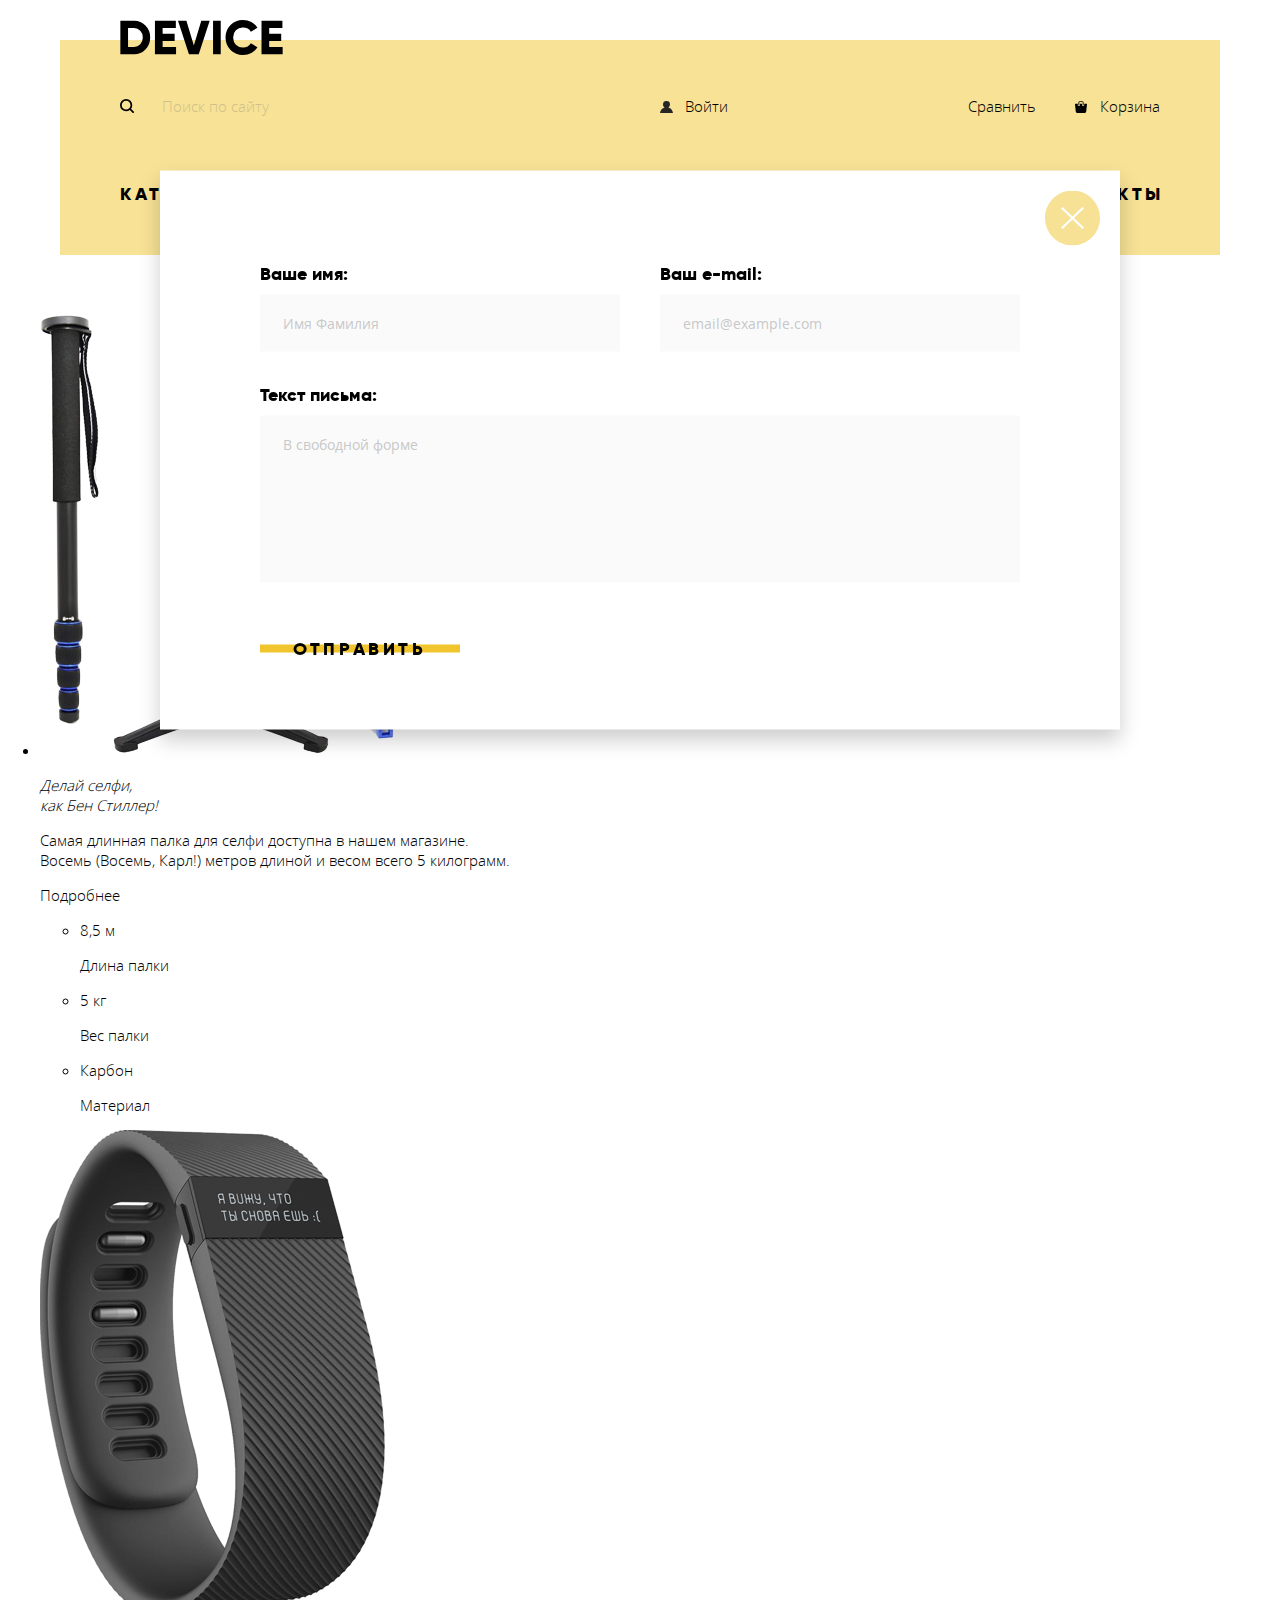
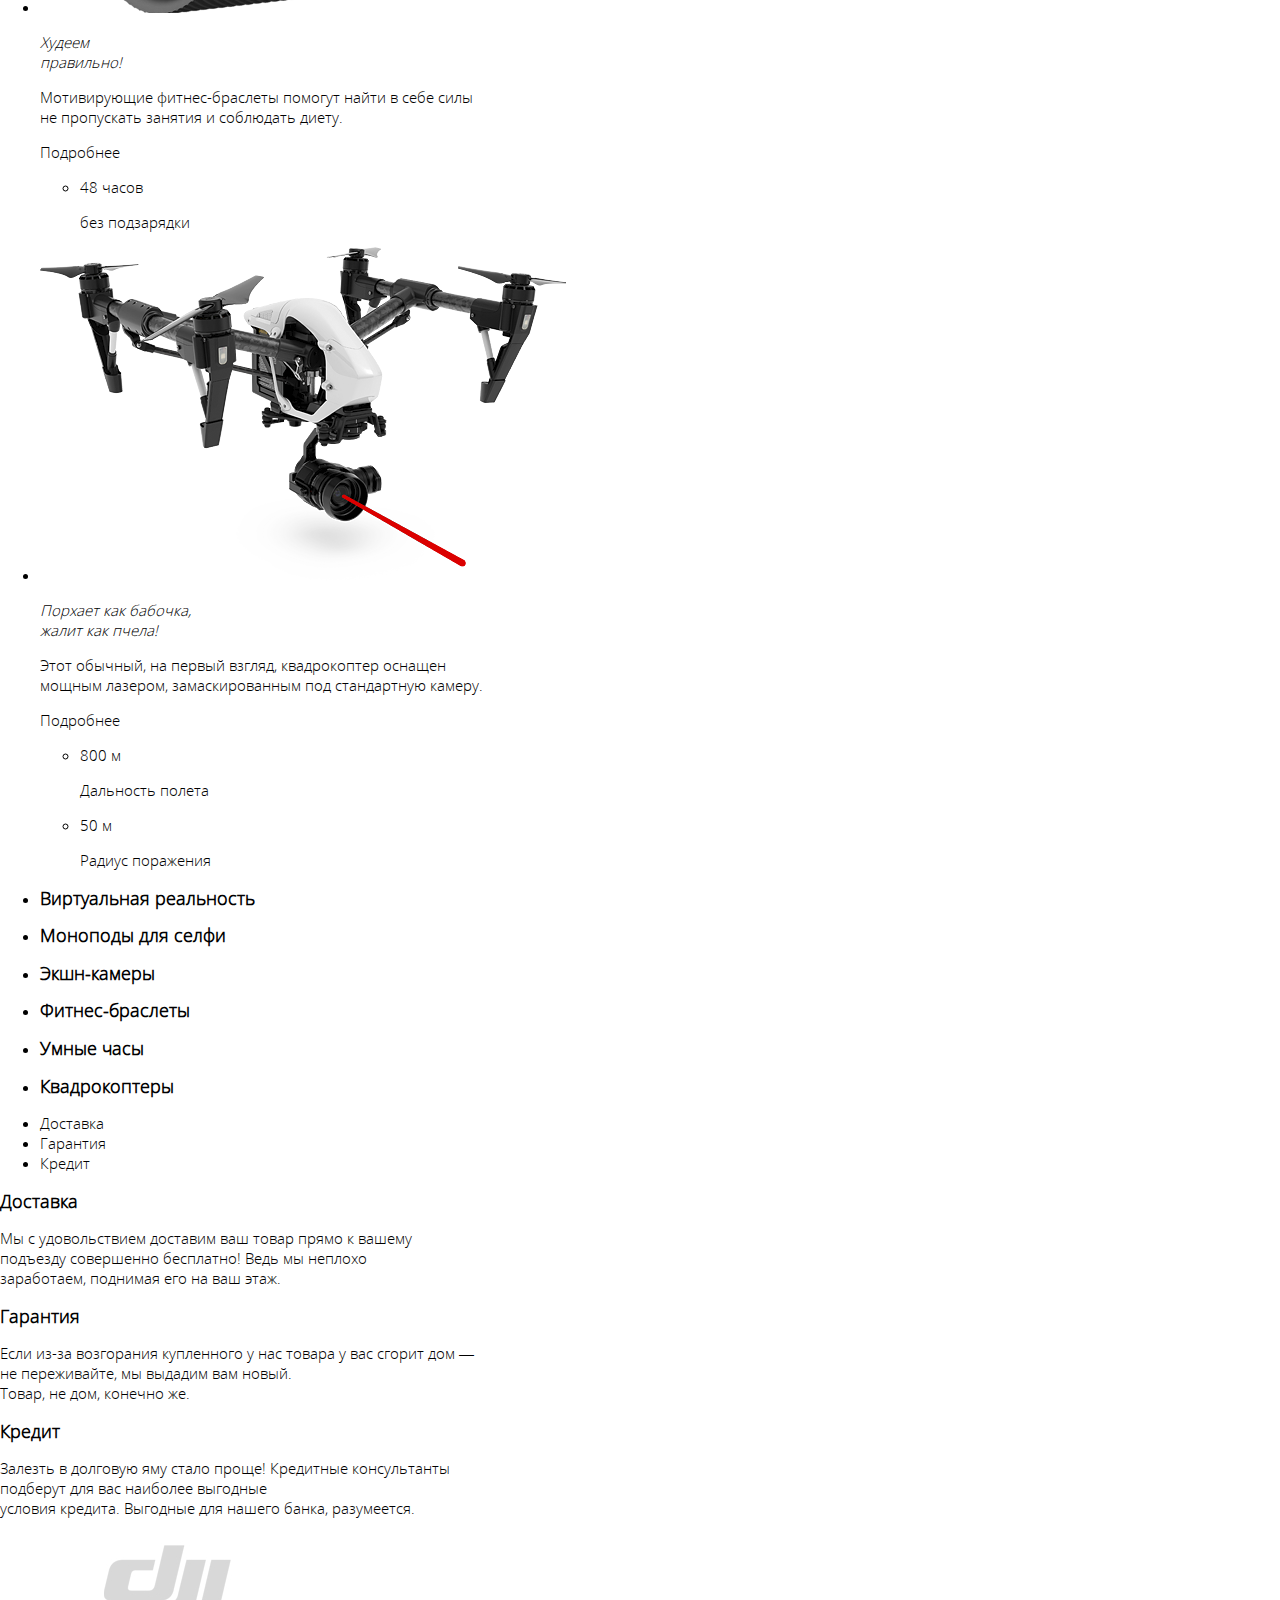
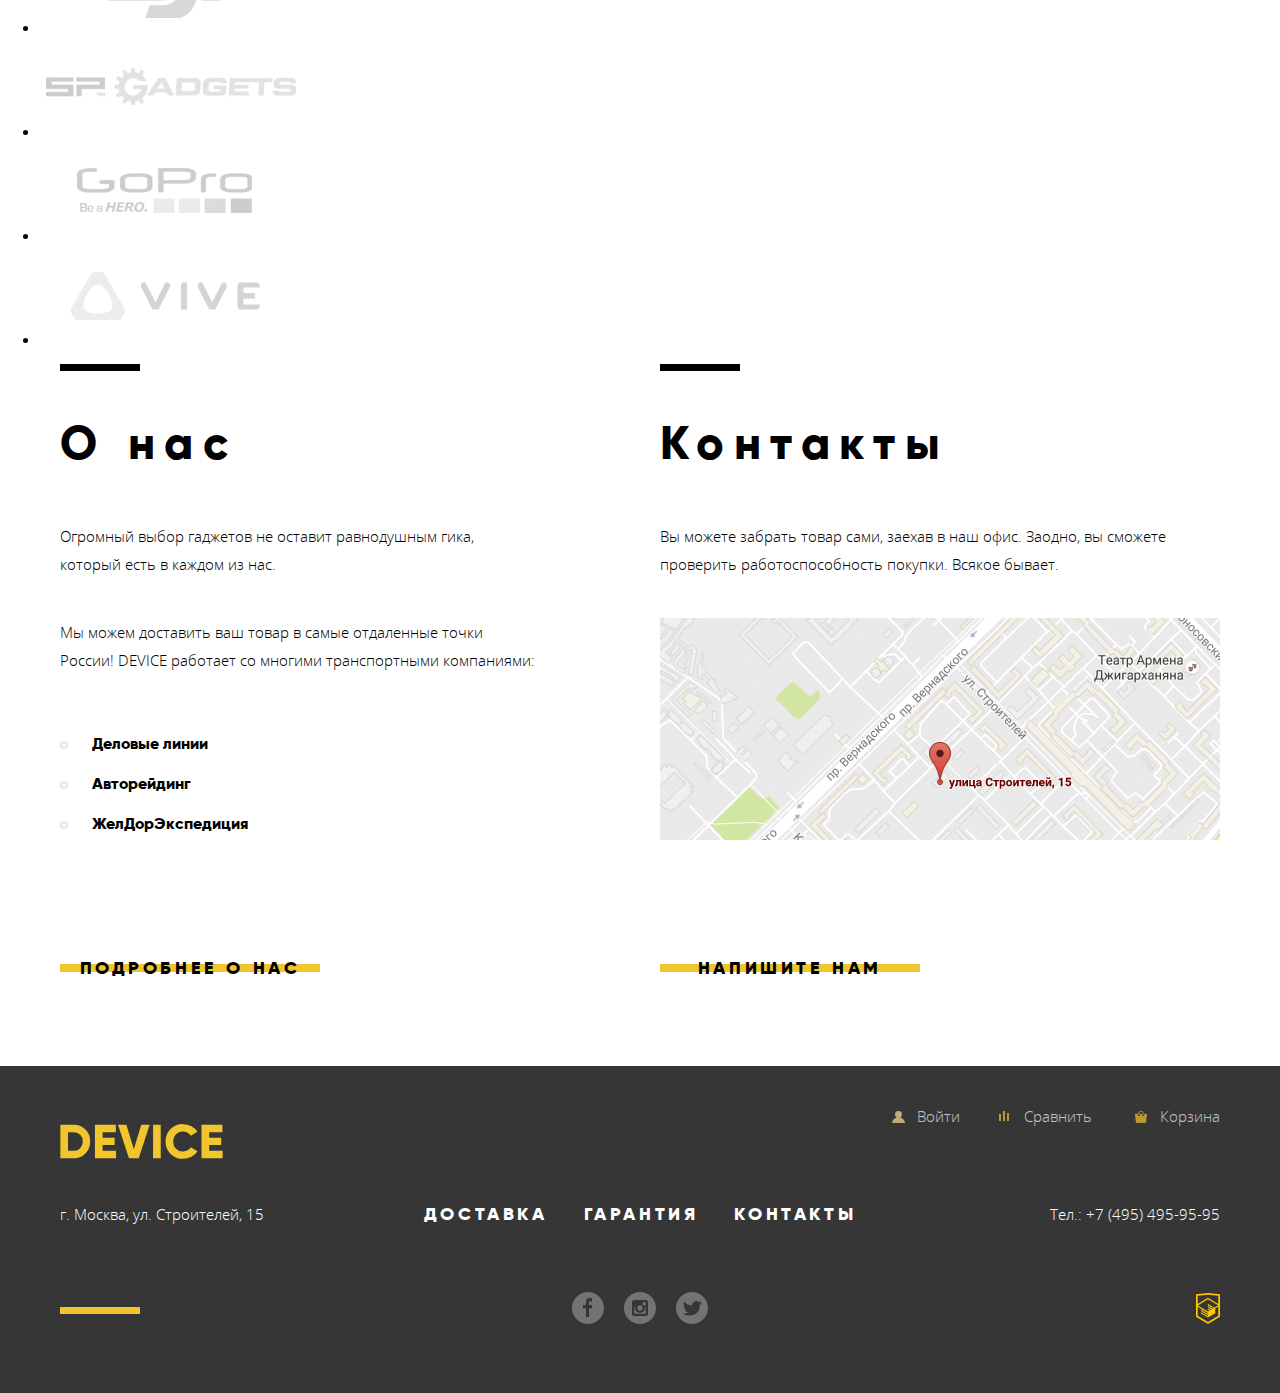
==== index.html @ c9d3e4cb "Fix contact form" ====
<!DOCTYPE html>
<html class="page" lang="ru">
  <head>
    <meta charset="utf-8">
    <title>Девайс</title>
    <link rel="stylesheet" href="css/normalize.css">
    <link rel="stylesheet" href="css/styles.css">
  </head>
  <body class="page-body">
    <header class="main-header container">
      <a class="logo header__logo">
        <img class="logo__img" src="img/logo-device.svg"
             width="163"
             height="35"
             alt="Логотип Девайс">
      </a>
      <div class="header-links-wrapper">
        <form class="search-form" action="https://echo.htmlacademy.ru"
              method="post" aria-label="Поиск по сайту" autocomplete="off">
          <input class="input-search" type="search" name="query"
                 id="search" placeholder="Поиск по сайту">
          <button class="button-search" type="submit"> Найти </button>
        </form>
        <div class="user-menu header__user-menu">
          <a class="user-menu__link user-menu__link_login login_header user-menu__link_header" href="blank.html">Войти</a>
        </div>
        <div class="product-actions header__product-actions">
          <a class="product-actions__link product-actions__link_compare compare_header " href="blank.html">Cравнить</a>
          <a class="product-actions__link product-actions__link_cart cart_header" href="blank.html">Корзина</a>
        </div>
      </div>
      <nav class="navigation">
        <ul class="site-menu header__site-menu">
          <li class="site-menu__item header__catalog-item">
            <a class="site-menu__link site-menu__item_submenu" href="catalog.html">Каталог товаров</a>
            <ul class="submenu">
              <li class="submenu__item">
                <a class="submenu__link" href="catalog.html">Виртуальная реальность</a>
                <a class="submenu__link" href="catalog.html">Моноподы для селфи</a>
                <a class="submenu__link" href="catalog.html">Экшн-камеры</a>
              </li>
              <li class="submenu__item">
                <a class="submenu__link" href="catalog.html">Фитнес-браслеты</a>
                <a class="submenu__link" href="catalog.html">Умные часы</a>
              </li>
              <li class="submenu__item">
                <a class="submenu__link" href="catalog.html">Квадрокоптеры</a>
              </li>
            </ul>
          </li>
          <li class="site-menu__item">
            <a class="site-menu__link header__delivery-link" href="blank.html">Доставка</a>
          </li>
          <li class="site-menu__item">
            <a class="site-menu__link header__warranty-link" href="blank.html">Гарантия</a>
          </li>
          <li class="site-menu__item header__contacts-link">
            <a class="site-menu__link" href="blank.html">Контакты</a>
          </li>
        </ul>
      </nav>
    </header>
    <main>
      <h1 class="visually-hidden">
        Главная страница интернет-магазина техники Device
      </h1>
      <section>
        <h2 class="visually-hidden">Промо-товары</h2>
        <ul>
          <li>
            <h3 class="visually-hidden">Селфи палка</h3>
            <img src="img/slider-1.png"
                       width="384"
                       height="486"
                       alt="Cелфи палка со штативом и без него">
            <p>
              <em>Делай селфи,<br>
                  как Бен Стиллер!
              </em>
            </p>
            <p>
              Самая длинная палка для селфи доступна в нашем магазине.<br>
              Восемь (Восемь, Карл!) метров длиной и весом всего 5 килограмм.
            </p>
            <a href="blank.html">Подробнее</a>
            <ul>
              <li>
                <p>8,5 м</p>
                <p>Длина палки</p>
              </li>
              <li>
                <p>5 кг</p>
                <p>Вес палки</p>
              </li>
              <li>
                <p>Карбон</p>
                <p>Материал</p>
              </li>
            </ul>
          </li>
          <li>
            <h3 class="visually-hidden">Фитнес-браслет</h3>
            <img src="img/slider-2.png"
                       width="345"
                       height="485"
                       alt="Браслет с надписью я вижу, что ты снова ешь">
            <p>
              <em>
                Худеем<br>
                правильно!
              </em>
            </p>
            <p>
              Мотивирующие фитнес-браслеты помогут найти в себе силы<br>
              не пропускать занятия и соблюдать диету.
            </p>
            <a href="blank.html">Подробнее</a>
            <ul>
              <li>
                <p>48 часов</p>
                <p>без подзарядки</p>
              </li>
            </ul>
          </li>
          <li>
            <h3 class="visually-hidden">Квадрокоптер</h3>
            <img src="img/slider-3.png"
                       width="526"
                       height="334"
                       alt="Квадрокоптер с лазером из объектива">
            <p>
              <em>
                Порхает как бабочка,<br>
                жалит как пчела!
              </em>
            </p>
            <p>
              Этот обычный, на первый взгляд, квадрокоптер оснащен<br>
              мощным лазером, замаскированным под стандартную камеру.
            </p>
            <a href="blank.html">Подробнее</a>
            <ul>
              <li>
                <p>800 м</p>
                <p>Дальность полета</p>
              </li>
              <li>
                <p>50 м</p>
                <p>Радиус поражения</p>
              </li>
            </ul>
          </li>
        </ul>
      </section>
      <section>
        <h2 class="visually-hidden">Популярные-категории</h2>
        <ul>
          <li>
            <a href="catalog.html">
              <h3>Виртуальная реальность</h3>
            </a>
          </li>
          <li>
            <a href="catalog.html">
              <h3>Моноподы для селфи</h3>
            </a>
          </li>
          <li>
            <a href="catalog.html">
              <h3>Экшн-камеры</h3>
            </a>
          </li>
          <li>
            <a href="catalog.html">
              <h3>Фитнес-браслеты</h3>
            </a>
          </li>
          <li>
            <a href="catalog.html">
              <h3>Умные часы</h3>
            </a>
          </li>
          <li>
            <a href="catalog.html">
              <h3>Квадрокоптеры</h3>
            </a>
          </li>
        </ul>
      </section>
      <section>
        <h2 class="visually-hidden">Сервисы</h2>
        <ul>
          <li><a href="#delivery">Доставка</a></li>
          <li><a href="#warranty">Гарантия</a></li>
          <li><a href="#credit">Кредит</a></li>
        </ul>
        <section id="delivery">
          <h3>Доставка</h3>
          <p>
            Мы с удовольствием доставим ваш товар прямо к вашему<br>
            подъезду совершенно бесплатно! Ведь мы неплохо<br>
            заработаем, поднимая его на ваш этаж.
          </p>
        </section>
        <section id="warranty">
          <h3>Гарантия</h3>
          <p>
            Если из-за возгорания купленного у нас товара у вас сгорит дом —<br>
            не переживайте, мы выдадим вам новый.<br>
            Товар, не дом, конечно же.
          </p>
        </section>
        <section id="credit">
          <h3>Кредит</h3>
          <p>
            Залезть в долговую яму стало проще! Кредитные консультанты<br>
            подберут для вас наиболее выгодные<br>
            условия кредита. Выгодные для нашего банка, разумеется.
          </p>
        </section>
      </section>
      <section>
        <h2 class="visually-hidden">Бренды</h2>
        <ul>
          <li>
            <img src="img/dji.jpg"
                   width="260"
                   height="100"
                   alt="DJI">
          </li>
          <li>
            <img src="img/sp-gadgets.jpg"
                   width="260"
                   height="100"
                   alt="SP Gadgets">
          </li>
          <li>
            <img src="img/gopro.jpg"
                   width="260"
                   height="100"
                   alt="GoPro">
          </li>
          <li>
            <img src="img/vive.jpg"
                   width="260"
                   height="100"
                   alt="Vive">
          </li>
        </ul>
      </section>
      <div class="info-wrapper container flexbox">
        <section class="about-us">
        <h2 class="info-header">О нас</h2>
        <ul class="advantages">
          <li class="advantages__item">
            <p>
              Огромный выбор гаджетов не оставит равнодушным гика,<br>
              который есть в каждом из нас.
            </p>
          </li>
          <li class="advantages__item">
            <p>
              Мы можем доставить ваш товар в самые отдаленные точки<br>
              России! DEVICE работает со многими транспортными компаниями:
            </p>
          </li>
        </ul>
        <ul class="company-list">
          <li class="company-list__item"><b>Деловые линии</b></li>
          <li class="company-list__item"><b>Авторейдинг</b></li>
          <li class="company-list__item"><b>ЖелДорЭкспедиция</b></li>
        </ul>
        <button class="button-common about-us__button" type="button"><span>подробнее о нас</span></button>
      </section>
        <section class="contacts">
        <h2 class="info-header">Контакты</h2>
        <p class="advantages__item">
          Вы можете забрать товар сами, заехав в наш офис.
          Заодно, вы сможете<br>
          проверить работоспособность покупки. Всякое бывает.
        </p>
        <a href="#" aria-label="Перейти на yandex карты">
          <img src="img/map.png"
               width="560"
               height="222"
               alt="Карта с маркером Москва улица Строителй 15">
        </a>
        <button class="button-common about-us__button" type="button"><span>напишите нам</span></button>
      </section>
      </div>
    </main>
    <footer class="main-footer">
      <div class="container">
        <div class="footer-wrapper-top flexbox">
          <a class="logo footer__logo">
            <span class="visually-hidden">Логотип Девайс</span>
            <svg  width="163" height="35" xmlns="http://www.w3.org/2000/svg" viewBox="0 0 164 35">
              <path d="m0.35 0.7v33.6h13.532a15.723 15.723 0 0 0 11.72-4.824 16.464 16.464 0 0 0 4.712-11.976 16.465 16.465 0 0 0-4.712-11.976 15.723 15.723 0 0 0-11.72-4.824zm7.733 26.208v-18.819h5.8a8.648 8.648 0 0 1 6.5 2.568 9.412 9.412 0 0 1 2.489 6.84 9.41 9.41 0 0 1-2.489 6.84 8.646 8.646 0 0 1-6.5 2.568h-5.8zm34.8-5.952h12.082v-7.3h-12.086v-5.567h13.291v-7.389h-21.024v33.6h21.265v-7.392h-13.532v-5.952zm36.343 13.344 11.019-33.6h-8.458l-7.491 24.72-7.491-24.72h-8.457l11.019 33.6zm14.4 0h7.733v-33.6h-7.733zm38.615-1.416a15.514 15.514 0 0 0 6.041-5.688l-6.67-3.84a7.488 7.488 0 0 1-3.165 3.024 9.874 9.874 0 0 1-4.664 1.1 9.594 9.594 0 0 1-7.177-2.736 9.907 9.907 0 0 1-2.682-7.248 9.908 9.908 0 0 1 2.682-7.248 9.594 9.594 0 0 1 7.177-2.736 9.914 9.914 0 0 1 4.64 1.08 7.6 7.6 0 0 1 3.189 3.048l6.67-3.84a15.881 15.881 0 0 0-6.09-5.688 17.419 17.419 0 0 0-8.409-2.088 17.12 17.12 0 0 0-17.592 17.472 17.12 17.12 0 0 0 17.589 17.476 17.519 17.519 0 0 0 8.458-2.088zm17.881-11.928h12.082v-7.3h-12.085v-5.567h13.29v-7.389h-21.022v33.6h21.264v-7.392h-13.532v-5.952z" fill="#F0C52E"/>
            </svg>
          </a>
          <div class="footer-links-wrapper flexbox">
            <div class="user-menu">
              <a class="user-menu__link user-menu__link_login login_footer user-menu__link_footer"
                 href="blank.html">Войти</a>
            </div>
            <div class="product-actions">
              <a class="product-actions__link product-actions__link_compare compare_footer product-actions__link_footer"
                 href="blank.html">Cравнить</a>
              <a class="product-actions__link product-actions__link_cart cart_footer product-actions__link_footer"
                 href="blank.html">Корзина</a>
            </div>
          </div>
        </div>
        <div class="footer-wrapper-middle flexbox">
          <address class="address">
            г. Москва, ул. Строителей, 15
          </address>
          <nav class="navigation">
            <ul class="site-menu footer__site-menu">
              <li class="site-menu__item site-menu__item_footer">
                <a class="site-menu__link " href="blank.html">Доставка</a>
              </li>
              <li class="site-menu__item site-menu__item_footer">
                <a class="site-menu__link" href="blank.html">Гарантия</a>
              </li>
              <li class="site-menu__item site-menu__item_footer">
                <a class="site-menu__link" href="blank.html">Контакты</a>
              </li>
            </ul>
          </nav>
          <a class="phone" href="tel:+74954959595">
            Тел.: +7 (495) 495-95-95
          </a>
        </div>
        <div class="footer-wrapper-bottom flexbox">
          <div class="footer-wrapper__decoration"></div>
          <section class="social">
            <h2 class="visually-hidden">Социальные сети</h2>
            <ul class="social-list flexbox">
              <li class="social__item social__item_interactive">
                <a href="#">
                  <img src="img/fb.svg"
                       width="32"
                       height="32"
                       alt="Фейсбук">
                </a>
              </li>
              <li class="social__item social__item_interactive">
                <a href="#">
                  <img src="img/instagram.svg"
                       width="32"
                       height="32"
                       alt="Инстаграм">
                </a>
              </li>
              <li class="social__item social__item_interactive">
                <a href="#">
                  <img src="img/twitter.svg"
                       width="32"
                       height="32"
                       alt="Твиттер">
                </a>
              </li>
          </ul>
          </section>
          <a class="html-academy" href="https://htmlacademy.ru/intensive/htmlcss">
            <img src="img/logo-html.svg"
               width="24"
               height="34"
               alt="HTML Academy">
          </a>
        </div>
      </div>
    </footer>
    <section class="modal-contact">
      <h2 class="visually-hidden">Форма обратной связи</h2>
      <form class="contact-form" action="https://echo.htmlacademy.ru" method="post">
        <p class="contact-form__name">
          <label class="modal-contact__label" for="contact-name">Ваше имя:</label>
          <input class="name" type="text" name="name"
                 id="contact-name" placeholder="Имя Фамилия">
        </p>
        <p class="contact-form__email">
          <label class="modal-contact__label" for="contact-email">Ваш e-mail:</label>
          <input class="email" type="email" name="email"
                 id="contact-email"
                 placeholder="email@example.com">
        </p>
        <p class="contact-form__message">
          <label  class="modal-contact__label" for="contact-message">Текст письма:</label>
          <textarea class="message" name="message" rows="9"
                    id="contact-message" placeholder="В свободной форме"></textarea>
        </p>
        <button class="button-common modal-contact__submit" type="submit">Отправить</button>
      </form>
      <button aria-label="Закрыть форму обратной связи"
              class="modal-contact__close" type="button">
        <img src="img/modal-close.svg" width="55" height="55"
             alt="">
      </button>
    </section>
    <section class="modal-map">
      <h2 class="visually-hidden">Как до нас добраться</h2>
      <figure class="map">
        <img src="img/map-big.png"
         width="960"
         height="560"
         alt="Карта с маркером Москва улица Строителй 15">
      </figure>
      <button aria-label="Закрыть форму обратной связи"
              class="modal-contact__close" type="button">
        <img src="img/modal-close.svg" width="55" height="55"
             alt="">
      </button>
    </section>
  </body>
</html>
---- css/styles.css ----
:root {
  --basic-black: #000000;
  --basic-dark: #363636;
  --basic-white: #ffffff;
  --basic-grey: #464646;
  --basic-half-grey: #7E7E7E;
  --basic-grey-light: #E5E5E5;
  --basic-grey-light-rgb: 229, 229, 229;

  --special-yellow: #F7E296;
  --special-green: #91C92F;
  --special-yellow-dark: #F0C52E;
  --spacial-grey: #A6A6A6;
  --spacial-grey-middle: #DCDCDC ;
  --special-grey-f2: #F2F2F2;
  --special-grey-ae: #EAEAEA;
  --special-red: #F6DADA;
  --cpecial-shadow-rgb: 4, 6, 6;

  --base-f: "OpenSans", Arial, sans-serif;
  --base-light-f: "OpenSans Light", Arial, sans-serif;
  --secondary-light-f: "Gilroy Light", Arial, sans-serif;
  --secondary-extra-bold-f: "Gilroy Extra Bold", Arial, sans-serif;
}
/* --- Fonts --- */

@font-face {
  font-family: "OpenSans Light";
  src: url("../fonts/opensanslight.woff2") format("woff2"),
  url("../fonts/opensanslight.woff") format("woff");
  font-weight: 300;
  font-style: normal;
}

@font-face {
  font-family: "OpenSans";
  src: url("../fonts/opensans.woff2") format("woff2"),
  url("../fonts/opensans.woff") format("woff");
  font-weight: normal;
  font-style: normal;
}

@font-face {
  font-family: "Gilroy Light";
  src: url("../fonts/gilroylight.woff2") format("woff2"),
  url("../fonts/gilroylight.woff") format("woff");
  font-weight: 300;
  font-style: normal;
}

@font-face {
  font-family: "Gilroy Extra Bold";
  src: url("../fonts/gilroyextrabold.woff2") format("woff2"),
  url("../fonts/gilroyextrabold.woff") format("woff");
  font-weight: 800;
  font-style: normal;
}

/* --- Common --- */

*,
:before,
:after {
  box-sizing: border-box;
}

body {
  min-width: 1180px;
  font-family: var(--base-light-f);
  font-size: 15px;
  line-height: 20px;
  color: var(--basic-black);
  background-color: var(--basic-white);
}

a {
  text-decoration: none;
  color: inherit;
}

img {
  max-width: 100%;
  height: auto;
}

.page {
  height: 100%;
}

.page-body {
  min-height: 100%;
  display: grid;
  grid-template-rows: min-content 1fr min-content;
  align-content: start;
}

.visually-hidden {
  position: absolute;
  width: 1px;
  height: 1px;
  margin: -1px;
  border: 0;
  padding: 0;
  white-space: nowrap;
  clip-path: inset(100%);
  clip: rect(0 0 0 0);
  overflow: hidden;
}

.button-common {
  font-family: var(--secondary-extra-bold-f);
  font-size: 18px;
  line-height: 22px;
  letter-spacing: 0.2em;
  text-transform: uppercase;
  border: none;
  background-color: transparent;
  position: relative;

  z-index: 1;
}

.button-common::before {
  content: "";
  position: absolute;
  top: 8px;
  left: 0;
  width: 100%;
  height: 8px;
  background-color: var(--special-yellow-dark);
  z-index: -1;
  transition: all .3s linear;
}

.button-common:active {
  color: rgba(0, 0, 0, 0.3);
}

.button-common:focus::before,
.button-common:hover::before {
   top: -8px;
   height: 40px;
   z-index: -1;
}
/* --- Header --- */

.container {
  width: 1160px;
  margin: 0 auto;
}

.main-header {
  min-height: 186px;
  position: relative;
  background-color: var(--special-yellow);
  padding: 0 60px;
  margin-top: 40px;
}

.header__logo {
   position: relative;
   top: -20px;
}

.header-links-wrapper {
  display: flex;
  flex-wrap: wrap;
  align-items: center;
}

/* Search*/

.search-form {
  display: flex;
  position: relative;
  width: 440px;
  margin-right: 100px;
}

.search-form::before {
  content: "";
  position: absolute;
  top: 20px;
  width: 14px;
  height: 14px;
  background: url("../img/search.svg") no-repeat;
}

.input-search {
  flex-grow: 1;
  font-size: 15px;
  line-height: 20px;
  background-color: transparent;
  border: 2px solid transparent;
  border-right: none;
  opacity: 0.3;
  padding-left: 40px;
  padding-right: 0;
  margin-right: 0;
}

.input-search:hover {
  opacity: 0.6;
}

.input-search:focus {
  border-bottom-color: var(--basic-black);
}

.button-search {
  padding: 15px 17px;
  font-family: inherit;
  line-height: 20px;
  text-transform: uppercase;
  background-color: var(--special-yellow);
  opacity: 0;
}

.input-search:focus+.button-search {
  opacity: 1;
  pointer-events: auto;
}

.button-search:hover {
  background-color: var(--basic-black);
  color: var(--basic-white);
  opacity: 1;

}

.button-search:active {
  background-color: var(--basic-black);
  color: var(--basic-white);
  opacity: 1;

}

.button-search:active {
  color: rgba(255, 255, 255, 0.3);
}

.user-menu__link_header {
  margin-right: 20px;
}

.user-menu__link_login::before {
  content: "";
  display: inline-block;
  width: 14px;
  height: 14px;
  vertical-align: middle;
  margin-right: 11px;
}

.login_header::before {
  background: url("../img/user.svg") no-repeat;
}

.logout-header {
  opacity: 0.3;
}

.logout-header:hover {
  opacity: 0.7;
}
.header__product-actions {
  display: flex;
  flex-wrap: wrap;
  margin-left: auto;
}

.product-actions__link {
  margin-left: 39px;
}

.product-actions__link_compare::before {
  content: "";
  display: inline-block;
  width: 14px;
  height: 14px;
  vertical-align: middle;
  margin-right: 11px;
}

.compare_header::before {
  background: url("../img/compare.svg") no-repeat;
}

.product-actions__link_cart::before {
  content: "";
  display: inline-block;
  width: 14px;
  height: 14px;
  vertical-align: middle;
  margin-right: 11px;
}

.cart_header::before {
  background: url("../img/cart.svg") no-repeat;
}

/*Navigation */

.site-menu {
  list-style: none;
  padding: 0;
  margin: 0;
}

.header__site-menu {
  display: flex;
  flex-wrap: wrap;
  justify-content: space-between;
  margin-top: 50px;
  margin-bottom: 50px;
}

.header__catalog-item {
  width: 540px;
}

.header__delivery-link {
  margin-right: 38px;

}
.header__warranty-link {
  margin-right: 100px;
}

.site-menu__button {
  background-color: inherit;
  border: none;
  opacity: 0.3;
}

.site-menu__item {
  font-family: var(--secondary-extra-bold-f);
  font-size: 18px;
  line-height: 22px;
  text-transform: uppercase;
  letter-spacing: 0.2em;
  margin-right: -4px;
}


.submenu {
  display: none;
  padding: 30px 60px 26px;
  list-style: none;
}

.submenu__item {
  display: flex;
  flex-wrap: wrap;
  flex-direction: column;
  margin-right: 61px;
}

.submenu__item {
  font-family: var(--base-light-f);
  font-size: 15px;
  line-height: 20px;
  letter-spacing: 0;
  text-transform: lowercase;
}

.submenu__link::first-letter {
  text-transform: capitalize;
}

.submenu__link {
  margin-bottom: 20px;
}

.site-menu__item_submenu::after {
  content: "";
  display: inline-block;
  width: 20px;
  height: 20px;
  padding: 4px;
  vertical-align: middle;
  margin-left: 11px;
  opacity: 0.3;
  background: url("../img/plus.svg") no-repeat;
}

.header__catalog-item:hover .submenu {
  position: absolute;
  left: 0;
  width: 100%;
  z-index: 10;
  display: flex;
  flex-wrap: wrap;
  justify-content: start;
  background-color: var(--special-yellow);
}

.logo_interactive:hover,
.site-menu__link:hover,
.submenu__link:hover,
.user-menu__link_header:hover,
.product-actions__link:hover{
  opacity: 0.6;
}

.logo_interactive:active,
.site-menu__link:active,
.submenu__link:active,
.user-menu__link_header:active,
.product-actions__link:active{
  opacity: 0.3;
}

/* --- Main index--- */

.info-wrapper {
  margin-bottom: 86px;
}
.about-us {
  width: 500px;
  position: relative;
  padding-bottom: 130px;
}

.info-header {
  font-family: var(--secondary-extra-bold-f);
  font-size: 47px;
  line-height: 58px;
  letter-spacing: 0.2em;
  margin: 50px 0;
}

.about-us::before,
.contacts::before {
  content: "";
  position: absolute;
  display: inline-block;
  top: 0;
  left: 0;
  background-color: var(--basic-black);
  width: 80px;
  height: 7px;
}

.advantages {
  padding: 0;
  list-style: none;
}

.advantages__item {
  font-size: inherit;
  line-height: 28px;
  margin-bottom: 40px;
}

.company-list {
  font-family: var(--secondary-extra-bold-f);
  font-size: 16px;
  font-weight: 800;
  list-style: none;
  padding: 0;
  margin-top: 60px;
}

.company-list__item:not(:last-child) {
  margin-bottom: 20px;
}

.company-list__item::before {
  content: "";
  top: 17px;
  left: -32px;
  display: inline-block;
  width: 8px;
  height: 8px;
  border-radius: 50%;
  border: 2px solid var(--basic-grey-light);
  margin-right: 24px;
}

.about-us__button {
  position: absolute;
  margin-top: 85px;
  left: 0;
  bottom: 0;
  width: 260px;
}

.contacts {
  position: relative;
  width: 560px;
  font-size: inherit;
  line-height: 28px;
  padding-bottom: 60px;
}

/* --- Main catalog --- */

.page-title {
  font-family: var(--secondary-extra-bold-f);
  font-size: 47px;
  line-height: 58px;
  padding-left: 60px;
}


.breadcrumbs {
  display: flex;
  flex-wrap: wrap;
  justify-content: flex-start;
  list-style: none;
  padding-left: 60px;
  margin-bottom: 50px;
}

.breadcrumbs__item {
  font-size: 14px;
  line-height: 19px;
  margin-right: 40px;
  position: relative;
}

.breadcrumbs__item:not(:last-child)::after {
  content: "";
  position: absolute;
  display: inline-block;
  margin-left: 17px;
  top: 7px;
  width: 10px;
  height: 10px;
  background: url("../img/nav-arrow.svg") no-repeat;
}

.breadcrumbs__link {
  opacity: 0.3;
}

.breadcrumbs__link:hover {
  opacity: 0.6;
}

.breadcrumbs__link:active {
  opacity: 0.1;
}

/*Filter*/

.filters {
  width: 328px;
  background-color: var(--basic-grey-light);
  position: relative;
}

.filters::before {
    content: "";
    position: absolute;
    width: 100vw;
    height: 100%;
    background-color: var(--basic-grey-light);
    right: 0;
    z-index: -1;
}

.filter {
  position: relative;
  padding-left: 60px;
  margin-top: 70px;
}

.filter-title__wrapper {
  background-color: var(--spacial-grey-middle);
  padding-left: 60px;
  position: relative;
}

.filter-title__wrapper::before {
  content: "";
  position: absolute;
  height: 100%;
  width: 100vw;
  background-color: var(--spacial-grey-middle);
  right: 0;
  z-index: -1;
}

.filter-title {
  font-family: var(--secondary-extra-bold-f);
  font-size: 16px;
  line-height: 20px;
  letter-spacing: 0.1em;
  text-transform: uppercase;
  padding-top: 25px;
  padding-bottom: 25px;
  margin: 0;
}

.filter__fieldset {
  border: none;
  padding: 0 0 37px 0;
}

.filter__legend {
  font-family: var(--secondary-extra-bold-f);
  font-size: 14px;
  line-height: 17px;
  letter-spacing: 0.1em;
  position: relative;
  padding-top: 16px;
}

.filter__legend::before {
  content: "";
  position: absolute;
  top: 0;
  left: 0;
  display: block;
  width: 201px;
  height: 2px;
  background-color: #000;
}

.filter__option-list {
  list-style: none;

  margin: 30px 0 0 0;
  padding: 0;

  font-size: 14px;
  line-height: 19px;
}

.filter__item {
  margin-bottom: 15px;
}

.filter__label {
  position: relative;
}

.filter__label::before {
  content: "";
  display: inline-block;

  height: 25px;
  width: 26px;

  margin-right: 18px;
  vertical-align: middle;

}

.filter__checkbox:not(:active):not(checked) + .filter__label::before {
  background: url("../img/checkbox-off.svg") no-repeat;
}

.filter__checkbox:not(:active):checked + .filter__label::before {
  background: url("../img/checkbox-on.svg") no-repeat;
}

.filter__checkbox:active:not(:checked) + .filter__label::before {
  background: url("../img/checkbox-on.svg") no-repeat;
  opacity: 1;
}

.filter__checkbox:active:checked + .filter__label::before {
  background: url("../img/checkbox-off.svg") no-repeat;
  opacity: 1;
}

.filter__checkbox + .filter__label:hover::before,
.filter__checkbox:focus + .filter__label::before,
.filter__radio + .filter__label:hover::before,
.filter__radio:focus + .filter__label::before {
  opacity: 0.6;
}

.filter__checkbox:disabled + .filter__label::before,
.filter__checkbox:disabled:active + .filter__label::before,
.filter__radio:disabled + .filter__label::before,
.filter__radio:disabled:active + .filter__label::before{
    opacity: 0.25;
}

.filter__checkbox:disabled+.filter__label,
.filter__radio:disabled+.filter__label {
  color: var(--spacial-grey);
}

.filter__checkbox:disabled:checked+.filter__label::before {
   background: url("../img/checkbox-on.svg") no-repeat;
}

.filter__checkbox:disabled:not(:checked)+.filter__label::before {
   background: url("../img/checkbox-off.svg") no-repeat;
}

.filter__radio:not(:active):not(checked) + .filter__label::before {
  background: url("../img/radio-off.svg") no-repeat;
}

.filter__radio:not(:active):checked + .filter__label::before {
  background: url("../img/radio-on.svg") no-repeat;
}

.filter__radio:active:not(:checked) + .filter__label::before {
  background: url("../img/radio-on.svg") no-repeat;
  opacity: 1;
}

.filter__radio:active:checked + .filter__label::before {
  background: url("../img/radio-off.svg") no-repeat;
  opacity: 1;
}

.filter__radio:disabled:checked+.filter__label::before {
   background: url("../img/radio-on.svg") no-repeat;
}

.filter__radio:disabled:not(:checked)+.filter__label::before {
   background: url("../img/radio-off.svg") no-repeat;
}

.button-show {
  width: 200px;
}

/*Catalog*/
.catalog-wrapper {
  display: flex;
}

.sort {
  background-color: var(--basic-grey-light);
  position: relative;
}

.sort::after {
  content: "";
  position: absolute;
  width: 100vw;
  min-height: 70px;
  background-color: var(--basic-grey-light);
  z-index: -1;
}

.filter-title_sort {
  margin-left: 72px;
}

.sort-options {
  list-style: none;
  padding: 0;
}

.sort-direction {
  list-style: none;
}
.product-list {
  display: flex;
  flex-wrap: wrap;
  justify-content: space-between;
  width: 760px;
  padding: 0;
  margin: 70px 0 0 72px;
  list-style: none;
}

.product-list .product__item:nth-child(2n) {
  margin-right: 0;
}

.product-list .product__item:nth-last-child(1),
.product-list .product__item:nth-last-child(2) {
  margin-bottom: 0;
}


.product__item {
  width: 360px;
  margin-bottom: 48px;
  position: relative;
}

.product__item:hover .product__actions {
  display: flex;
  flex-direction: column;
  justify-content: center;
  align-items: center;
}

.product__item.product__item_new::before {
   content: "";
   position: absolute;
   top: 24px;
   right: 24px;
   width: 61px;
   height: 61px;
   border: 2px solid rgba(0, 0, 0, 0.1);
   border-radius: 50%;
}

.product__item.product__item_new::after {
   content: "New";
   position: absolute;
   top: 47px;
   right: 40px;
   font-family: var(--secondary-extra-bold-f);
   font-size: 12px;
   line-height: 15px;
   letter-spacing: 0.05em;
   text-transform: uppercase;
   color: rgba(0, 0, 0, 0.2);
}

.product__button_cart {
  width: 200px;
  margin-top: 30px;
  margin-bottom: 15px;
}

.product__header {
  font-family: var(--secondary-extra-bold-f);
  font-size: 18px;
  line-height: 22px;
  letter-spacing: 0.05em;
  margin: 0 5px 0 0;
  flex-grow: 0;
}

.product__header::first-letter {
  text-transform: capitalize;
}

.product__actions {
  display: none;
  position: absolute;
  width: 100%;
  height: 380px;
  z-index: 1;
  background-color: rgba(var(--basic-grey-light-rgb), 0.7);
}

.product__description {
  display: flex;
  align-items: baseline;
  justify-content: space-between;
  margin-top: 30px;
}

.product__price {
  font-family: var(--secondary-light-f);
  font-size: 16px;
  line-height: 18px;
  letter-spacing: 0.05em;
  flex-shrink: 0;
  min-width: 80px;
}

.product__button_compare {
  font-family: var(--base-light-f);
  font-size: 13px;
  line-height: 18px;
  letter-spacing: 0.1em;
  background-color: transparent;
  opacity: 0.5;
  border: none;
}

.product__button_compare:hover {
  opacity: 1;
}

.product__button_compare:active {
  opacity: 0.2;
}


/* --- Footer --- */

.flexbox {
  display: flex;
  flex-wrap: wrap;
  justify-content: space-between;
}

.footer-wrapper-top {
  margin-top: 40px;
}

.footer__logo {
  margin-top: 18px;
  align-self: flex-end;
}

.login_footer::before {
  background:  url("../img/user-footer.svg") no-repeat;
}


.compare_footer:before {
  background:  url("../img/compare-footer.svg") no-repeat;
}

.cart_footer:before {
  background:  url("../img/cart -footer.svg") no-repeat;
}

.user-menu__link_logout {
  margin-left: 24px;
}

/*.footer-links-wrapper {*/
  /*outline: 5px solid rgba(255, 255, 0, 0.3);*/
  /*outline-offset: -5px;*/
/*}*/

.footer-wrapper-middle {
  align-items: baseline;
  margin-top: 40px;

  position: relative;
}

.address {
  width: 300px;
  font-style: inherit;
}

.footer__site-menu {
  display: flex;
  flex-wrap: wrap;
  justify-content: center;
}

.site-menu__item_footer {
  margin: 0 18px;
}

.phone {
  width: 300px;
  text-align: right;
}

.footer-wrapper-bottom {
  align-items: center;
  margin-top: 67px;
  margin-bottom: 65px;

  position: relative;
}

.footer-wrapper__decoration {
  background-color: var(--special-yellow-dark);
  width: 80px;
  height: 7px;
  vertical-align: middle;
  margin-right: 220px;
}

.html-academy {
  width: 300px;
  text-align: right;
}
.main-footer {
  background-color: var(--basic-dark);
  color: var(--basic-white);
}


.social__item_interactive:hover,
.html-academy:hover {
  opacity: 0.6;
}

.social__item_interactive:active {
  opacity: 0.1;
}

.user-menu__link_footer,
.product-actions__link_footer {
  opacity: 0.7;
}

.product-actions__link_footer:hover,
.user-menu__link_footer:hover {
  opacity: 1;
}

.social__item_interactive,
.html-academy_interactive:active,
.product-actions__link_footer:active,
.user-menu__link_footer:active {
  opacity: 0.3;
}

.social-list {
  list-style: none;
  margin: 0;
  padding: 0;
}

.social__item {
  margin: 0 10px;
}

 /*Modal contact*/

.modal-contact,
.modal-map {
  width: 960px;

  position: fixed;
  left: 50%;
  top: 50%;
  transform: translate(-50%, -50%);

  background-color: var(--basic-white);
  z-index: 9999;

  box-shadow: 0px 10px 20px 0 rgba(var(--cpecial-shadow-rgb), 0.2);
}

.modal-contact {
  /*display: none;*/
}


.contact-form {
  /*display: none;*/
  width: 760px;
  display: grid;
  grid-template-columns: auto auto;
  grid-template-rows: auto;
  margin: 92px auto 69px;
  gap: 32px 40px;
}

.contact-form__name,
.contact-form__email,
.contact-form__message {
  display: flex;
  flex-direction: column;
  padding: 0;
  margin: 0;
}

.name,
.email,
.message {
  font-family: var(--base-f);
  font-size: 14px;
  line-height: 19px;
  opacity: 0.4;
  padding: 16px  20px;
  background-color: var(--special-grey-f2);
  border: 3px solid transparent;
}
.message {
  height: 167px;
  resize: none;
}

.name:hover,
.email:hover,
.message:hover {
  background-color: var(--special-grey-ae);

}

.name:focus,
.email:focus,
.message:focus {
  border: 3px solid var(--special-yellow);
  background-color: transparent;
  outline: none;
  opacity: 1;
}

.name:invalid,
.email:invalid {
  background-color: var(--special-red);
  border: 3px solid transparent;
}

.contact-form__name {
  grid-column: 1 / 2;
}

.contact-form__email {
 grid-column: 2 / -1;
}

.contact-form__message {
  grid-column: 1 / -1;
}

.modal-contact__close {
  position: absolute;
  background-color: transparent;
  border: none;
  margin: 0;
  padding: 0;

  top: 20px;
  right: 20px;

  opacity: 0.5;
}

.modal-contact__close:hover,
.modal-contact__close:focus {
  opacity: 1;
}

.modal-contact__close:active {
  opacity: 0.3;
}

.modal-contact__label {
  font-family: var(--secondary-extra-bold-f);
  font-style: normal;
  font-weight: 800;
  font-size: 18px;
  line-height: 22px;
  margin-bottom: 10px;
}

.modal-contact__submit {
  width: 200px;
  margin-top: 22px;
}

 /*Modal map*/

 /*TODO make map alive*/
.modal-map {
  display: none;
}
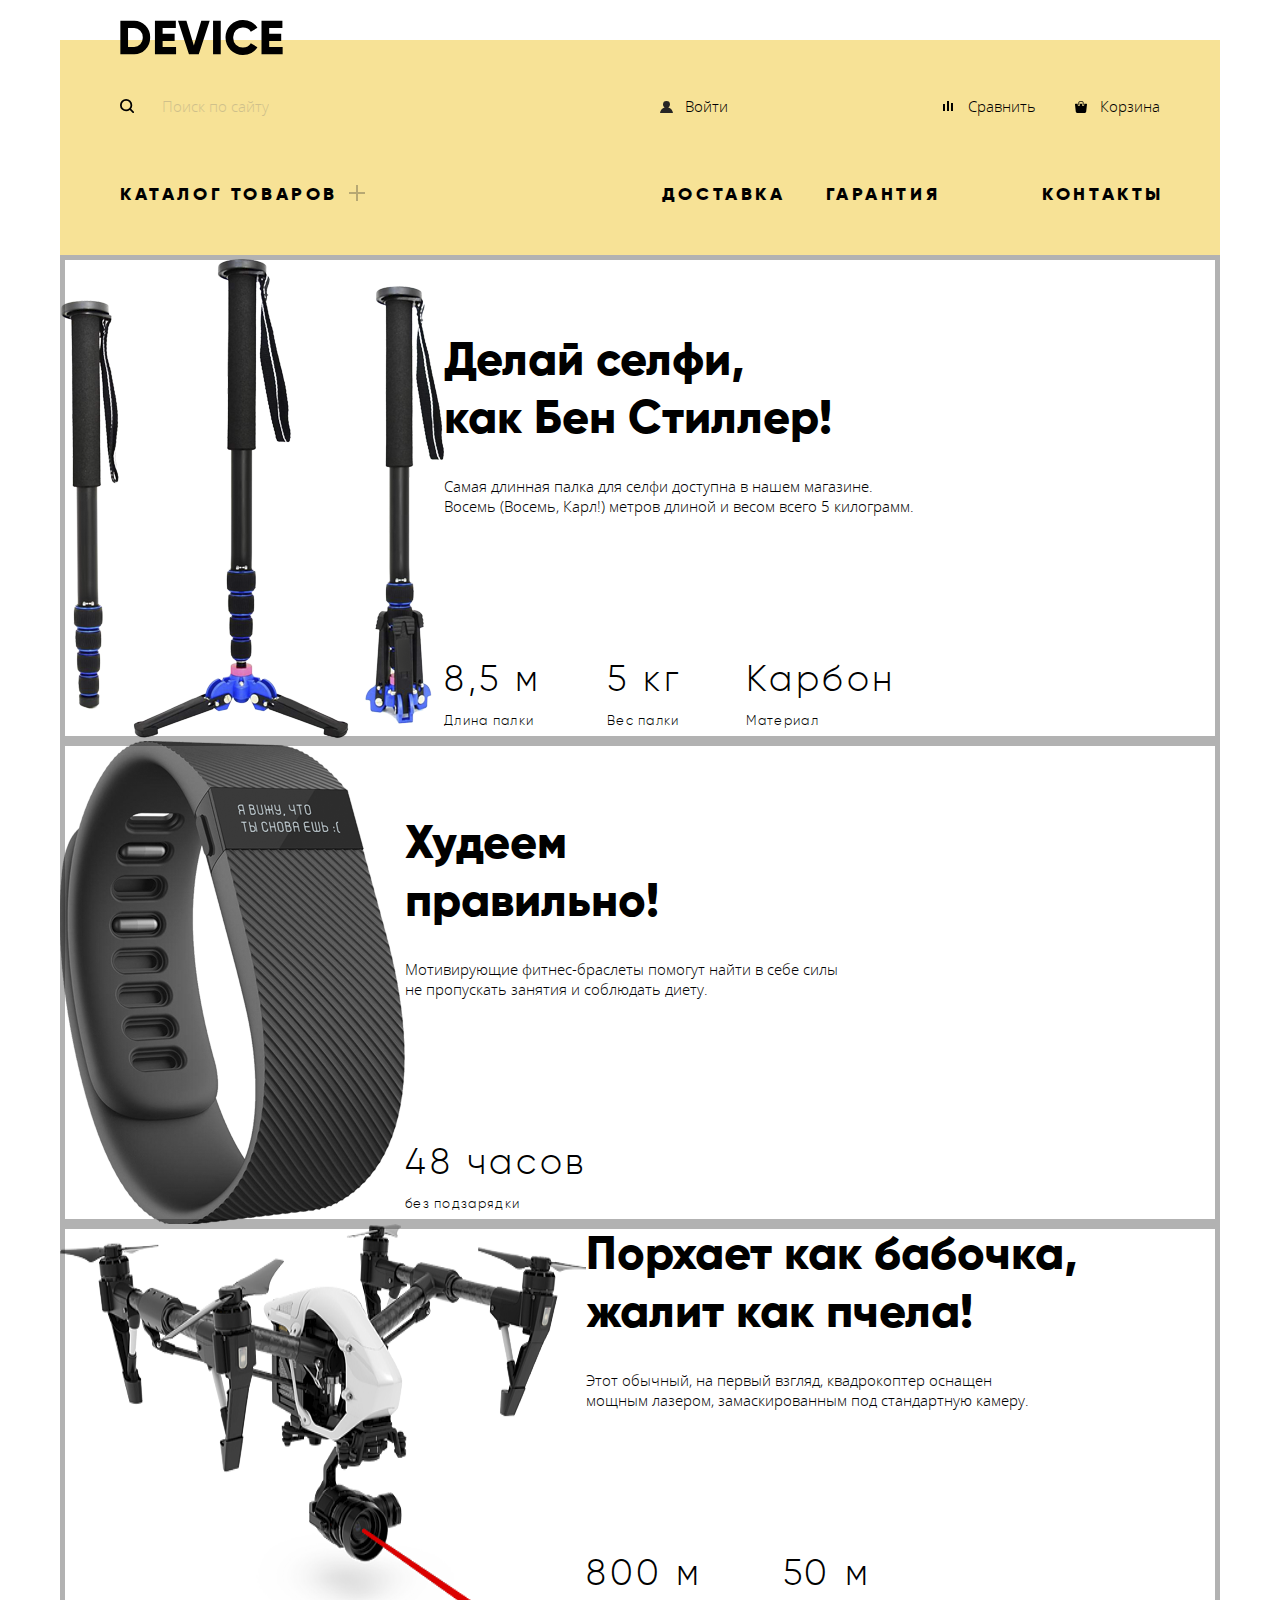
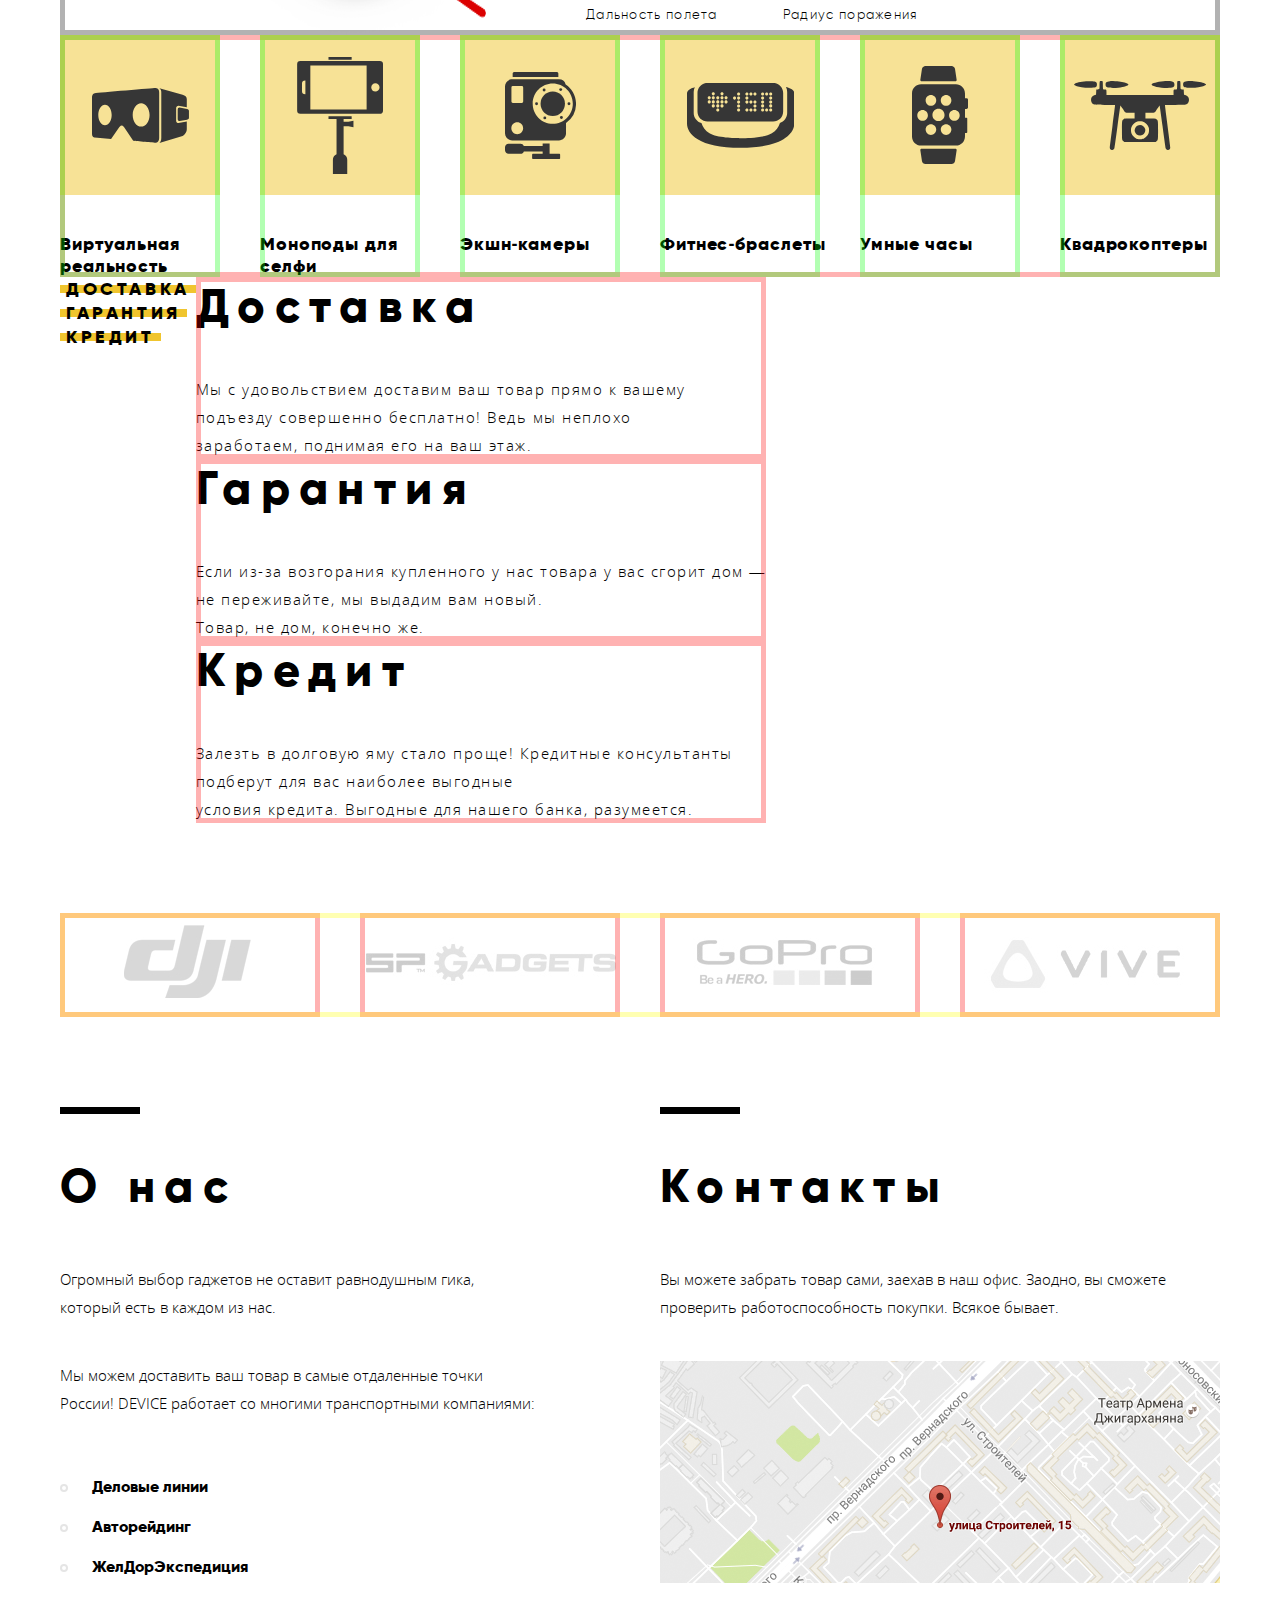
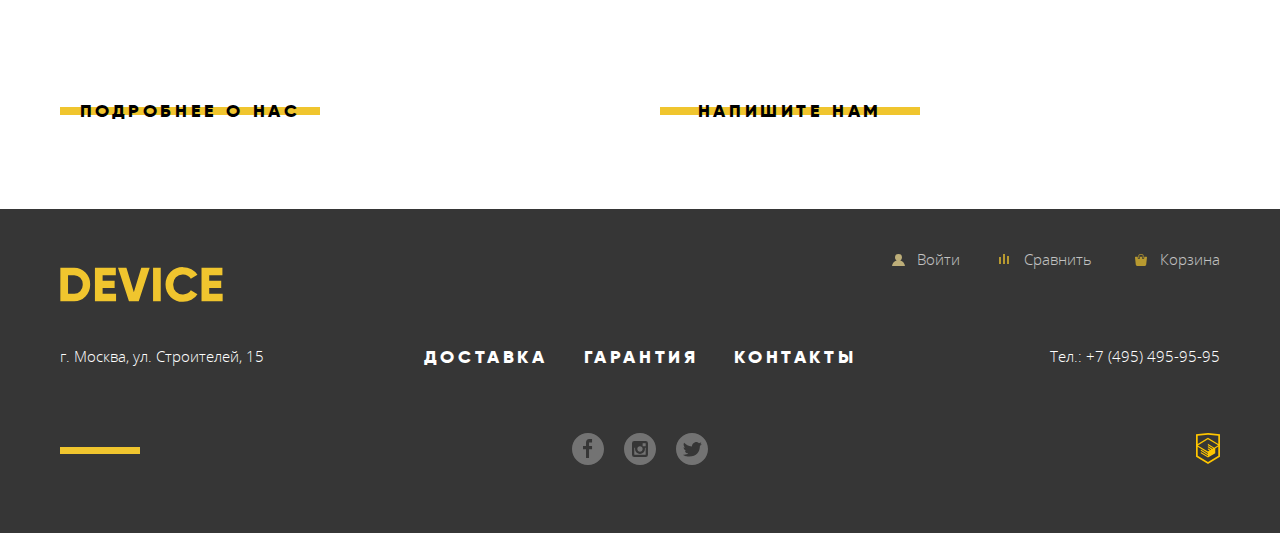
==== commit ee1a8122: "Finish base style" ====
--- a/index.html
+++ b/index.html
@@ -64,183 +64,194 @@
       <h1 class="visually-hidden">
         Главная страница интернет-магазина техники Device
       </h1>
-      <section>
+      <section class="container">
         <h2 class="visually-hidden">Промо-товары</h2>
-        <ul>
-          <li>
+        <ul class="promo-slider">
+          <li class="promo-slider__item">
             <h3 class="visually-hidden">Селфи палка</h3>
-            <img src="img/slider-1.png"
+            <img class="promo-slider__img" src="img/slider-1.png"
                        width="384"
                        height="486"
                        alt="Cелфи палка со штативом и без него">
-            <p>
-              <em>Делай селфи,<br>
-                  как Бен Стиллер!
-              </em>
-            </p>
-            <p>
-              Самая длинная палка для селфи доступна в нашем магазине.<br>
-              Восемь (Восемь, Карл!) метров длиной и весом всего 5 килограмм.
-            </p>
-            <a href="blank.html">Подробнее</a>
-            <ul>
-              <li>
-                <p>8,5 м</p>
-                <p>Длина палки</p>
-              </li>
-              <li>
-                <p>5 кг</p>
-                <p>Вес палки</p>
-              </li>
-              <li>
-                <p>Карбон</p>
-                <p>Материал</p>
-              </li>
-            </ul>
-          </li>
-          <li>
+            <div class="promo-slider__description">
+              <p class="slogan">
+                <em>Делай селфи,<br>
+                    как Бен Стиллер!
+                </em>
+              </p>
+              <p class="promo-slider__text">
+                Самая длинная палка для селфи доступна в нашем магазине.<br>
+                Восемь (Восемь, Карл!) метров длиной и весом всего 5 килограмм.
+              </p>
+              <ul class="profile">
+                <li class="profile__item">
+                  <p class="profile__value">8,5 м</p>
+                  <p class="profile__header">Длина палки</p>
+                </li>
+                <li class="profile__item">
+                  <p class="profile__value">5 кг</p>
+                  <p class="profile__header">Вес палки</p>
+                </li>
+                <li class="profile__item">
+                  <p class="profile__value">Карбон</p>
+                  <p class="profile__header">Материал</p>
+                </li>
+              </ul>
+            </div>
+          </li>
+          <li class="promo-slider__item">
             <h3 class="visually-hidden">Фитнес-браслет</h3>
-            <img src="img/slider-2.png"
+            <img class="promo-slider__img" src="img/slider-2.png"
                        width="345"
                        height="485"
                        alt="Браслет с надписью я вижу, что ты снова ешь">
-            <p>
-              <em>
-                Худеем<br>
-                правильно!
-              </em>
-            </p>
-            <p>
-              Мотивирующие фитнес-браслеты помогут найти в себе силы<br>
-              не пропускать занятия и соблюдать диету.
-            </p>
-            <a href="blank.html">Подробнее</a>
-            <ul>
-              <li>
-                <p>48 часов</p>
-                <p>без подзарядки</p>
-              </li>
-            </ul>
-          </li>
-          <li>
+            <div class="promo-slider__description">
+              <p class="slogan">
+                <em>
+                  Худеем<br>
+                  правильно!
+                </em>
+              </p>
+              <p class="promo-slider__text">
+                Мотивирующие фитнес-браслеты помогут найти в себе силы<br>
+                не пропускать занятия и соблюдать диету.
+              </p>
+              <ul class="profile">
+                <li class="profile__item">
+                  <p class="profile__value">48 часов</p>
+                  <p class="profile__header">без подзарядки</p>
+                </li>
+              </ul>
+            </div>
+          </li>
+          <li class="promo-slider__item">
             <h3 class="visually-hidden">Квадрокоптер</h3>
-            <img src="img/slider-3.png"
+            <img class="promo-slider__img" src="img/slider-3.png"
                        width="526"
                        height="334"
                        alt="Квадрокоптер с лазером из объектива">
-            <p>
-              <em>
-                Порхает как бабочка,<br>
-                жалит как пчела!
-              </em>
+            <div class="promo-slider__description">
+              <p class="slogan">
+                <em>
+                  Порхает как бабочка,<br>
+                  жалит как пчела!
+                </em>
+              </p>
+              <p class="promo-slider__text">
+                Этот обычный, на первый взгляд, квадрокоптер оснащен<br>
+                мощным лазером, замаскированным под стандартную камеру.
+              </p>
+              <ul class="profile">
+                <li class="profile__item">
+                  <p class="profile__value">800 м</p>
+                  <p class="profile__header">Дальность полета</p>
+                </li>
+                <li class="profile__item">
+                  <p class="profile__value">50 м</p>
+                  <p class="profile__header">Радиус поражения</p>
+                </li>
+              </ul>
+            </div>
+          </li>
+        </ul>
+      </section>
+      <section class="container">
+        <h2 class="visually-hidden">Популярные-категории</h2>
+        <ul class="popular">
+          <li class="popular__item popular__item_1">
+            <a class="popular__link" href="catalog.html">
+              <h3 class="popular__header">Виртуальная реальность</h3>
+            </a>
+          </li>
+          <li class="popular__item popular__item_2">
+            <a class="popular__link" href="catalog.html">
+              <h3 class="popular__header">Моноподы для селфи</h3>
+            </a>
+          </li>
+          <li class="popular__item popular__item_3">
+            <a class="popular__link" href="catalog.html">
+              <h3 class="popular__header">Экшн&#8209;камеры</h3>
+            </a>
+          </li>
+          <li class="popular__item popular__item_4">
+            <a class="popular__link" href="catalog.html">
+              <h3 class="popular__header">Фитнес&#8209;браслеты</h3>
+            </a>
+          </li>
+          <li class="popular__item popular__item_5">
+            <a class="popular__link" href="catalog.html">
+              <h3 class="popular__header">Умные часы</h3>
+            </a>
+          </li>
+          <li class="popular__item popular__item_6">
+            <a class="popular__link" href="catalog.html">
+              <h3 class="popular__header">Квадрокоптеры</h3>
+            </a>
+          </li>
+        </ul>
+      </section>
+      <section class="services container">
+        <h2 class="visually-hidden">Сервисы</h2>
+        <ul class="service_triggers">
+          <li class="services__item">
+            <button class="services__link button-common" href="#delivery">Доставка</button>
+          </li>
+          <li class="services__item">
+            <button class="services__link button-common" href="#warranty">Гарантия</button>
+          </li>
+          <li class="services__item">
+            <button class="services__link button-common" href="#credit">Кредит</button>
+          </li>
+        </ul>
+        <ul class="services__tabs">
+          <li id="delivery" class="tab__item tab__item_delivery">
+            <h3 class="tab__header">Доставка</h3>
+            <p class="tab__text">
+              Мы с удовольствием доставим ваш товар прямо к вашему<br>
+              подъезду совершенно бесплатно! Ведь мы неплохо<br>
+              заработаем, поднимая его на ваш этаж.
             </p>
-            <p>
-              Этот обычный, на первый взгляд, квадрокоптер оснащен<br>
-              мощным лазером, замаскированным под стандартную камеру.
+          </li>
+          <li id="warranty" class="tab__item tab__item_warranty">
+            <h3 class="tab__header">Гарантия</h3>
+            <p class="tab__text">
+              Если из-за возгорания купленного у нас товара у вас сгорит дом —<br>
+              не переживайте, мы выдадим вам новый.<br>
+              Товар, не дом, конечно же.
             </p>
-            <a href="blank.html">Подробнее</a>
-            <ul>
-              <li>
-                <p>800 м</p>
-                <p>Дальность полета</p>
-              </li>
-              <li>
-                <p>50 м</p>
-                <p>Радиус поражения</p>
-              </li>
-            </ul>
-          </li>
-        </ul>
-      </section>
-      <section>
-        <h2 class="visually-hidden">Популярные-категории</h2>
-        <ul>
-          <li>
-            <a href="catalog.html">
-              <h3>Виртуальная реальность</h3>
-            </a>
-          </li>
-          <li>
-            <a href="catalog.html">
-              <h3>Моноподы для селфи</h3>
-            </a>
-          </li>
-          <li>
-            <a href="catalog.html">
-              <h3>Экшн-камеры</h3>
-            </a>
-          </li>
-          <li>
-            <a href="catalog.html">
-              <h3>Фитнес-браслеты</h3>
-            </a>
-          </li>
-          <li>
-            <a href="catalog.html">
-              <h3>Умные часы</h3>
-            </a>
-          </li>
-          <li>
-            <a href="catalog.html">
-              <h3>Квадрокоптеры</h3>
-            </a>
-          </li>
-        </ul>
-      </section>
-      <section>
-        <h2 class="visually-hidden">Сервисы</h2>
-        <ul>
-          <li><a href="#delivery">Доставка</a></li>
-          <li><a href="#warranty">Гарантия</a></li>
-          <li><a href="#credit">Кредит</a></li>
-        </ul>
-        <section id="delivery">
-          <h3>Доставка</h3>
-          <p>
-            Мы с удовольствием доставим ваш товар прямо к вашему<br>
-            подъезду совершенно бесплатно! Ведь мы неплохо<br>
-            заработаем, поднимая его на ваш этаж.
-          </p>
-        </section>
-        <section id="warranty">
-          <h3>Гарантия</h3>
-          <p>
-            Если из-за возгорания купленного у нас товара у вас сгорит дом —<br>
-            не переживайте, мы выдадим вам новый.<br>
-            Товар, не дом, конечно же.
-          </p>
-        </section>
-        <section id="credit">
-          <h3>Кредит</h3>
-          <p>
+          </li>
+          <li id="credit" class="tab__item tab__item_credit">
+          <h3 class="tab__header">Кредит</h3>
+          <p class="tab__text">
             Залезть в долговую яму стало проще! Кредитные консультанты<br>
             подберут для вас наиболее выгодные<br>
             условия кредита. Выгодные для нашего банка, разумеется.
           </p>
-        </section>
-      </section>
-      <section>
+        </li>
+        </ul>
+      </section>
+      <section class="container">
         <h2 class="visually-hidden">Бренды</h2>
-        <ul>
-          <li>
+        <ul class="brands flexbox">
+          <li class="brands__item">
             <img src="img/dji.jpg"
                    width="260"
                    height="100"
                    alt="DJI">
           </li>
-          <li>
+          <li class="brands__item">
             <img src="img/sp-gadgets.jpg"
                    width="260"
                    height="100"
                    alt="SP Gadgets">
           </li>
-          <li>
+          <li class="brands__item">
             <img src="img/gopro.jpg"
                    width="260"
                    height="100"
                    alt="GoPro">
           </li>
-          <li>
+          <li class="brands__item">
             <img src="img/vive.jpg"
                    width="260"
                    height="100"
@@ -328,7 +339,7 @@
               </li>
             </ul>
           </nav>
-          <a class="phone" href="tel:+74954959595">
+          <a href="tel:+74954959595">
             Тел.: +7 (495) 495-95-95
           </a>
         </div>
@@ -377,7 +388,7 @@
       <form class="contact-form" action="https://echo.htmlacademy.ru" method="post">
         <p class="contact-form__name">
           <label class="modal-contact__label" for="contact-name">Ваше имя:</label>
-          <input class="name" type="text" name="name"
+          <input class="name"type="text" name="name"
                  id="contact-name" placeholder="Имя Фамилия">
         </p>
         <p class="contact-form__email">
--- a/css/styles.css
+++ b/css/styles.css
@@ -14,6 +14,7 @@
   --spacial-grey-middle: #DCDCDC ;
   --special-grey-f2: #F2F2F2;
   --special-grey-ae: #EAEAEA;
+  --special-grey-eb: #EBEBEB;
   --special-red: #F6DADA;
   --cpecial-shadow-rgb: 4, 6, 6;
 
@@ -65,7 +66,7 @@
 }
 
 body {
-  min-width: 1180px;
+  min-width: 1200px;
   font-family: var(--base-light-f);
   font-size: 15px;
   line-height: 20px;
@@ -413,6 +414,248 @@
 
 /* --- Main index--- */
 
+/*Promo*/
+
+.promo-slider {
+  list-style: none;
+  margin: 0;
+  padding: 0;
+}
+
+.promo-slider__item {
+  display: flex;
+
+  outline: 5px solid rgba(0, 0, 0, 0.3);
+  outline-offset: -5px;
+}
+
+.promo-slider__description {
+  margin-top: auto;
+  margin-bottom: 0px;
+}
+
+.slogan {
+  margin: 0 0 30px 0;
+  padding: 0;
+}
+.slogan em {
+  font-family: var(--secondary-extra-bold-f);
+  font-size: 47px;
+  line-height: 58px;
+  font-style: inherit;
+}
+
+.promo-slider__text  {
+  font-size: 15px;
+  line-height: 20px;
+
+  margin: 0 0 142px 0;
+  padding: 0;
+}
+.profile {
+  list-style: none;
+  margin: 0;
+  padding: 0;
+
+  display: flex;
+  flex-wrap: wrap;
+}
+
+.profile__item {
+  margin-right: 65px;
+}
+
+.profile__header {
+  font-family: var(--secondary-light-f);
+  font-size: 13px;
+  line-height: 15px;
+  letter-spacing: 0.1em;
+}
+
+.profile__value {
+  font-family: var(--secondary-light-f);
+  font-size: 36px;
+  line-height: 42px;
+  letter-spacing: 0.1em;
+  margin: 0;
+  padding: 0;
+}
+
+/*Popular*/
+
+.popular {
+  list-style: none;
+  margin: 0;
+  padding: 0;
+  display: flex;
+  flex-wrap: wrap;
+  justify-content: flex-start;
+
+  outline: 5px solid rgba(255, 0, 0, 0.3);
+  outline-offset: -5px;
+}
+
+.popular__item {
+  width: 160px;
+  position: relative;
+  margin-right: 40px;
+  outline: 5px solid rgba(0, 255, 0, 0.3);
+  outline-offset: -5px;
+}
+
+.popular__item:nth-child(6n) {
+  margin-right: 0;
+}
+
+.popular__link::before {
+  content: "";
+  display: block;
+  width: 160px;
+  height: 160px;
+  margin-bottom: 38px;
+  background-color: rgba(240,197,46,.5);
+
+}
+
+.popular__link::after {
+  content: "";
+  display: block;
+  width: 160px;
+  height: 160px;
+  position: absolute;
+  left: 0;
+  top: 0;
+}
+
+.popular__item .popular__link:hover::before,
+.popular__item .popular__link:focus::before {
+   background-color: rgba(240, 197, 46, 1);
+}
+
+.popular__item .popular__link:active::before {
+   background-color: rgba(240, 197, 46, 1);
+}
+
+.popular__item .popular__link:active {
+   opacity: 0.3;
+}
+
+.popular__item .popular__link:active::after {
+   opacity: 0.3;
+}
+
+.popular__item_1 .popular__link::after {
+  background: url("../img/popular-1.svg") no-repeat;
+  background-position: 50% 50%;
+}
+
+.popular__item_2 .popular__link::after {
+  background: url("../img/popular-2.svg") no-repeat;
+  background-position: 50% 50%;
+
+}
+
+.popular__item_3 .popular__link::after {
+  background: url("../img/popular-3.svg") no-repeat;
+  background-position: 50% 50%;
+
+}
+
+.popular__item_4 .popular__link::after {
+  background: url("../img/popular-4.svg") no-repeat;
+  background-position: 50% 50%;
+
+}
+
+.popular__item_5 .popular__link::after {
+  background: url("../img/popular-5.svg") no-repeat;
+  background-position: 50% 50%;
+
+}
+
+.popular__item_6 .popular__link::after {
+  background: url("../img/popular-6.svg") no-repeat;
+  background-position: 50% 50%;
+
+}
+
+.popular__header {
+  font-family: var(--secondary-extra-bold-f);
+  font-size: 18px;
+  line-height: 22px;
+  letter-spacing: 0.05em;
+
+  margin: 0;
+  padding: 0;
+}
+
+/*Services*/
+.services {
+  display: flex;
+}
+.service_triggers {
+  display: flex;
+  flex-direction: column;
+  list-style: none;
+  margin: 0;
+  padding: 0;
+}
+
+
+.services__item {
+
+}
+
+.services__link {
+
+}
+
+.services__tabs {
+  list-style: none;
+  margin: 0;
+  padding: 0;
+}
+
+.tab__item {
+  outline: 5px solid rgba(255, 0, 0, 0.3);
+  outline-offset: -5px;
+}
+
+.tab__header {
+  font-family: var(--secondary-extra-bold-f);
+  font-size: 47px;
+  line-height: 58px;
+  letter-spacing: 0.2em;
+
+  margin: 0 0 40px 0;
+  padding: 0;
+}
+
+.tab__text {
+  font-size: 15px;
+  line-height: 28px;
+  letter-spacing: 0.1em;
+
+  margin: 0;
+  padding: 0;
+}
+/*Brands*/
+
+.brands {
+  list-style: none;
+  margin: 90px 0;
+  padding: 0;
+  outline: 5px solid rgba(255, 255, 0, 0.3);
+  outline-offset: -5px;
+}
+
+.brands__item{
+  outline: 5px solid rgba(255, 0, 0, 0.3);
+  outline-offset: -5px;
+}
+
+/*Information*/
+
 .info-wrapper {
   margin-bottom: 86px;
 }
@@ -619,6 +862,76 @@
   background-color: #000;
 }
 
+/*****/
+.range-filter {
+  max-width: 200px;
+  margin-top: 49px;
+}
+
+
+.range-controls {
+  position: relative;
+  height: 41px;
+  margin-bottom: 15px;
+  padding-top: 39px;
+  padding-right: 20px;
+  padding-left: 20px;
+  border-radius: 5px;
+}
+
+.range-controls .scale {
+  height: 2px;
+  background: var(--basic-black);
+}
+
+.range-controls .bar {
+  height: 2px;
+  background: var(--special-green);
+
+  width: 64%;
+  margin-left: 0%
+}
+
+.range-controls .toggle {
+  position: absolute;
+  top: 31px;
+  left: 0;
+  width: 20px;
+  height: 20px;
+  padding: 0;
+  border: 8px solid #ffffff;
+  background-color: #ababab;
+  border-radius: 50%;
+  box-shadow: 0 2px 1px 0 #cfcfcf;
+  cursor: pointer;
+}
+
+.range-controls .toggle-min {
+  left: 0%;
+}
+
+.range-controls .toggle-max {
+  left: 59%;
+}
+
+.price-controls {
+  display: flex;
+  justify-content: space-between;
+  margin-right: 16px;
+}
+
+.price-controls label {
+  font-family: var(--secondary-light-f);
+  font-size: 14px;
+  line-height: 16px;
+}
+
+.price-controls input {
+  width: 60px;
+  border: none;
+  background: transparent;
+}
+/*****/
 .filter__option-list {
   list-style: none;
 
@@ -729,7 +1042,12 @@
   display: flex;
 }
 
+/*Sort*/
+
 .sort {
+  display: flex;
+  justify-content: flex-start;
+  align-items: baseline;
   background-color: var(--basic-grey-light);
   position: relative;
 }
@@ -745,16 +1063,89 @@
 
 .filter-title_sort {
   margin-left: 72px;
+  margin-right: 59px;
 }
 
 .sort-options {
   list-style: none;
-  padding: 0;
+  margin: 0;
+  padding: 0;
+}
+
+.sort-options__button {
+  background: transparent;
+  border:none;
+  margin: 0;
+
+  opacity: 0.3;
+
+  font-family: var(--base-light-f);
+  font-size: 14px;
+  line-height: 19px;
+  display: block;
+  padding: 26px 15px;
+}
+
+
+.sort-options__button:hover,
+.sort-options__button:focus {
+  opacity: 0.6;
+}
+
+.sort-options__button:active,
+.sort-options__button_active {
+  opacity: 1;
 }
 
 .sort-direction {
   list-style: none;
-}
+  margin: 0 0 0 auto;
+  padding: 0;
+}
+
+.sort-direction__button {
+  background: transparent;
+  border: none;
+  opacity: 0.2;
+}
+
+.sort-direction__down {
+    padding: 26px 0 26px 8px;
+}
+
+.sort-direction__down::before{
+  content: "";
+  display: inline-block;
+  width: 11px;
+  height: 10px;
+  vertical-align: middle;
+  background: url("../img/icon-down-dir.svg") no-repeat;
+}
+
+.sort-direction__up {
+  padding: 26px 8px 26px 8px;
+}
+
+.sort-direction__up::before {
+  content: "";
+  display: inline-block;
+  width: 11px;
+  height: 10px;
+  vertical-align: middle;
+  background: url("../img/icon-up-dir.svg") no-repeat;
+}
+
+
+.sort-direction__button:hover,
+.sort-direction__button:focus {
+  opacity: 0.4;
+}
+
+.sort-direction__button:active,
+.sort-direction__button_active {
+  opacity: 1;
+}
+
 .product-list {
   display: flex;
   flex-wrap: wrap;
@@ -874,7 +1265,38 @@
   opacity: 0.2;
 }
 
-
+.pagination-list {
+  display: flex;
+  flex-wrap: wrap;
+  justify-content: space-between;
+  list-style: none;
+  margin: 40px 0 78px 72px;
+  padding: 0;
+  background-color: var(--special-grey-eb) ;
+}
+
+.pagination__item {
+  font-family: var(--secondary-extra-bold-f);
+  font-size: 16px;
+  line-height: 20px;
+  letter-spacing: 0.1em;
+}
+
+.pagination-button {
+  background: transparent;
+  border: none;
+  text-transform: uppercase;
+}
+
+.pagination-wrapper {
+  display: flex;
+  flex-wrap: wrap;
+  justify-content: flex-start;
+}
+
+.pagination-button {
+  padding: 25px 15px;
+}
 /* --- Footer --- */
 
 .flexbox {
@@ -909,11 +1331,6 @@
   margin-left: 24px;
 }
 
-/*.footer-links-wrapper {*/
-  /*outline: 5px solid rgba(255, 255, 0, 0.3);*/
-  /*outline-offset: -5px;*/
-/*}*/
-
 .footer-wrapper-middle {
   align-items: baseline;
   margin-top: 40px;
@@ -922,7 +1339,6 @@
 }
 
 .address {
-  width: 300px;
   font-style: inherit;
 }
 
@@ -930,15 +1346,17 @@
   display: flex;
   flex-wrap: wrap;
   justify-content: center;
+
+  /*Exactly center*/
+  /*или же сделать элементы по краям одного размера и отцентровать*/
+  position: absolute;
+  left: 50%;
+  transform: translate(-50%, 0);
+  top: 0;
 }
 
 .site-menu__item_footer {
   margin: 0 18px;
-}
-
-.phone {
-  width: 300px;
-  text-align: right;
 }
 
 .footer-wrapper-bottom {
@@ -954,13 +1372,8 @@
   width: 80px;
   height: 7px;
   vertical-align: middle;
-  margin-right: 220px;
-}
-
-.html-academy {
-  width: 300px;
-  text-align: right;
-}
+}
+
 .main-footer {
   background-color: var(--basic-dark);
   color: var(--basic-white);
@@ -997,6 +1410,12 @@
   list-style: none;
   margin: 0;
   padding: 0;
+
+  /*Exactly center*/
+  position: absolute;
+  left: 50%;
+  transform: translate(-50%, 0);
+  top: 0;
 }
 
 .social__item {
@@ -1008,6 +1427,7 @@
 .modal-contact,
 .modal-map {
   width: 960px;
+  height: 550px;
 
   position: fixed;
   left: 50%;
@@ -1021,7 +1441,7 @@
 }
 
 .modal-contact {
-  /*display: none;*/
+  display: none;
 }
 
 
@@ -1127,7 +1547,7 @@
 
 .modal-contact__submit {
   width: 200px;
-  margin-top: 22px;
+  margin-top: 24px;
 }
 
  /*Modal map*/
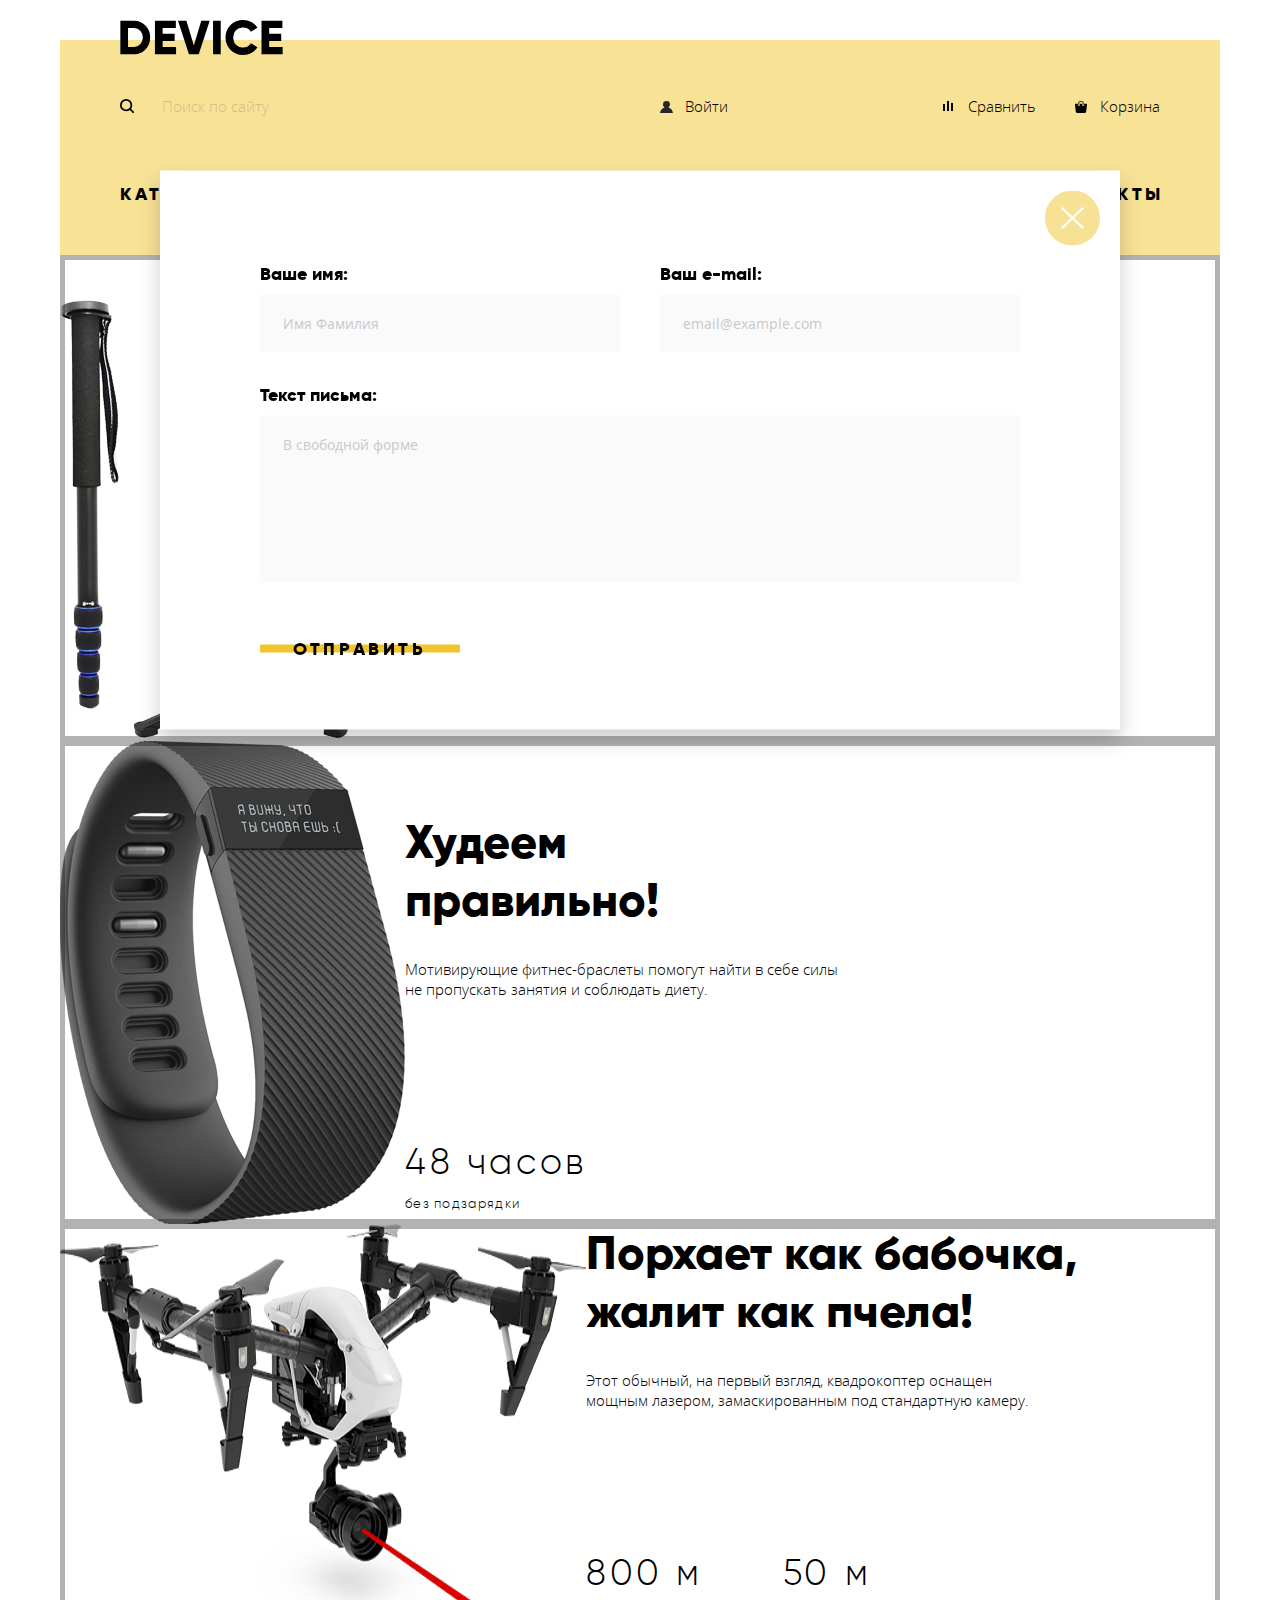
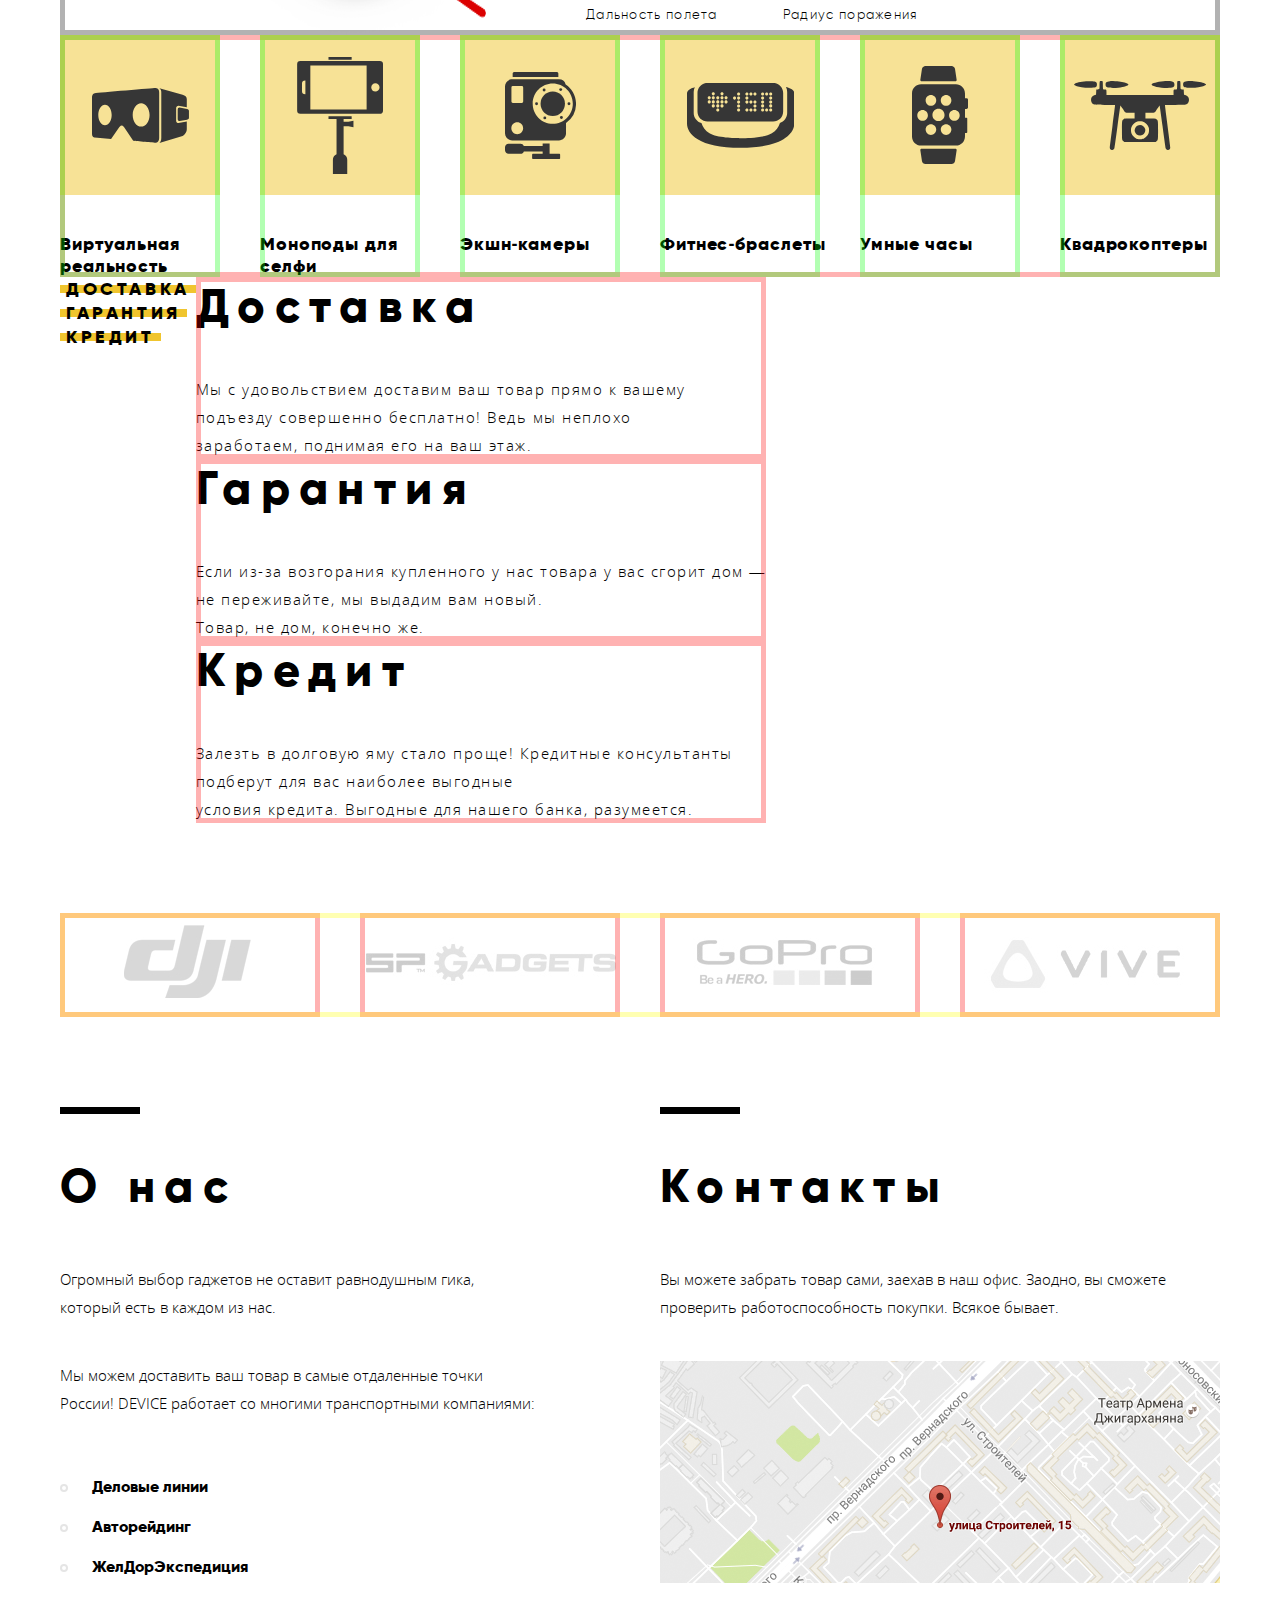
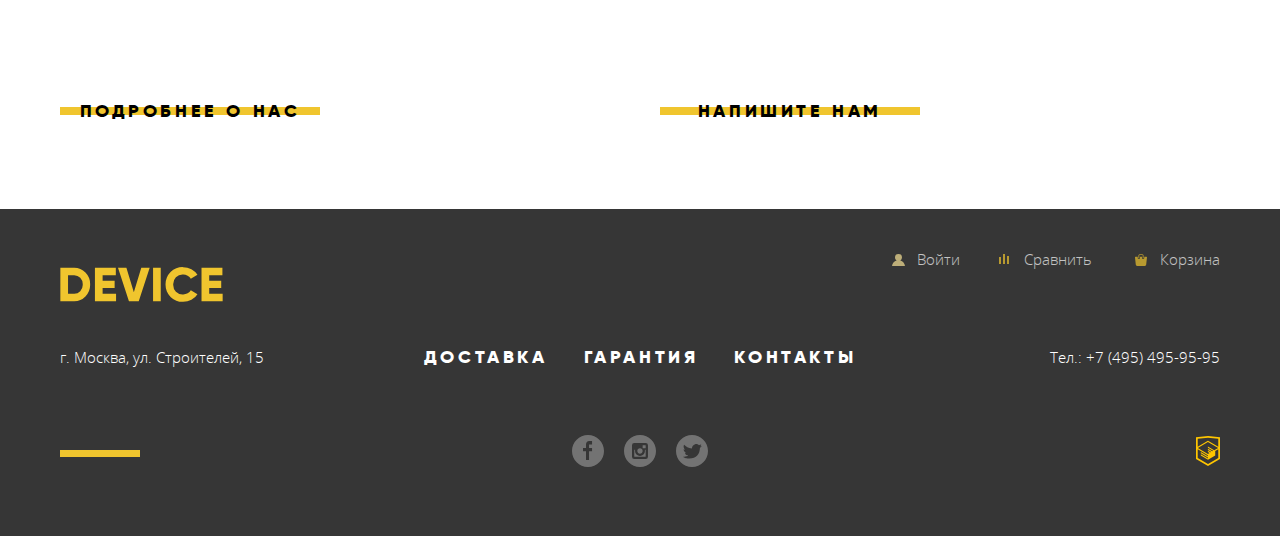
==== commit ff9f8e39: "Merge branch 'base-style'" ====
--- a/index.html
+++ b/index.html
@@ -339,7 +339,7 @@
               </li>
             </ul>
           </nav>
-          <a href="tel:+74954959595">
+          <a class="phone" href="tel:+74954959595">
             Тел.: +7 (495) 495-95-95
           </a>
         </div>
@@ -388,7 +388,7 @@
       <form class="contact-form" action="https://echo.htmlacademy.ru" method="post">
         <p class="contact-form__name">
           <label class="modal-contact__label" for="contact-name">Ваше имя:</label>
-          <input class="name"type="text" name="name"
+          <input class="name" type="text" name="name"
                  id="contact-name" placeholder="Имя Фамилия">
         </p>
         <p class="contact-form__email">
--- a/css/styles.css
+++ b/css/styles.css
@@ -1339,6 +1339,7 @@
 }
 
 .address {
+  width: 300px;
   font-style: inherit;
 }
 
@@ -1346,17 +1347,15 @@
   display: flex;
   flex-wrap: wrap;
   justify-content: center;
-
-  /*Exactly center*/
-  /*или же сделать элементы по краям одного размера и отцентровать*/
-  position: absolute;
-  left: 50%;
-  transform: translate(-50%, 0);
-  top: 0;
 }
 
 .site-menu__item_footer {
   margin: 0 18px;
+}
+
+.phone {
+  width: 300px;
+  text-align: right;
 }
 
 .footer-wrapper-bottom {
@@ -1372,8 +1371,13 @@
   width: 80px;
   height: 7px;
   vertical-align: middle;
-}
-
+  margin-right: 220px;
+}
+
+.html-academy {
+  width: 300px;
+  text-align: right;
+}
 .main-footer {
   background-color: var(--basic-dark);
   color: var(--basic-white);
@@ -1410,12 +1414,6 @@
   list-style: none;
   margin: 0;
   padding: 0;
-
-  /*Exactly center*/
-  position: absolute;
-  left: 50%;
-  transform: translate(-50%, 0);
-  top: 0;
 }
 
 .social__item {
@@ -1427,7 +1425,6 @@
 .modal-contact,
 .modal-map {
   width: 960px;
-  height: 550px;
 
   position: fixed;
   left: 50%;
@@ -1441,7 +1438,7 @@
 }
 
 .modal-contact {
-  display: none;
+  /*display: none;*/
 }
 
 
@@ -1547,7 +1544,7 @@
 
 .modal-contact__submit {
   width: 200px;
-  margin-top: 24px;
+  margin-top: 22px;
 }
 
  /*Modal map*/
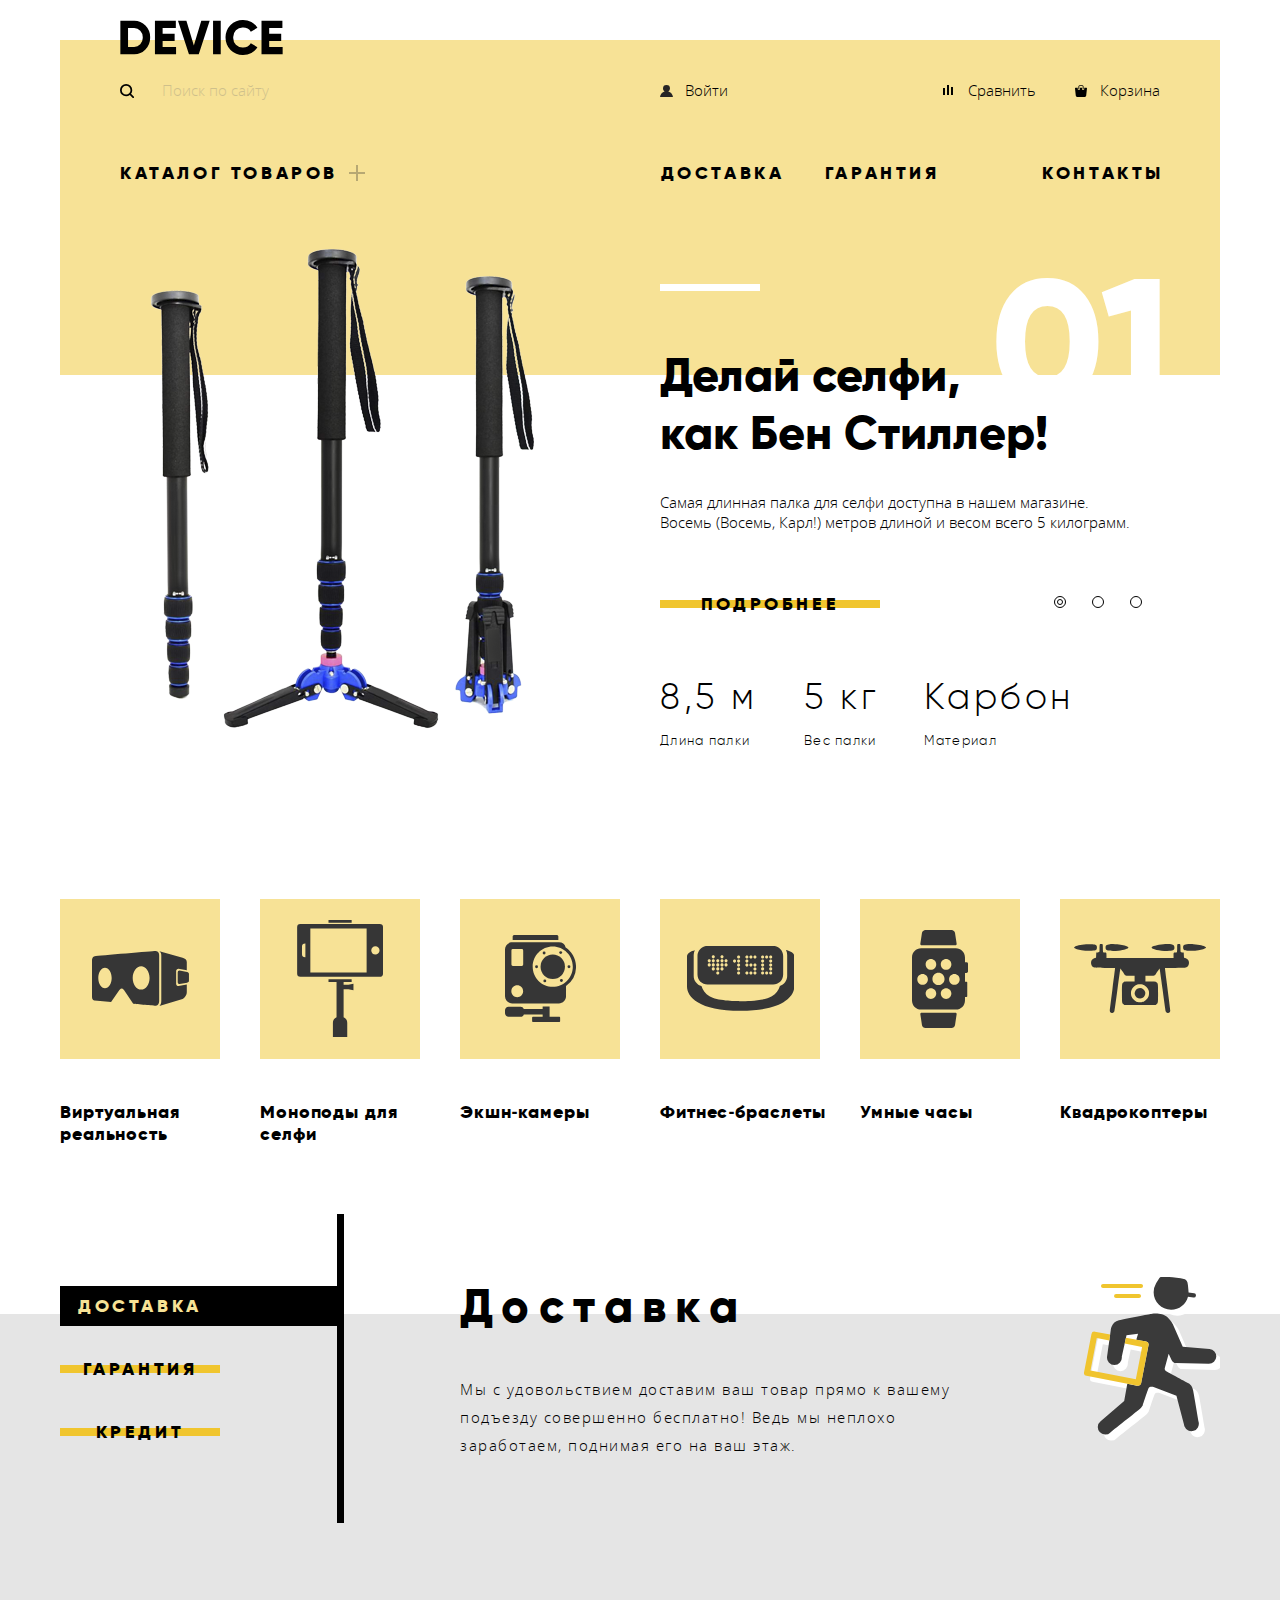
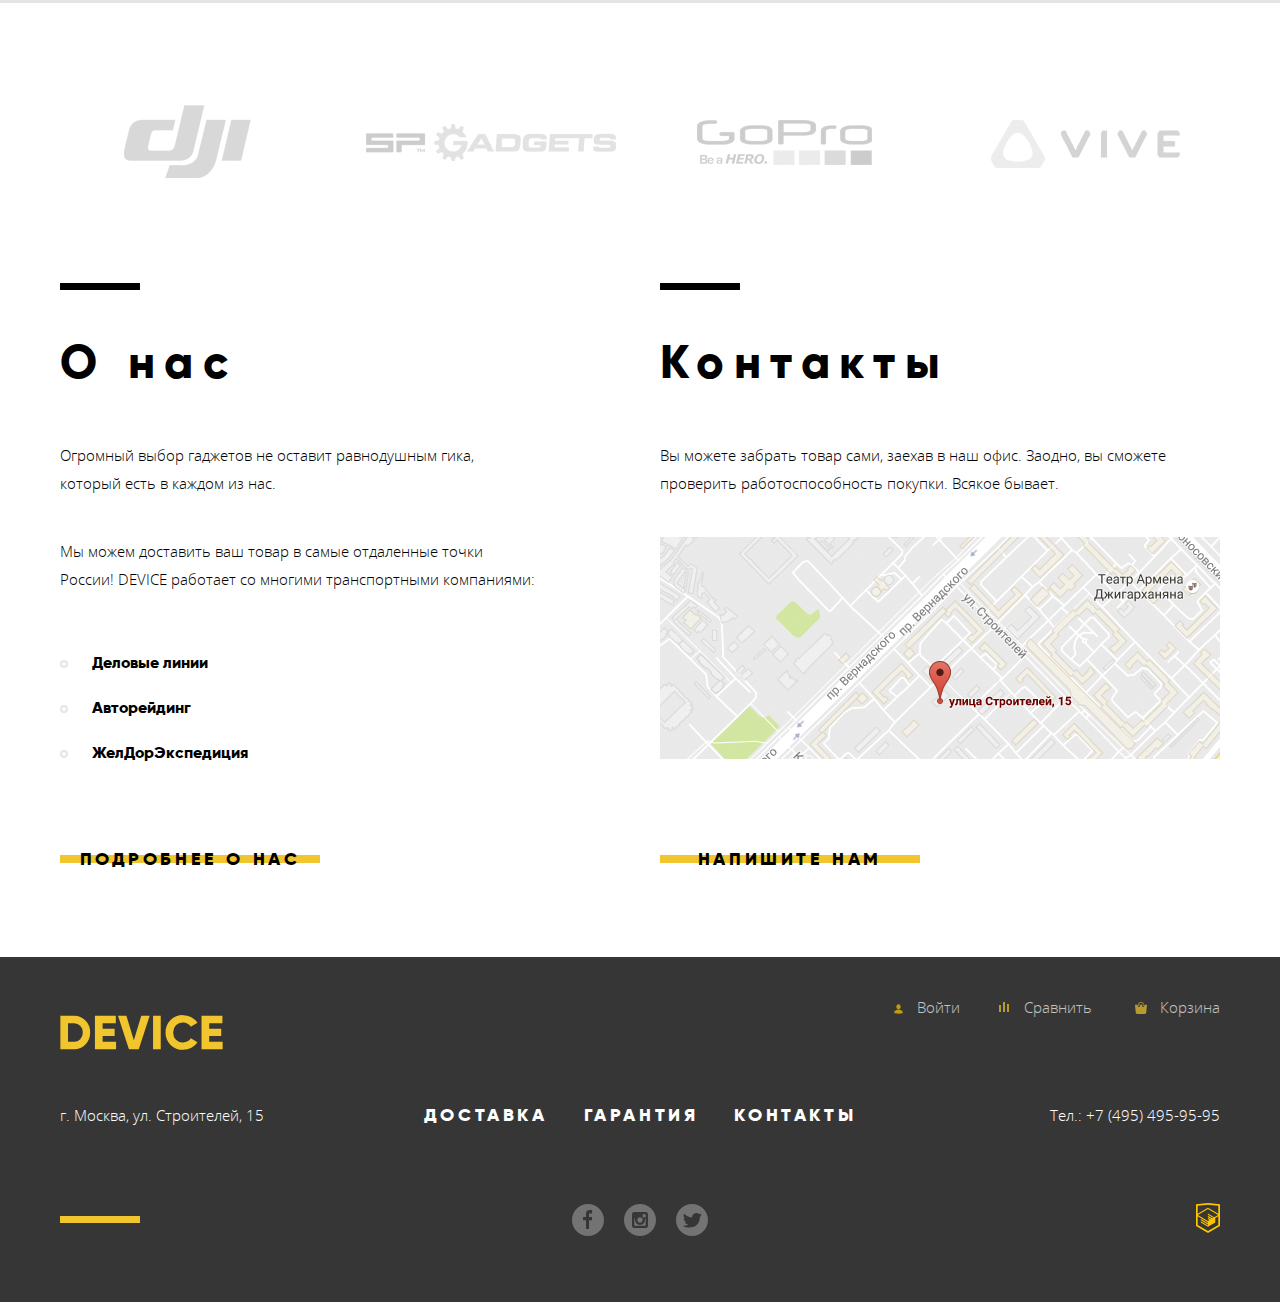
==== commit 090bb56b: "Make promo and services sections; some fixes" ====
--- a/index.html
+++ b/index.html
@@ -64,16 +64,19 @@
       <h1 class="visually-hidden">
         Главная страница интернет-магазина техники Device
       </h1>
-      <section class="container">
+      <section class="promo container">
         <h2 class="visually-hidden">Промо-товары</h2>
         <ul class="promo-slider">
-          <li class="promo-slider__item">
+          <li class="promo-slider__item slider_current">
             <h3 class="visually-hidden">Селфи палка</h3>
-            <img class="promo-slider__img" src="img/slider-1.png"
+            <div class="promo-slider__img-wrapper">
+              <img class="promo-slider__img" src="img/slider-1.png"
                        width="384"
                        height="486"
                        alt="Cелфи палка со штативом и без него">
+            </div>
             <div class="promo-slider__description">
+            <div class="promo-slide__number">01</div>
               <p class="slogan">
                 <em>Делай селфи,<br>
                     как Бен Стиллер!
@@ -83,6 +86,7 @@
                 Самая длинная палка для селфи доступна в нашем магазине.<br>
                 Восемь (Восемь, Карл!) метров длиной и весом всего 5 килограмм.
               </p>
+              <button class="promo-slider__button button-common">Подробнее</button>
               <ul class="profile">
                 <li class="profile__item">
                   <p class="profile__value">8,5 м</p>
@@ -101,11 +105,14 @@
           </li>
           <li class="promo-slider__item">
             <h3 class="visually-hidden">Фитнес-браслет</h3>
-            <img class="promo-slider__img" src="img/slider-2.png"
+            <div class="promo-slider__img-wrapper">
+              <img class="promo-slider__img" src="img/slider-2.png"
                        width="345"
                        height="485"
                        alt="Браслет с надписью я вижу, что ты снова ешь">
+            </div>
             <div class="promo-slider__description">
+            <div class="promo-slide__number">02</div>
               <p class="slogan">
                 <em>
                   Худеем<br>
@@ -116,6 +123,7 @@
                 Мотивирующие фитнес-браслеты помогут найти в себе силы<br>
                 не пропускать занятия и соблюдать диету.
               </p>
+              <button class="promo-slider__button button-common">Подробнее</button>
               <ul class="profile">
                 <li class="profile__item">
                   <p class="profile__value">48 часов</p>
@@ -126,11 +134,14 @@
           </li>
           <li class="promo-slider__item">
             <h3 class="visually-hidden">Квадрокоптер</h3>
-            <img class="promo-slider__img" src="img/slider-3.png"
+            <div class="promo-slider__img-wrapper">
+              <img class="promo-slider__img" src="img/slider-3.png"
                        width="526"
                        height="334"
                        alt="Квадрокоптер с лазером из объектива">
+            </div>
             <div class="promo-slider__description">
+            <div class="promo-slide__number">03</div>
               <p class="slogan">
                 <em>
                   Порхает как бабочка,<br>
@@ -141,6 +152,7 @@
                 Этот обычный, на первый взгляд, квадрокоптер оснащен<br>
                 мощным лазером, замаскированным под стандартную камеру.
               </p>
+              <button class="promo-slider__button button-common">Подробнее</button>
               <ul class="profile">
                 <li class="profile__item">
                   <p class="profile__value">800 м</p>
@@ -152,130 +164,153 @@
                 </li>
               </ul>
             </div>
+          </li>
+        </ul>
+        <ul class="slider-controls">
+          <li class="slider-controls__item">
+            <button class="slider-controls__button button_current" type="button" aria-label="Первый слайд"></button>
+          </li>
+          <li class="slider-controls__item">
+            <button class="slider-controls__button" type="button" aria-label="Второй слайд"></button>
+          </li>
+          <li class="slider-controls__item">
+            <button class="slider-controls__button" type="button" aria-label="Третий слайд"></button>
           </li>
         </ul>
       </section>
       <section class="container">
         <h2 class="visually-hidden">Популярные-категории</h2>
         <ul class="popular">
-          <li class="popular__item popular__item_1">
+          <li class="popular__item">
             <a class="popular__link" href="catalog.html">
               <h3 class="popular__header">Виртуальная реальность</h3>
             </a>
           </li>
-          <li class="popular__item popular__item_2">
+          <li class="popular__item">
             <a class="popular__link" href="catalog.html">
               <h3 class="popular__header">Моноподы для селфи</h3>
             </a>
           </li>
-          <li class="popular__item popular__item_3">
+          <li class="popular__item">
             <a class="popular__link" href="catalog.html">
               <h3 class="popular__header">Экшн&#8209;камеры</h3>
             </a>
           </li>
-          <li class="popular__item popular__item_4">
+          <li class="popular__item">
             <a class="popular__link" href="catalog.html">
               <h3 class="popular__header">Фитнес&#8209;браслеты</h3>
             </a>
           </li>
-          <li class="popular__item popular__item_5">
+          <li class="popular__item">
             <a class="popular__link" href="catalog.html">
               <h3 class="popular__header">Умные часы</h3>
             </a>
           </li>
-          <li class="popular__item popular__item_6">
+          <li class="popular__item">
             <a class="popular__link" href="catalog.html">
               <h3 class="popular__header">Квадрокоптеры</h3>
             </a>
           </li>
         </ul>
       </section>
-      <section class="services container">
-        <h2 class="visually-hidden">Сервисы</h2>
-        <ul class="service_triggers">
-          <li class="services__item">
-            <button class="services__link button-common" href="#delivery">Доставка</button>
-          </li>
-          <li class="services__item">
-            <button class="services__link button-common" href="#warranty">Гарантия</button>
-          </li>
-          <li class="services__item">
-            <button class="services__link button-common" href="#credit">Кредит</button>
-          </li>
-        </ul>
-        <ul class="services__tabs">
-          <li id="delivery" class="tab__item tab__item_delivery">
-            <h3 class="tab__header">Доставка</h3>
+      <section class="services">
+        <div class="container services-wraper">
+          <h2 class="visually-hidden">Сервисы</h2>
+          <ul class="service_triggers">
+            <li class="services__item">
+              <button class="services__link button-common services__link_active">Доставка</button>
+            </li>
+            <li class="services__item">
+              <button class="services__link button-common">Гарантия</button>
+            </li>
+            <li class="services__item">
+              <button class="services__link button-common">Кредит</button>
+            </li>
+          </ul>
+          <ul class="services__tabs">
+            <li id="delivery" class="tab__item tab__item_delivery">
+              <h3 class="tab__header">Доставка</h3>
+              <p class="tab__text">
+                Мы с удовольствием доставим ваш товар прямо к вашему<br>
+                подъезду совершенно бесплатно! Ведь мы неплохо<br>
+                заработаем, поднимая его на ваш этаж.
+              </p>
+            </li>
+            <li id="warranty" class="tab__item tab__item_warranty">
+              <h3 class="tab__header">Гарантия</h3>
+              <p class="tab__text">
+                Если из-за возгорания купленного у нас товара у вас сгорит дом —<br>
+                не переживайте, мы выдадим вам новый.<br>
+                Товар, не дом, конечно же.
+              </p>
+            </li>
+            <li id="credit" class="tab__item tab__item_credit">
+            <h3 class="tab__header">Кредит</h3>
             <p class="tab__text">
-              Мы с удовольствием доставим ваш товар прямо к вашему<br>
-              подъезду совершенно бесплатно! Ведь мы неплохо<br>
-              заработаем, поднимая его на ваш этаж.
+              Залезть в долговую яму стало проще! Кредитные консультанты<br>
+              подберут для вас наиболее выгодные<br>
+              условия кредита. Выгодные для нашего банка, разумеется.
             </p>
           </li>
-          <li id="warranty" class="tab__item tab__item_warranty">
-            <h3 class="tab__header">Гарантия</h3>
-            <p class="tab__text">
-              Если из-за возгорания купленного у нас товара у вас сгорит дом —<br>
-              не переживайте, мы выдадим вам новый.<br>
-              Товар, не дом, конечно же.
-            </p>
-          </li>
-          <li id="credit" class="tab__item tab__item_credit">
-          <h3 class="tab__header">Кредит</h3>
-          <p class="tab__text">
-            Залезть в долговую яму стало проще! Кредитные консультанты<br>
-            подберут для вас наиболее выгодные<br>
-            условия кредита. Выгодные для нашего банка, разумеется.
-          </p>
-        </li>
-        </ul>
+          </ul>
+        </div>
       </section>
       <section class="container">
         <h2 class="visually-hidden">Бренды</h2>
         <ul class="brands flexbox">
           <li class="brands__item">
-            <img src="img/dji.jpg"
+            <a class="brands__link"
+               href="https://www.dji.com/">
+              <img class="brands__img"
+                  src="img/dji.jpg"
                    width="260"
                    height="100"
                    alt="DJI">
+            </a>
           </li>
           <li class="brands__item">
-            <img src="img/sp-gadgets.jpg"
+            <a class="brands__link"
+               href="http://www.sp-gadgets.com/">
+              <img class="brands__img"
+                   src="img/sp-gadgets.jpg"
                    width="260"
                    height="100"
                    alt="SP Gadgets">
+            </a>
           </li>
           <li class="brands__item">
-            <img src="img/gopro.jpg"
+            <a class="brands__link"
+               href="https://gopro.com/">
+              <img class="brands__img"
+                   src="img/gopro.jpg"
                    width="260"
                    height="100"
                    alt="GoPro">
+            </a>
           </li>
           <li class="brands__item">
-            <img src="img/vive.jpg"
+            <a class="brands__link"
+               href="https://www.vive.com/">
+              <img class="brands__img"
+                   src="img/vive.jpg"
                    width="260"
                    height="100"
                    alt="Vive">
+            </a>
           </li>
         </ul>
       </section>
       <div class="info-wrapper container flexbox">
         <section class="about-us">
         <h2 class="info-header">О нас</h2>
-        <ul class="advantages">
-          <li class="advantages__item">
-            <p>
-              Огромный выбор гаджетов не оставит равнодушным гика,<br>
-              который есть в каждом из нас.
-            </p>
-          </li>
-          <li class="advantages__item">
-            <p>
-              Мы можем доставить ваш товар в самые отдаленные точки<br>
-              России! DEVICE работает со многими транспортными компаниями:
-            </p>
-          </li>
-        </ul>
+        <p class="advantages__item">
+          Огромный выбор гаджетов не оставит равнодушным гика,<br>
+          который есть в каждом из нас.
+        </p>
+        <p class="advantages__item">
+          Мы можем доставить ваш товар в самые отдаленные точки<br>
+          России! DEVICE работает со многими транспортными компаниями:
+        </p>
         <ul class="company-list">
           <li class="company-list__item"><b>Деловые линии</b></li>
           <li class="company-list__item"><b>Авторейдинг</b></li>
@@ -311,7 +346,7 @@
           </a>
           <div class="footer-links-wrapper flexbox">
             <div class="user-menu">
-              <a class="user-menu__link user-menu__link_login login_footer user-menu__link_footer"
+              <a class="user-menu__link user-menu__link_login guest_footer user-menu__link_footer"
                  href="blank.html">Войти</a>
             </div>
             <div class="product-actions">
@@ -339,33 +374,35 @@
               </li>
             </ul>
           </nav>
-          <a class="phone" href="tel:+74954959595">
-            Тел.: +7 (495) 495-95-95
-          </a>
+          <div class="phone-wrapper">
+            <a class="phone" href="tel:+74954959595">
+              Тел.: +7 (495) 495-95-95
+            </a>
+          </div>
         </div>
         <div class="footer-wrapper-bottom flexbox">
           <div class="footer-wrapper__decoration"></div>
           <section class="social">
             <h2 class="visually-hidden">Социальные сети</h2>
             <ul class="social-list flexbox">
-              <li class="social__item social__item_interactive">
-                <a href="#">
+              <li class="social__item">
+                <a class="social__link" href="#">
                   <img src="img/fb.svg"
                        width="32"
                        height="32"
                        alt="Фейсбук">
                 </a>
               </li>
-              <li class="social__item social__item_interactive">
-                <a href="#">
+              <li class="social__item">
+                <a class="social__link" href="#">
                   <img src="img/instagram.svg"
                        width="32"
                        height="32"
                        alt="Инстаграм">
                 </a>
               </li>
-              <li class="social__item social__item_interactive">
-                <a href="#">
+              <li class="social__item">
+                <a class="social__link" href="#">
                   <img src="img/twitter.svg"
                        width="32"
                        height="32"
@@ -374,12 +411,14 @@
               </li>
           </ul>
           </section>
-          <a class="html-academy" href="https://htmlacademy.ru/intensive/htmlcss">
-            <img src="img/logo-html.svg"
-               width="24"
-               height="34"
-               alt="HTML Academy">
-          </a>
+          <div class="html-academy-wrapper">
+            <a class="html-academy" href="https://htmlacademy.ru/intensive/htmlcss">
+              <img src="img/logo-html.svg"
+                 width="24"
+                 height="34"
+                 alt="HTML Academy">
+            </a>
+          </div>
         </div>
       </div>
     </footer>
--- a/css/styles.css
+++ b/css/styles.css
@@ -10,13 +10,15 @@
   --special-yellow: #F7E296;
   --special-green: #91C92F;
   --special-yellow-dark: #F0C52E;
+  --special-yellow-dark-rgb: 240, 197, 46;
   --spacial-grey: #A6A6A6;
   --spacial-grey-middle: #DCDCDC ;
   --special-grey-f2: #F2F2F2;
   --special-grey-ae: #EAEAEA;
   --special-grey-eb: #EBEBEB;
+  --special-gres-d9: #D9D9D9;
   --special-red: #F6DADA;
-  --cpecial-shadow-rgb: 4, 6, 6;
+  --special-shadow-rgb: 4, 6, 6;
 
   --base-f: "OpenSans", Arial, sans-serif;
   --base-light-f: "OpenSans Light", Arial, sans-serif;
@@ -151,15 +153,15 @@
 }
 
 .main-header {
-  min-height: 186px;
+  min-height: 154px;
   position: relative;
   background-color: var(--special-yellow);
-  padding: 0 60px;
+  padding: 24px 60px 0px 60px;
   margin-top: 40px;
 }
 
 .header__logo {
-   position: relative;
+   position: absolute;
    top: -20px;
 }
 
@@ -195,8 +197,7 @@
   border: 2px solid transparent;
   border-right: none;
   opacity: 0.3;
-  padding-left: 40px;
-  padding-right: 0;
+  padding: 14px 0 14px 40px;
   margin-right: 0;
 }
 
@@ -209,7 +210,7 @@
 }
 
 .button-search {
-  padding: 15px 17px;
+  padding: 14px 17px;
   font-family: inherit;
   line-height: 20px;
   text-transform: uppercase;
@@ -261,7 +262,8 @@
   opacity: 0.3;
 }
 
-.logout-header:hover {
+.logout-header:hover,
+.logout-header:focus {
   opacity: 0.7;
 }
 .header__product-actions {
@@ -312,12 +314,12 @@
   display: flex;
   flex-wrap: wrap;
   justify-content: space-between;
-  margin-top: 50px;
+  margin-top: 36px;
   margin-bottom: 50px;
 }
 
 .header__catalog-item {
-  width: 540px;
+  margin-right: 289px;
 }
 
 .header__delivery-link {
@@ -326,6 +328,10 @@
 }
 .header__warranty-link {
   margin-right: 100px;
+}
+
+.header__contacts-link {
+  margin-right: -4px;
 }
 
 .site-menu__button {
@@ -340,13 +346,12 @@
   line-height: 22px;
   text-transform: uppercase;
   letter-spacing: 0.2em;
-  margin-right: -4px;
 }
 
 
 .submenu {
   display: none;
-  padding: 30px 60px 26px;
+  padding: 34px 60px 46px;
   list-style: none;
 }
 
@@ -355,6 +360,10 @@
   flex-wrap: wrap;
   flex-direction: column;
   margin-right: 61px;
+}
+
+.submenu__item .submenu__link:nth-child(3n) {
+  margin-bottom: 0;
 }
 
 .submenu__item {
@@ -363,6 +372,12 @@
   line-height: 20px;
   letter-spacing: 0;
   text-transform: lowercase;
+}
+
+.site-menu__link {
+  display: inline-block;
+  padding-top: 10px;
+  padding-bottom: 10px;
 }
 
 .submenu__link::first-letter {
@@ -400,7 +415,12 @@
 .site-menu__link:hover,
 .submenu__link:hover,
 .user-menu__link_header:hover,
-.product-actions__link:hover{
+.product-actions__link:hover,
+.logo_interactive:focus,
+.site-menu__link:focus,
+.submenu__link:focus,
+.user-menu__link_header:focus,
+.product-actions__link:focus {
   opacity: 0.6;
 }
 
@@ -416,28 +436,69 @@
 
 /*Promo*/
 
+.promo {
+  position: relative;
+  margin-bottom: 136px;
+}
+
+.promo::before {
+  content: "";
+  position: absolute;
+  background-color: var(--special-yellow);
+  width: 100%;
+  height: 130px;
+  z-index: -1;
+}
 .promo-slider {
   list-style: none;
   margin: 0;
   padding: 0;
 }
 
+.promo-slider__img-wrapper {
+  align-items: center;
+  display: flex;
+  width: 564px;
+  height: 486px;
+
+}
+
+.promo-slider__img {
+  display: block;
+  margin: 0 auto;
+}
+
 .promo-slider__item {
-  display: flex;
-
-  outline: 5px solid rgba(0, 0, 0, 0.3);
-  outline-offset: -5px;
+  display: none;
+}
+
+.slider_current {
+  display: flex;
+  justify-content: space-between;
 }
 
 .promo-slider__description {
-  margin-top: auto;
-  margin-bottom: 0px;
+  position: relative;
+  width: 500px;
+  margin: auto 60px 15px 0;
+  padding-top: 101px;
+}
+
+.promo-slide__number {
+  font-family: var(--secondary-extra-bold-f);
+  font-size: 179px;
+  text-transform: uppercase;
+  position: absolute;
+  color: var(--basic-white);
+  right: -12px;
+  top: 88px;
 }
 
 .slogan {
   margin: 0 0 30px 0;
   padding: 0;
 }
+
 .slogan em {
   font-family: var(--secondary-extra-bold-f);
   font-size: 47px;
@@ -445,13 +506,30 @@
   font-style: inherit;
 }
 
+.slogan::before {
+  content: "";
+  position: absolute;
+  top: 39px;
+  left: 0;
+  display: block;
+  width: 100px;
+  height: 7px;
+  background-color: var(--basic-white);
+}
+
 .promo-slider__text  {
   font-size: 15px;
   line-height: 20px;
 
-  margin: 0 0 142px 0;
-  padding: 0;
-}
+  margin: 0;
+  padding: 0;
+}
+
+.promo-slider__button {
+  width: 220px;
+  margin: 60px auto 60px 0;
+}
+
 .profile {
   list-style: none;
   margin: 0;
@@ -462,7 +540,7 @@
 }
 
 .profile__item {
-  margin-right: 65px;
+  margin-right: 46px;
 }
 
 .profile__header {
@@ -470,6 +548,9 @@
   font-size: 13px;
   line-height: 15px;
   letter-spacing: 0.1em;
+
+  margin: 15px 0 0 0;
+  padding: 0;
 }
 
 .profile__value {
@@ -481,26 +562,67 @@
   padding: 0;
 }
 
+.slider-controls {
+  list-style: none;
+  position: absolute;
+  right: 60px;
+  top: 343px;
+  z-index: 20;
+  display: flex;
+  justify-content: flex-start;
+
+  margin: 0;
+  padding: 0
+}
+
+.slider-controls__item {
+  margin-right: 10px;
+}
+
+.slider-controls__button {
+  cursor: pointer;
+
+  background-color: transparent;
+  border: none;
+
+  margin: 0;
+  padding: 8px;
+
+}
+
+.slider-controls__button.button_current::before {
+  content: "";
+  display: block;
+  width: 12px;
+  height: 12px;
+  background: url("../img/slider-button.svg") no-repeat;
+}
+
+.slider-controls__button::before {
+  content: "";
+  display: block;
+  width: 12px;
+  height: 12px;
+  background: url("../img/slider-button-empty.svg") no-repeat;
+}
+
+
 /*Popular*/
 
 .popular {
   list-style: none;
-  margin: 0;
-  padding: 0;
   display: flex;
   flex-wrap: wrap;
   justify-content: flex-start;
 
-  outline: 5px solid rgba(255, 0, 0, 0.3);
-  outline-offset: -5px;
+  margin: 0 0 69px 0;
+  padding: 0;
 }
 
 .popular__item {
   width: 160px;
   position: relative;
   margin-right: 40px;
-  outline: 5px solid rgba(0, 255, 0, 0.3);
-  outline-offset: -5px;
 }
 
 .popular__item:nth-child(6n) {
@@ -509,75 +631,82 @@
 
 .popular__link::before {
   content: "";
-  display: block;
+  display: inline-block;
   width: 160px;
   height: 160px;
   margin-bottom: 38px;
-  background-color: rgba(240,197,46,.5);
-
-}
-
+
+  left: 0;
+  top: 0;
+}
 .popular__link::after {
   content: "";
   display: block;
+  position: absolute;
   width: 160px;
   height: 160px;
-  position: absolute;
-  left: 0;
+
   top: 0;
+
+}
+
+.popular__item:nth-child(1) .popular__link::after {
+  background-image: url("../img/popular-1.svg");
+  background-repeat: no-repeat;
+  background-position: 50% 50%;
+}
+
+.popular__item:nth-child(2) .popular__link::after {
+  background-image: url("../img/popular-2.svg");
+  background-repeat: no-repeat;
+  background-position: 50% 50%;
+}
+
+.popular__item:nth-child(3) .popular__link::after {
+  background-image: url("../img/popular-3.svg");
+  background-repeat: no-repeat;
+  background-position: 50% 50%;
+}
+
+.popular__item:nth-child(4) .popular__link::after {
+  background-image: url("../img/popular-4.svg");
+  background-repeat: no-repeat;
+  background-position: 50% 50%;
+}
+
+.popular__item:nth-child(5) .popular__link::after {
+  background-image: url("../img/popular-5.svg");
+  background-repeat: no-repeat;
+  background-position: 50% 50%;
+}
+
+.popular__item:nth-child(6) .popular__link::after {
+  background-image: url("../img/popular-6.svg");
+  background-repeat: no-repeat;
+  background-position: 50% 50%;
+}
+
+
+.popular__item .popular__link::before {
+  background-color: var(--special-yellow);
 }
 
 .popular__item .popular__link:hover::before,
 .popular__item .popular__link:focus::before {
-   background-color: rgba(240, 197, 46, 1);
+   background-color: rgba(var(--special-yellow-dark-rgb), 1);
 }
 
 .popular__item .popular__link:active::before {
-   background-color: rgba(240, 197, 46, 1);
-}
-
-.popular__item .popular__link:active {
-   opacity: 0.3;
-}
-
-.popular__item .popular__link:active::after {
-   opacity: 0.3;
-}
-
-.popular__item_1 .popular__link::after {
-  background: url("../img/popular-1.svg") no-repeat;
-  background-position: 50% 50%;
-}
-
-.popular__item_2 .popular__link::after {
-  background: url("../img/popular-2.svg") no-repeat;
-  background-position: 50% 50%;
-
-}
-
-.popular__item_3 .popular__link::after {
-  background: url("../img/popular-3.svg") no-repeat;
-  background-position: 50% 50%;
-
-}
-
-.popular__item_4 .popular__link::after {
-  background: url("../img/popular-4.svg") no-repeat;
-  background-position: 50% 50%;
-
-}
-
-.popular__item_5 .popular__link::after {
-  background: url("../img/popular-5.svg") no-repeat;
-  background-position: 50% 50%;
-
-}
-
-.popular__item_6 .popular__link::after {
-  background: url("../img/popular-6.svg") no-repeat;
-  background-position: 50% 50%;
-
-}
+   background-color: rgba(var(--special-yellow-dark-rgb), 1);
+}
+
+
+.popular__link:active::after,
+.popular__link:active .popular__header {
+  opacity: 0.3;
+;
+}
+
 
 .popular__header {
   font-family: var(--secondary-extra-bold-f);
@@ -590,35 +719,101 @@
 }
 
 /*Services*/
+
 .services {
-  display: flex;
+  background-color: var(--basic-grey-light);
+}
+
+.services::before {
+  content: "";
+  display: block;
+  width: 100%;
+  height: 100px;
+  background-color: var(--basic-white);
+  position: absolute;
+  z-index: 0;
+}
+
+.services-wraper  {
+  display: flex;
+  position: relative;
+  padding-bottom: 80px;
 }
 .service_triggers {
   display: flex;
+  flex-basis: 284px;
   flex-direction: column;
   list-style: none;
-  margin: 0;
-  padding: 0;
-}
-
+  border-right: 7px solid var(--basic-black);
+  margin: 0 116px 0 0;
+  padding: 80px 0 40px 0;
+}
 
 .services__item {
-
+  margin-bottom: 39px;
 }
 
 .services__link {
-
+  width: 160px;
+}
+
+.services__link_active {
+  color: var(--special-yellow)
+}
+.services__link_active::before {
+  top: -8px;
+  width: 277px;
+  height: 40px;
+  background-color: var(--basic-black);
 }
 
 .services__tabs {
   list-style: none;
   margin: 0;
-  padding: 0;
-}
-
-.tab__item {
-  outline: 5px solid rgba(255, 0, 0, 0.3);
-  outline-offset: -5px;
+  padding: 63px 0 0 0;
+}
+
+
+.tab__item:nth-child(1) {
+  /*display: none;*/
+}
+
+.tab__item:nth-child(1)::before {
+  content: "";
+  display: block;
+  width: 136px;
+  height: 164px;
+  position: absolute;
+  background-image: url("../img/delivery.svg");
+  right: 0;
+}
+
+.tab__item:nth-child(2){
+  display: none;
+}
+
+.tab__item:nth-child(2)::before {
+  content: "";
+  display: block;
+  width: 164px;
+  height: 188px;
+  position: absolute;
+  background-image: url("../img/warranty.svg");
+  right: 0;
+}
+
+.tab__item:nth-child(3) {
+  display: none;
+}
+
+.tab__item:nth-child(3)::before {
+  content: "";
+  display: block;
+  width: 150px;
+  height: 180px;
+  position: absolute;
+  background-image: url("../img/credit.svg");
+  right: 0;
 }
 
 .tab__header {
@@ -645,13 +840,37 @@
   list-style: none;
   margin: 90px 0;
   padding: 0;
-  outline: 5px solid rgba(255, 255, 0, 0.3);
-  outline-offset: -5px;
-}
-
-.brands__item{
-  outline: 5px solid rgba(255, 0, 0, 0.3);
-  outline-offset: -5px;
+}
+
+.brands__link {
+  display: block;
+  width:260px;
+  height:100px;
+}
+
+.brands__link:hover .brands__img,
+.brands__link:focus .brands__img {
+  display: none;
+}
+
+.brands__item:nth-child(1) .brands__link:hover,
+.brands__item:nth-child(1) .brands__link:focus {
+  background: url("../img/dji-h.jpg") no-repeat;
+}
+
+.brands__item:nth-child(2) .brands__link:hover,
+.brands__item:nth-child(2) .brands__link:focus {
+  background: url("../img/sp-gedgets-h.jpg") no-repeat;
+}
+
+.brands__item:nth-child(3) .brands__link:hover,
+.brands__item:nth-child(3) .brands__link:focus {
+  background: url("../img/gopro-h.jpg") no-repeat;
+}
+
+.brands__item:nth-child(4) .brands__link:hover,
+.brands__item:nth-child(4) .brands__link:focus {
+  background: url("../img/vive-h.jpg") no-repeat;
 }
 
 /*Information*/
@@ -662,7 +881,7 @@
 .about-us {
   width: 500px;
   position: relative;
-  padding-bottom: 130px;
+  /*padding-bottom: 130px;*/
 }
 
 .info-header {
@@ -693,7 +912,7 @@
 .advantages__item {
   font-size: inherit;
   line-height: 28px;
-  margin-bottom: 40px;
+  margin: 0 0 40px 0;
 }
 
 .company-list {
@@ -701,12 +920,12 @@
   font-size: 16px;
   font-weight: 800;
   list-style: none;
-  padding: 0;
-  margin-top: 60px;
+  margin: 60px 0 0 0;
+  padding: 0;
 }
 
 .company-list__item:not(:last-child) {
-  margin-bottom: 20px;
+  margin-bottom: 25px;
 }
 
 .company-list__item::before {
@@ -722,19 +941,13 @@
 }
 
 .about-us__button {
-  position: absolute;
-  margin-top: 85px;
-  left: 0;
-  bottom: 0;
   width: 260px;
+  margin-top: 84px;
 }
 
 .contacts {
   position: relative;
   width: 560px;
-  font-size: inherit;
-  line-height: 28px;
-  padding-bottom: 60px;
 }
 
 /* --- Main catalog --- */
@@ -778,7 +991,8 @@
   opacity: 0.3;
 }
 
-.breadcrumbs__link:hover {
+.breadcrumbs__link:hover,
+.breadcrumbs__link:focus {
   opacity: 0.6;
 }
 
@@ -839,6 +1053,7 @@
 
 .filter__fieldset {
   border: none;
+  margin: 0;
   padding: 0 0 37px 0;
 }
 
@@ -865,7 +1080,6 @@
 /*****/
 .range-filter {
   max-width: 200px;
-  margin-top: 49px;
 }
 
 
@@ -881,7 +1095,9 @@
 
 .range-controls .scale {
   height: 2px;
-  background: var(--basic-black);
+  /*background: var(--basic-black);*/
+  width: 182px;
+  background-color: rgba(0,0,0, 0.2)
 }
 
 .range-controls .bar {
@@ -1161,7 +1377,7 @@
 }
 
 .product-list .product__item:nth-last-child(1),
-.product-list .product__item:nth-last-child(2) {
+.product-list .product__item:last-child(2) {
   margin-bottom: 0;
 }
 
@@ -1194,13 +1410,12 @@
    content: "New";
    position: absolute;
    top: 47px;
-   right: 40px;
+   right: 41px;
    font-family: var(--secondary-extra-bold-f);
    font-size: 12px;
    line-height: 15px;
-   letter-spacing: 0.05em;
    text-transform: uppercase;
-   color: rgba(0, 0, 0, 0.2);
+   color: rgba(0, 0, 0, 0.3);
 }
 
 .product__button_cart {
@@ -1257,7 +1472,8 @@
   border: none;
 }
 
-.product__button_compare:hover {
+.product__button_compare:hover,
+.product__button_compare:focus {
   opacity: 1;
 }
 
@@ -1265,33 +1481,58 @@
   opacity: 0.2;
 }
 
-.pagination-list {
+.pagination {
   display: flex;
   flex-wrap: wrap;
   justify-content: space-between;
-  list-style: none;
   margin: 40px 0 78px 72px;
   padding: 0;
   background-color: var(--special-grey-eb) ;
 }
 
-.pagination__item {
+
+.pagination-button {
   font-family: var(--secondary-extra-bold-f);
   font-size: 16px;
   line-height: 20px;
   letter-spacing: 0.1em;
-}
-
-.pagination-button {
+  text-transform: uppercase;
   background: transparent;
   border: none;
-  text-transform: uppercase;
-}
+
+  opacity: 0.3;
+}
+
+.pagination-button-active {
+  opacity: 1;
+}
+
+.pagination__button_previous:hover,
+.pagination__button_previous:focus,
+.pagination__button_next:hover,
+.pagination__button_next:focus {
+  background-color: var(--special-gres-d9);
+}
+
+.pagination__button_previous:active,
+.pagination__button_next:active {
+  color: rgba(0, 0, 0, 0.3);
+}
+
 
 .pagination-wrapper {
   display: flex;
   flex-wrap: wrap;
   justify-content: flex-start;
+}
+
+.pagination-wrapper .pagination-button:hover,
+.pagination-wrapper .pagination-button:focus {
+  opacity: 0.6;
+}
+
+.pagination-wrapper .pagination-button:active {
+  opacity: 1;
 }
 
 .pagination-button {
@@ -1318,6 +1559,9 @@
   background:  url("../img/user-footer.svg") no-repeat;
 }
 
+.guest_footer::before {
+  background:  url("../img/icon_guest.svg") no-repeat;
+}
 
 .compare_footer:before {
   background:  url("../img/compare-footer.svg") no-repeat;
@@ -1353,10 +1597,11 @@
   margin: 0 18px;
 }
 
-.phone {
+.phone-wrapper {
   width: 300px;
   text-align: right;
 }
+
 
 .footer-wrapper-bottom {
   align-items: center;
@@ -1374,37 +1619,24 @@
   margin-right: 220px;
 }
 
-.html-academy {
-  width: 300px;
-  text-align: right;
-}
 .main-footer {
   background-color: var(--basic-dark);
   color: var(--basic-white);
 }
 
 
-.social__item_interactive:hover,
-.html-academy:hover {
-  opacity: 0.6;
-}
-
-.social__item_interactive:active {
-  opacity: 0.1;
-}
-
 .user-menu__link_footer,
 .product-actions__link_footer {
   opacity: 0.7;
 }
 
 .product-actions__link_footer:hover,
-.user-menu__link_footer:hover {
+.product-actions__link_footer:focus,
+.user-menu__link_footer:hover,
+.user-menu__link_footer:focus {
   opacity: 1;
 }
 
-.social__item_interactive,
-.html-academy_interactive:active,
 .product-actions__link_footer:active,
 .user-menu__link_footer:active {
   opacity: 0.3;
@@ -1418,6 +1650,43 @@
 
 .social__item {
   margin: 0 10px;
+  opacity: 0.3;
+}
+
+.social__link {
+  display: block;
+  width: 32px;
+  height: 32px;
+}
+
+.social__link:focus,
+.social__link:hover {
+  opacity: 0.6;
+}
+
+.social__item:active {
+  opacity: 0.1;
+}
+
+.html-academy-wrapper {
+  width: 300px;
+  text-align: right;
+}
+
+.html-academy {
+  display: inline-block;
+  width: 24px;
+  height: 34px;
+
+}
+
+.html-academy:hover,
+.html-academy:focus {
+  opacity: 0.6;
+}
+
+.html-academy:active {
+  opacity: 0.3;
 }
 
  /*Modal contact*/
@@ -1434,11 +1703,11 @@
   background-color: var(--basic-white);
   z-index: 9999;
 
-  box-shadow: 0px 10px 20px 0 rgba(var(--cpecial-shadow-rgb), 0.2);
+  box-shadow: 0px 10px 20px 0 rgba(var(--special-shadow-rgb), 0.2);
 }
 
 .modal-contact {
-  /*display: none;*/
+  display: none;
 }
 
 
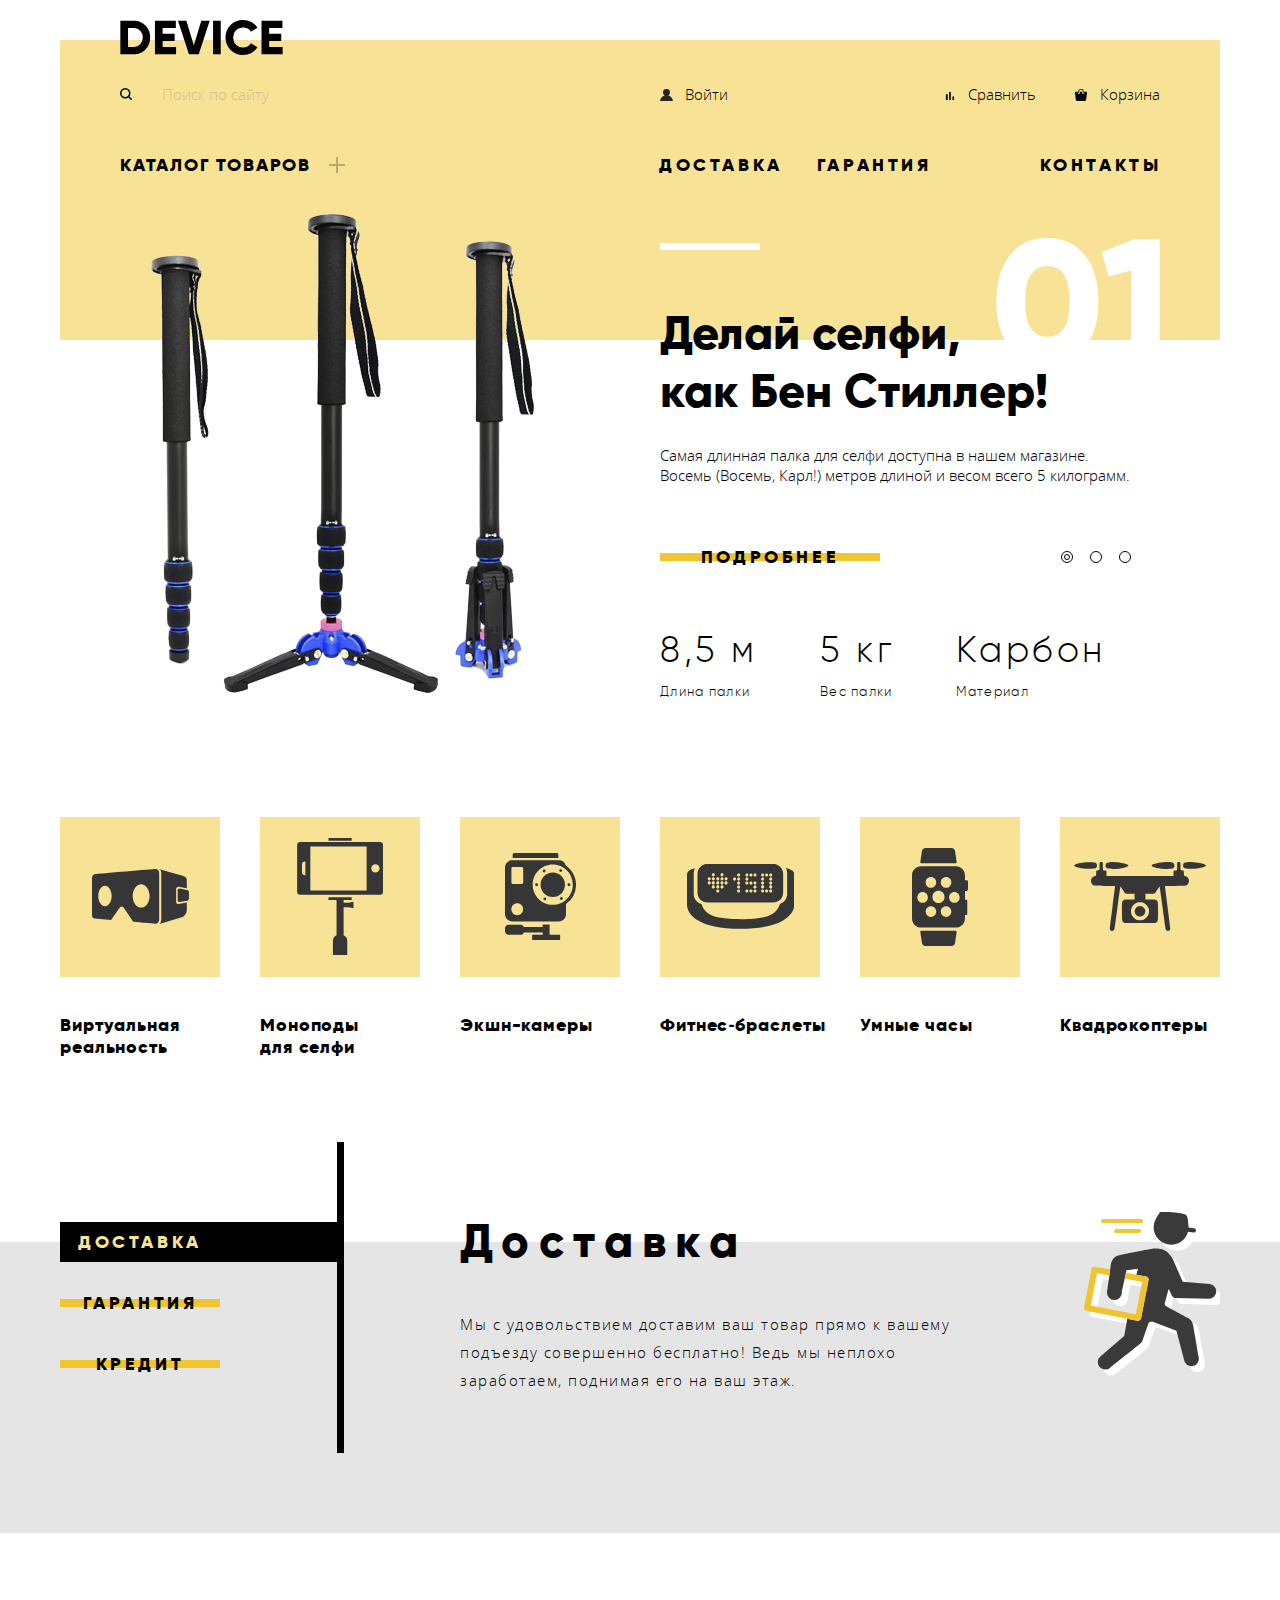
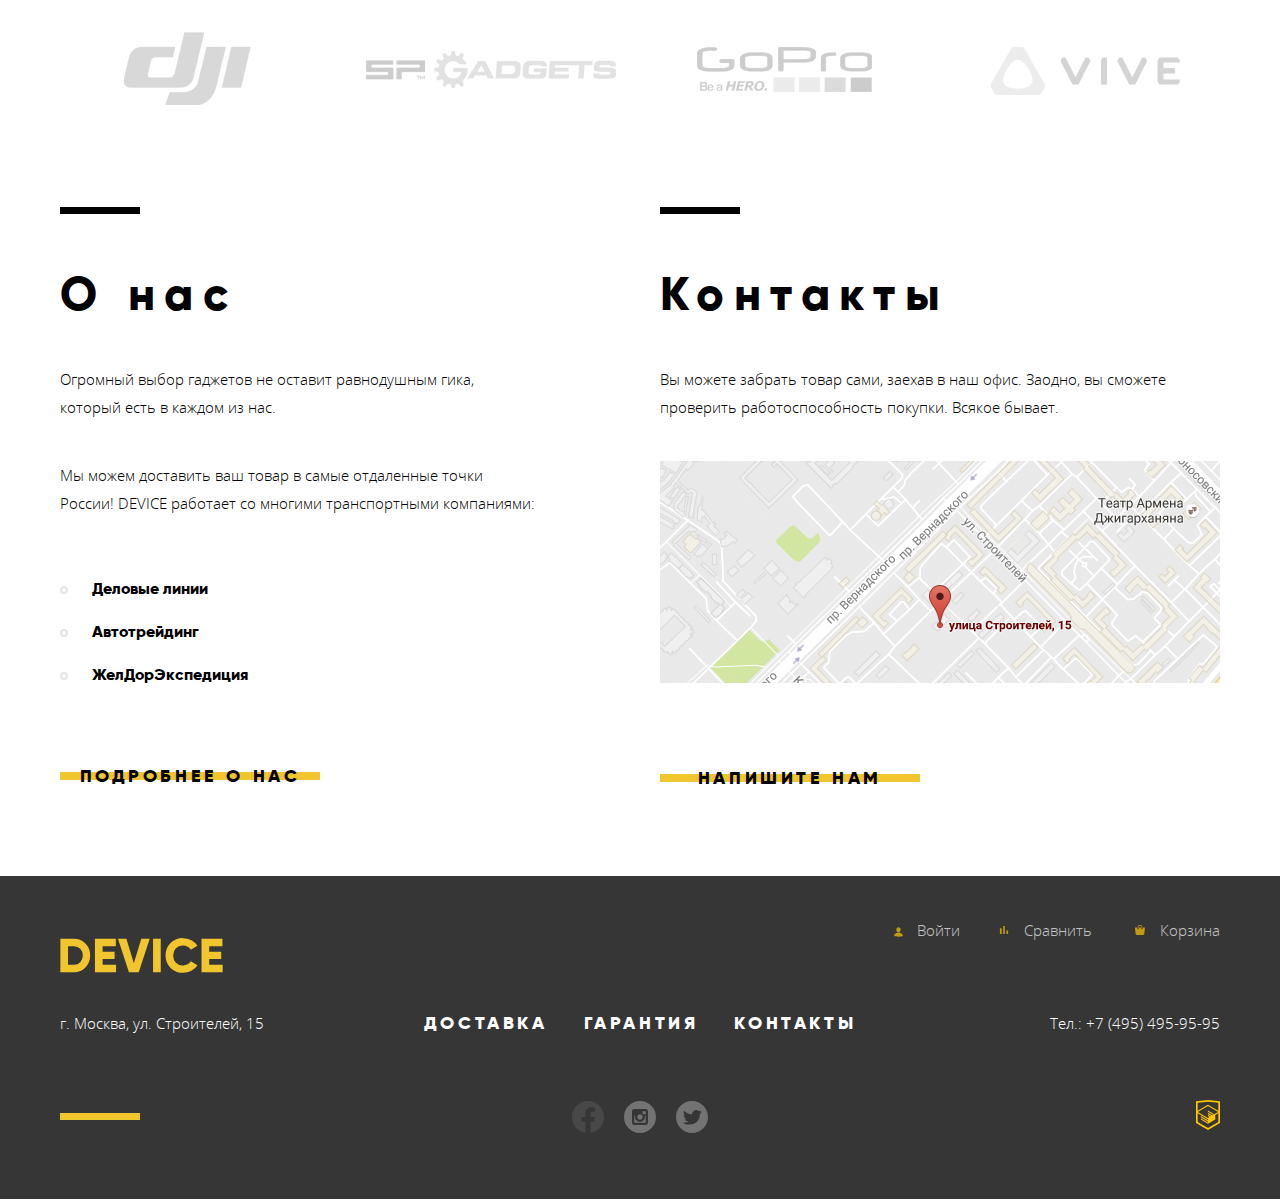
==== commit 969440bb: "Make PerfectPixel enhancement" ====
--- a/index.html
+++ b/index.html
@@ -188,12 +188,12 @@
           </li>
           <li class="popular__item">
             <a class="popular__link" href="catalog.html">
-              <h3 class="popular__header">Моноподы для селфи</h3>
-            </a>
-          </li>
-          <li class="popular__item">
-            <a class="popular__link" href="catalog.html">
-              <h3 class="popular__header">Экшн&#8209;камеры</h3>
+              <h3 class="popular__header">Моноподы<br> для селфи</h3>
+            </a>
+          </li>
+          <li class="popular__item">
+            <a class="popular__link" href="catalog.html">
+              <h3 class="popular__header">Экшн-камеры</h3>
             </a>
           </li>
           <li class="popular__item">
@@ -313,7 +313,7 @@
         </p>
         <ul class="company-list">
           <li class="company-list__item"><b>Деловые линии</b></li>
-          <li class="company-list__item"><b>Авторейдинг</b></li>
+          <li class="company-list__item"><b>Автотрейдинг</b></li>
           <li class="company-list__item"><b>ЖелДорЭкспедиция</b></li>
         </ul>
         <button class="button-common about-us__button" type="button"><span>подробнее о нас</span></button>
--- a/css/styles.css
+++ b/css/styles.css
@@ -169,6 +169,7 @@
   display: flex;
   flex-wrap: wrap;
   align-items: center;
+  margin-top: 4px;
 }
 
 /* Search*/
@@ -184,8 +185,8 @@
   content: "";
   position: absolute;
   top: 20px;
-  width: 14px;
-  height: 14px;
+  width: 12px;
+  height: 12px;
   background: url("../img/search.svg") no-repeat;
 }
 
@@ -313,31 +314,8 @@
 .header__site-menu {
   display: flex;
   flex-wrap: wrap;
-  justify-content: space-between;
-  margin-top: 36px;
-  margin-bottom: 50px;
-}
-
-.header__catalog-item {
-  margin-right: 289px;
-}
-
-.header__delivery-link {
-  margin-right: 38px;
-
-}
-.header__warranty-link {
-  margin-right: 100px;
-}
-
-.header__contacts-link {
-  margin-right: -4px;
-}
-
-.site-menu__button {
-  background-color: inherit;
-  border: none;
-  opacity: 0.3;
+  margin-top: 24px;
+  margin-bottom: 39px;
 }
 
 .site-menu__item {
@@ -348,10 +326,44 @@
   letter-spacing: 0.2em;
 }
 
+.site-menu__item:nth-child(n+5) {
+  margin-right: 20px;
+}
+
+.header__catalog-item {
+  letter-spacing: 0.1em;
+  margin-right: 310px;
+}
+
+.site-menu__link {
+  display: inline-block;
+  padding-top: 10px;
+  padding-bottom: 10px;
+}
+
+
+.header__delivery-link {
+  margin-right: 34px;
+
+}
+.header__warranty-link {
+  margin-right: 108px;
+}
+
+.header__contacts-link {
+  margin-right: -4px;
+}
+
+.site-menu__button {
+  background-color: inherit;
+  border: none;
+  opacity: 0.3;
+}
+
 
 .submenu {
   display: none;
-  padding: 34px 60px 46px;
+  padding: 20px 60px 46px;
   list-style: none;
 }
 
@@ -359,7 +371,7 @@
   display: flex;
   flex-wrap: wrap;
   flex-direction: column;
-  margin-right: 61px;
+  margin-right: 62px;
 }
 
 .submenu__item .submenu__link:nth-child(3n) {
@@ -374,18 +386,12 @@
   text-transform: lowercase;
 }
 
-.site-menu__link {
-  display: inline-block;
-  padding-top: 10px;
-  padding-bottom: 10px;
-}
-
 .submenu__link::first-letter {
   text-transform: capitalize;
 }
 
 .submenu__link {
-  margin-bottom: 20px;
+  margin-bottom: 16px;
 }
 
 .site-menu__item_submenu::after {
@@ -395,7 +401,7 @@
   height: 20px;
   padding: 4px;
   vertical-align: middle;
-  margin-left: 11px;
+  margin-left: 18px;
   opacity: 0.3;
   background: url("../img/plus.svg") no-repeat;
 }
@@ -438,7 +444,7 @@
 
 .promo {
   position: relative;
-  margin-bottom: 136px;
+  margin-bottom: 103px;
 }
 
 .promo::before {
@@ -451,7 +457,7 @@
 }
 .promo-slider {
   list-style: none;
-  margin: 0;
+  margin: -16px 0 0 0;
   padding: 0;
 }
 
@@ -481,7 +487,7 @@
   position: relative;
   width: 500px;
   margin: auto 60px 15px 0;
-  padding-top: 101px;
+  padding-top: 94px;
 }
 
 .promo-slide__number {
@@ -491,11 +497,11 @@
   position: absolute;
   color: var(--basic-white);
   right: -12px;
-  top: 88px;
+  top: 83px;
 }
 
 .slogan {
-  margin: 0 0 30px 0;
+  margin: 0 0 25px 0;
   padding: 0;
 }
 
@@ -509,7 +515,7 @@
 .slogan::before {
   content: "";
   position: absolute;
-  top: 39px;
+  top: 33px;
   left: 0;
   display: block;
   width: 100px;
@@ -540,7 +546,11 @@
 }
 
 .profile__item {
-  margin-right: 46px;
+  margin-right: 62px;
+}
+
+.profile__item:nth-child(3n) {
+  margin-right: 0;
 }
 
 .profile__header {
@@ -549,7 +559,7 @@
   line-height: 15px;
   letter-spacing: 0.1em;
 
-  margin: 15px 0 0 0;
+  margin: 13px 0 0 0;
   padding: 0;
 }
 
@@ -565,8 +575,8 @@
 .slider-controls {
   list-style: none;
   position: absolute;
-  right: 60px;
-  top: 343px;
+  right: 80px;
+  top: 333px;
   z-index: 20;
   display: flex;
   justify-content: flex-start;
@@ -576,7 +586,7 @@
 }
 
 .slider-controls__item {
-  margin-right: 10px;
+  margin-right: 1px;
 }
 
 .slider-controls__button {
@@ -615,7 +625,7 @@
   flex-wrap: wrap;
   justify-content: flex-start;
 
-  margin: 0 0 69px 0;
+  margin: 0 0 84px 0;
   padding: 0;
 }
 
@@ -634,7 +644,7 @@
   display: inline-block;
   width: 160px;
   height: 160px;
-  margin-bottom: 38px;
+  margin-bottom: 33px;
 
   left: 0;
   top: 0;
@@ -739,6 +749,7 @@
   position: relative;
   padding-bottom: 80px;
 }
+
 .service_triggers {
   display: flex;
   flex-basis: 284px;
@@ -746,11 +757,11 @@
   list-style: none;
   border-right: 7px solid var(--basic-black);
   margin: 0 116px 0 0;
-  padding: 80px 0 40px 0;
+  padding: 88px 0 40px 0;
 }
 
 .services__item {
-  margin-bottom: 39px;
+  margin-bottom: 37px;
 }
 
 .services__link {
@@ -770,7 +781,7 @@
 .services__tabs {
   list-style: none;
   margin: 0;
-  padding: 63px 0 0 0;
+  padding: 70px 0 0 0;
 }
 
 
@@ -838,7 +849,7 @@
 
 .brands {
   list-style: none;
-  margin: 90px 0;
+  margin: 87px 0;
   padding: 0;
 }
 
@@ -889,7 +900,7 @@
   font-size: 47px;
   line-height: 58px;
   letter-spacing: 0.2em;
-  margin: 50px 0;
+  margin: 58px 0 42px 0;
 }
 
 .about-us::before,
@@ -920,12 +931,12 @@
   font-size: 16px;
   font-weight: 800;
   list-style: none;
-  margin: 60px 0 0 0;
+  margin: 62px 0 0 0;
   padding: 0;
 }
 
 .company-list__item:not(:last-child) {
-  margin-bottom: 25px;
+  margin-bottom: 23px;
 }
 
 .company-list__item::before {
@@ -942,7 +953,7 @@
 
 .about-us__button {
   width: 260px;
-  margin-top: 84px;
+  margin-top: 79px;
 }
 
 .contacts {
@@ -956,6 +967,7 @@
   font-family: var(--secondary-extra-bold-f);
   font-size: 47px;
   line-height: 58px;
+  margin: 45px 0 30px 0;
   padding-left: 60px;
 }
 
@@ -1054,7 +1066,7 @@
 .filter__fieldset {
   border: none;
   margin: 0;
-  padding: 0 0 37px 0;
+  padding: 0 0 29px 0;
 }
 
 .filter__legend {
@@ -1127,13 +1139,14 @@
 }
 
 .range-controls .toggle-max {
-  left: 59%;
+  left: 57%;
 }
 
 .price-controls {
   display: flex;
   justify-content: space-between;
-  margin-right: 16px;
+  margin-right: 25px;
+  margin-bottom: 8px;
 }
 
 .price-controls label {
@@ -1159,7 +1172,7 @@
 }
 
 .filter__item {
-  margin-bottom: 15px;
+  margin-bottom: 14px;
 }
 
 .filter__label {
@@ -1173,7 +1186,7 @@
   height: 25px;
   width: 26px;
 
-  margin-right: 18px;
+  margin-right: 16px;
   vertical-align: middle;
 
 }
@@ -1339,7 +1352,7 @@
 }
 
 .sort-direction__up {
-  padding: 26px 8px 26px 8px;
+  padding: 26px 18px 26px 8px;
 }
 
 .sort-direction__up::before {
@@ -1377,14 +1390,14 @@
 }
 
 .product-list .product__item:nth-last-child(1),
-.product-list .product__item:last-child(2) {
+.product-list .product__item:nth-last-child(2) {
   margin-bottom: 0;
 }
 
 
 .product__item {
   width: 360px;
-  margin-bottom: 48px;
+  margin-bottom: 39px;
   position: relative;
 }
 
@@ -1396,26 +1409,26 @@
 }
 
 .product__item.product__item_new::before {
-   content: "";
-   position: absolute;
-   top: 24px;
-   right: 24px;
-   width: 61px;
-   height: 61px;
-   border: 2px solid rgba(0, 0, 0, 0.1);
-   border-radius: 50%;
+  content: "";
+  position: absolute;
+  top: 34px;
+  right: 27px;
+  width: 61px;
+  height: 61px;
+  border: 2px solid rgba(0, 0, 0, 0.1);
+  border-radius: 50%;
 }
 
 .product__item.product__item_new::after {
-   content: "New";
-   position: absolute;
-   top: 47px;
-   right: 41px;
-   font-family: var(--secondary-extra-bold-f);
-   font-size: 12px;
-   line-height: 15px;
-   text-transform: uppercase;
-   color: rgba(0, 0, 0, 0.3);
+  content: "New";
+  position: absolute;
+  top: 57px;
+  right: 43px;
+  font-family: var(--secondary-extra-bold-f);
+  font-size: 12px;
+  line-height: 15px;
+  text-transform: uppercase;
+  color: rgba(0, 0, 0, 0.3);
 }
 
 .product__button_cart {
@@ -1538,6 +1551,12 @@
 .pagination-button {
   padding: 25px 15px;
 }
+
+.pagination__button_previous,
+.pagination__button_next {
+  padding: 25px 25px;
+}
+
 /* --- Footer --- */
 
 .flexbox {
@@ -1547,7 +1566,7 @@
 }
 
 .footer-wrapper-top {
-  margin-top: 40px;
+  margin-top: 44px;
 }
 
 .footer__logo {
@@ -1568,7 +1587,7 @@
 }
 
 .cart_footer:before {
-  background:  url("../img/cart -footer.svg") no-repeat;
+  background:  url("../img/cart-footer.svg") no-repeat;
 }
 
 .user-menu__link_logout {
@@ -1577,7 +1596,7 @@
 
 .footer-wrapper-middle {
   align-items: baseline;
-  margin-top: 40px;
+  margin-top: 25px;
 
   position: relative;
 }
@@ -1605,7 +1624,7 @@
 
 .footer-wrapper-bottom {
   align-items: center;
-  margin-top: 67px;
+  margin-top: 56px;
   margin-bottom: 65px;
 
   position: relative;
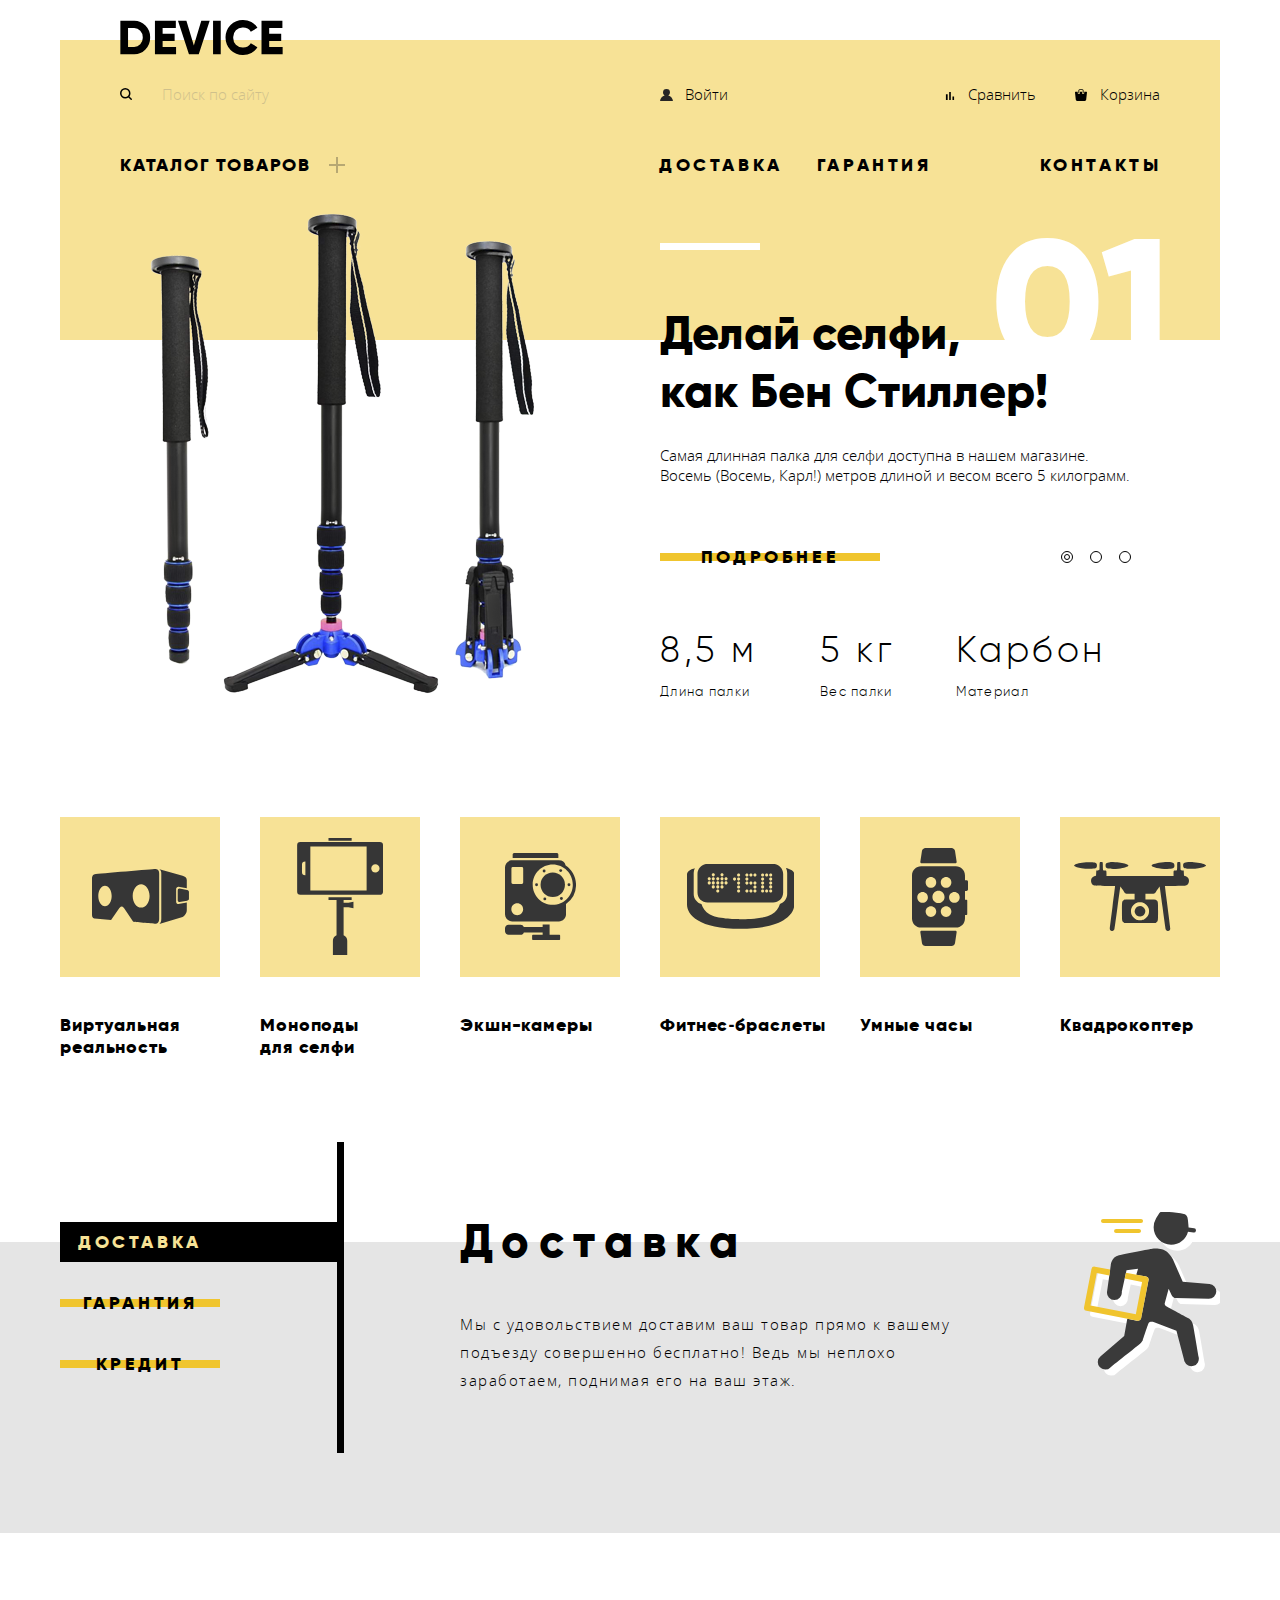
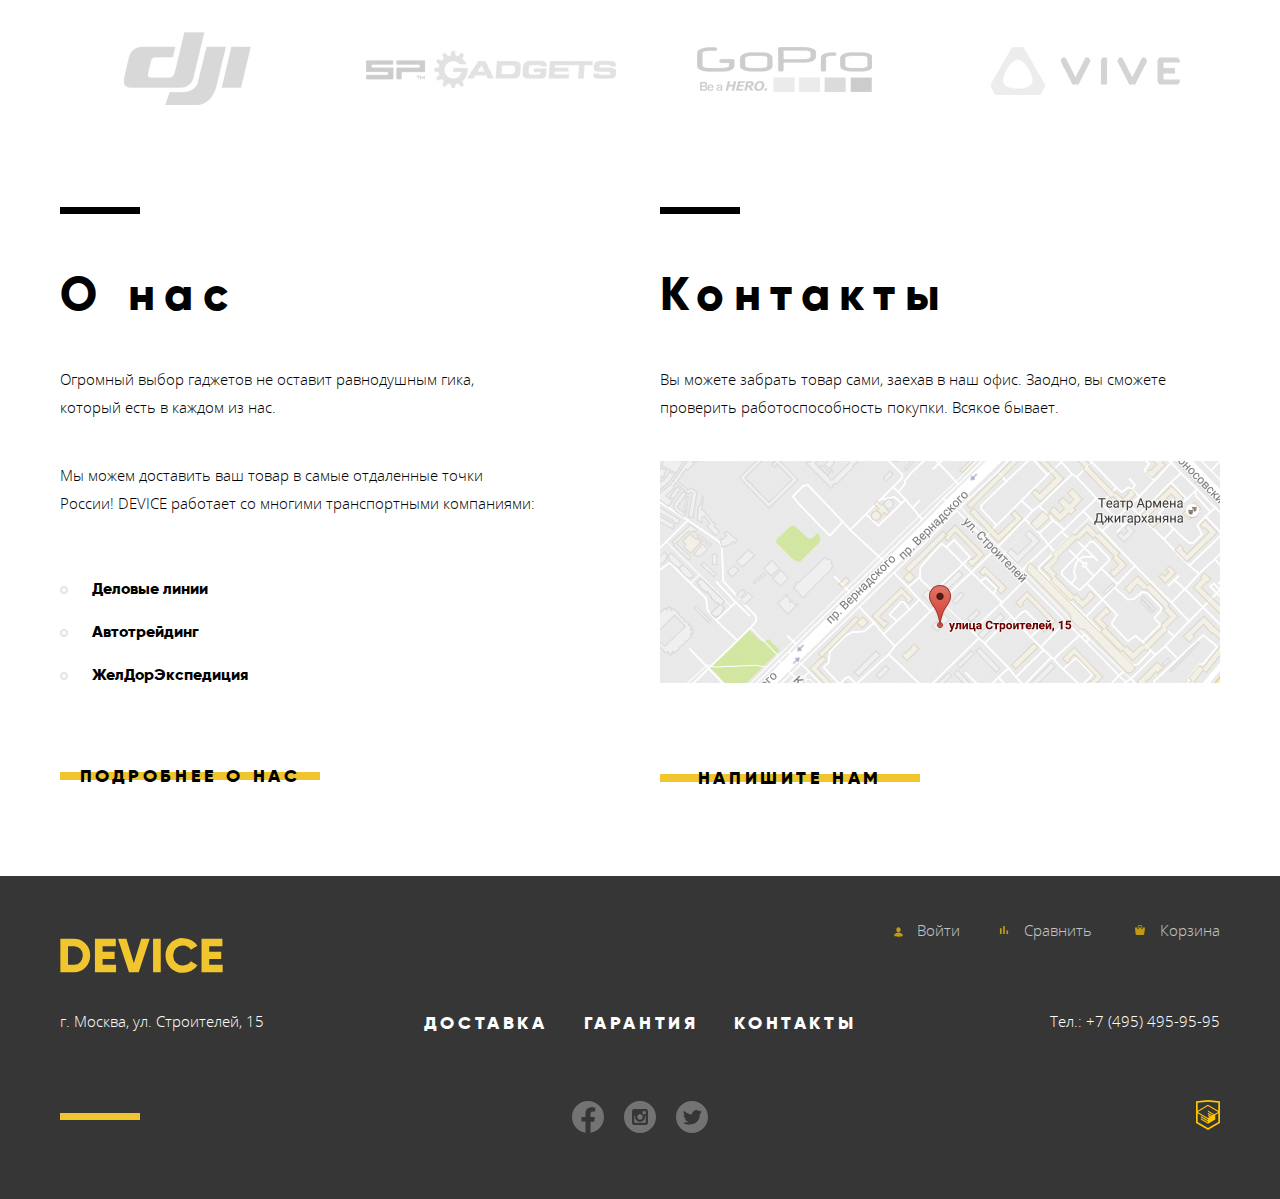
==== commit 4cf74b99: "Change sequence of css properties; add vitual js functionality; some fixes" ====
--- a/index.html
+++ b/index.html
@@ -208,7 +208,7 @@
           </li>
           <li class="popular__item">
             <a class="popular__link" href="catalog.html">
-              <h3 class="popular__header">Квадрокоптеры</h3>
+              <h3 class="popular__header">Квадрокоптер</h3>
             </a>
           </li>
         </ul>
@@ -218,17 +218,17 @@
           <h2 class="visually-hidden">Сервисы</h2>
           <ul class="service_triggers">
             <li class="services__item">
-              <button class="services__link button-common services__link_active">Доставка</button>
+              <button class="services__button button-common services__button_active">Доставка</button>
             </li>
             <li class="services__item">
-              <button class="services__link button-common">Гарантия</button>
+              <button class="services__button button-common">Гарантия</button>
             </li>
             <li class="services__item">
-              <button class="services__link button-common">Кредит</button>
+              <button class="services__button button-common">Кредит</button>
             </li>
           </ul>
           <ul class="services__tabs">
-            <li id="delivery" class="tab__item tab__item_delivery">
+            <li id="delivery" class="tab__item tab_current">
               <h3 class="tab__header">Доставка</h3>
               <p class="tab__text">
                 Мы с удовольствием доставим ваш товар прямо к вашему<br>
@@ -236,7 +236,7 @@
                 заработаем, поднимая его на ваш этаж.
               </p>
             </li>
-            <li id="warranty" class="tab__item tab__item_warranty">
+            <li id="warranty" class="tab__item">
               <h3 class="tab__header">Гарантия</h3>
               <p class="tab__text">
                 Если из-за возгорания купленного у нас товара у вас сгорит дом —<br>
@@ -244,7 +244,7 @@
                 Товар, не дом, конечно же.
               </p>
             </li>
-            <li id="credit" class="tab__item tab__item_credit">
+            <li id="credit" class="tab__item">
             <h3 class="tab__header">Кредит</h3>
             <p class="tab__text">
               Залезть в долговую яму стало проще! Кредитные консультанты<br>
@@ -325,13 +325,13 @@
           Заодно, вы сможете<br>
           проверить работоспособность покупки. Всякое бывает.
         </p>
-        <a href="#" aria-label="Перейти на yandex карты">
+        <a class="map__show" href="#" aria-label="Перейти на yandex карты">
           <img src="img/map.png"
                width="560"
                height="222"
                alt="Карта с маркером Москва улица Строителй 15">
         </a>
-        <button class="button-common about-us__button" type="button"><span>напишите нам</span></button>
+        <button class="button-common contact__button contact__show" type="button"><span>напишите нам</span></button>
       </section>
       </div>
     </main>
@@ -451,17 +451,19 @@
     </section>
     <section class="modal-map">
       <h2 class="visually-hidden">Как до нас добраться</h2>
-      <figure class="map">
-        <img src="img/map-big.png"
-         width="960"
-         height="560"
-         alt="Карта с маркером Москва улица Строителй 15">
-      </figure>
-      <button aria-label="Закрыть форму обратной связи"
-              class="modal-contact__close" type="button">
+      <iframe class="modal-map__iframe" src="https://www.google.com/maps/embed?pb=!1m18!1m12!1m3!1d1124.5350115390638!2d37.53049239862306!3d55.68777033966506!2m3!1f0!2f0!3f0!3m2!1i1024!2i768!4f13.1!3m3!1m2!1s0x46b54cf65f5c8955%3A0x694710ccd55501e!2sUlitsa%20Stroiteley%2C%2015%2C%20Moskva%2C%20119311!5e0!3m2!1sen!2sru!4v1593605683647!5m2!1sen!2sru" width="960" height="560" frameborder="0" allowfullscreen="" aria-hidden="false" tabindex="0"></iframe>
+      <img class="modal-map__img" src="img/map-big.png"
+       width="960"
+       height="560"
+       alt="Карта с маркером Москва улица Строителй 15">
+      <button aria-label="Закрыть карту"
+              class="modal-map__close" type="button">
         <img src="img/modal-close.svg" width="55" height="55"
              alt="">
       </button>
     </section>
+
+  <script src="js/modal.js"></script>
+  <script src="js/slider.js"></script>
   </body>
 </html>
--- a/css/styles.css
+++ b/css/styles.css
@@ -102,8 +102,8 @@
   width: 1px;
   height: 1px;
   margin: -1px;
+  padding: 0;
   border: 0;
-  padding: 0;
   white-space: nowrap;
   clip-path: inset(100%);
   clip: rect(0 0 0 0);
@@ -111,16 +111,15 @@
 }
 
 .button-common {
+  position: relative;
+  z-index: 1;
+  border: none;
   font-family: var(--secondary-extra-bold-f);
   font-size: 18px;
   line-height: 22px;
   letter-spacing: 0.2em;
   text-transform: uppercase;
-  border: none;
   background-color: transparent;
-  position: relative;
-
-  z-index: 1;
 }
 
 .button-common::before {
@@ -128,10 +127,10 @@
   position: absolute;
   top: 8px;
   left: 0;
+  z-index: -1;
   width: 100%;
   height: 8px;
   background-color: var(--special-yellow-dark);
-  z-index: -1;
   transition: all .3s linear;
 }
 
@@ -141,9 +140,9 @@
 
 .button-common:focus::before,
 .button-common:hover::before {
-   top: -8px;
-   height: 40px;
-   z-index: -1;
+  top: -8px;
+  z-index: -1;
+  height: 40px;
 }
 /* --- Header --- */
 
@@ -153,11 +152,11 @@
 }
 
 .main-header {
+  position: relative;
   min-height: 154px;
-  position: relative;
+  margin-top: 40px;
+  padding: 24px 60px 0px 60px;
   background-color: var(--special-yellow);
-  padding: 24px 60px 0px 60px;
-  margin-top: 40px;
 }
 
 .header__logo {
@@ -192,14 +191,14 @@
 
 .input-search {
   flex-grow: 1;
+  margin-right: 0;
+  padding: 14px 0 14px 40px;
+  border: 2px solid transparent;
+  border-right: none;
   font-size: 15px;
   line-height: 20px;
   background-color: transparent;
-  border: 2px solid transparent;
-  border-right: none;
   opacity: 0.3;
-  padding: 14px 0 14px 40px;
-  margin-right: 0;
 }
 
 .input-search:hover {
@@ -228,7 +227,6 @@
   background-color: var(--basic-black);
   color: var(--basic-white);
   opacity: 1;
-
 }
 
 .button-search:active {
@@ -247,6 +245,37 @@
 }
 
 .user-menu__link_login::before {
+  content: "";
+  display: inline-block;
+  width: 14px;
+  height: 14px;
+  margin-right: 11px;
+  vertical-align: middle;
+}
+
+.login_header::before {
+  background: url("../img/user.svg") no-repeat;
+}
+
+.logout-header {
+  opacity: 0.3;
+}
+
+.logout-header:hover,
+.logout-header:focus {
+  opacity: 0.7;
+}
+.header__product-actions {
+  display: flex;
+  flex-wrap: wrap;
+  margin-left: auto;
+}
+
+.product-actions__link {
+  margin-left: 39px;
+}
+
+.product-actions__link_compare::before {
   content: "";
   display: inline-block;
   width: 14px;
@@ -255,29 +284,11 @@
   margin-right: 11px;
 }
 
-.login_header::before {
-  background: url("../img/user.svg") no-repeat;
-}
-
-.logout-header {
-  opacity: 0.3;
-}
-
-.logout-header:hover,
-.logout-header:focus {
-  opacity: 0.7;
-}
-.header__product-actions {
-  display: flex;
-  flex-wrap: wrap;
-  margin-left: auto;
-}
-
-.product-actions__link {
-  margin-left: 39px;
-}
-
-.product-actions__link_compare::before {
+.compare_header::before {
+  background: url("../img/compare.svg") no-repeat;
+}
+
+.product-actions__link_cart::before {
   content: "";
   display: inline-block;
   width: 14px;
@@ -286,19 +297,6 @@
   margin-right: 11px;
 }
 
-.compare_header::before {
-  background: url("../img/compare.svg") no-repeat;
-}
-
-.product-actions__link_cart::before {
-  content: "";
-  display: inline-block;
-  width: 14px;
-  height: 14px;
-  vertical-align: middle;
-  margin-right: 11px;
-}
-
 .cart_header::before {
   background: url("../img/cart.svg") no-repeat;
 }
@@ -307,8 +305,8 @@
 
 .site-menu {
   list-style: none;
-  padding: 0;
   margin: 0;
+  padding: 0;
 }
 
 .header__site-menu {
@@ -339,6 +337,7 @@
   display: inline-block;
   padding-top: 10px;
   padding-bottom: 10px;
+  vertical-align: middle;
 }
 
 
@@ -355,8 +354,8 @@
 }
 
 .site-menu__button {
+  border: none;
   background-color: inherit;
-  border: none;
   opacity: 0.3;
 }
 
@@ -399,21 +398,21 @@
   display: inline-block;
   width: 20px;
   height: 20px;
+  margin-left: 18px;
   padding: 4px;
   vertical-align: middle;
-  margin-left: 18px;
+  background: url("../img/plus.svg") no-repeat;
   opacity: 0.3;
-  background: url("../img/plus.svg") no-repeat;
 }
 
 .header__catalog-item:hover .submenu {
+  display: flex;
+  flex-wrap: wrap;
+  justify-content: start;
   position: absolute;
   left: 0;
   width: 100%;
   z-index: 10;
-  display: flex;
-  flex-wrap: wrap;
-  justify-content: start;
   background-color: var(--special-yellow);
 }
 
@@ -450,20 +449,21 @@
 .promo::before {
   content: "";
   position: absolute;
-  background-color: var(--special-yellow);
+  z-index: -1;
   width: 100%;
   height: 130px;
-  z-index: -1;
-}
+  background-color: var(--special-yellow);
+}
+
 .promo-slider {
+  margin: -16px 0 0 0;
+  padding: 0;
   list-style: none;
-  margin: -16px 0 0 0;
-  padding: 0;
 }
 
 .promo-slider__img-wrapper {
+  display: flex;
   align-items: center;
-  display: flex;
   width: 564px;
   height: 486px;
 
@@ -471,7 +471,19 @@
 
 .promo-slider__img {
   display: block;
+  /*margin: 0 auto;*/
+}
+
+.promo-slider__item:nth-of-type(1) .promo-slider__img {
   margin: 0 auto;
+}
+
+.promo-slider__item:nth-of-type(2) .promo-slider__img {
+  margin: 55px 65px 0 115px;
+}
+
+.promo-slider__item:nth-of-type(3) .promo-slider__img {
+  margin: 15px 65px 0 25px;
 }
 
 .promo-slider__item {
@@ -491,13 +503,14 @@
 }
 
 .promo-slide__number {
+  position: absolute;
+  top: 83px;
+  right: -12px;
+  z-index: -1;
   font-family: var(--secondary-extra-bold-f);
   font-size: 179px;
   text-transform: uppercase;
-  position: absolute;
   color: var(--basic-white);
-  right: -12px;
-  top: 83px;
 }
 
 .slogan {
@@ -513,22 +526,21 @@
 }
 
 .slogan::before {
+  display: block;
   content: "";
   position: absolute;
   top: 33px;
   left: 0;
-  display: block;
   width: 100px;
   height: 7px;
   background-color: var(--basic-white);
 }
 
 .promo-slider__text  {
+  margin: 0;
+  padding: 0;
   font-size: 15px;
   line-height: 20px;
-
-  margin: 0;
-  padding: 0;
 }
 
 .promo-slider__button {
@@ -537,52 +549,53 @@
 }
 
 .profile {
+  display: flex;
+  flex-wrap: wrap;
+  margin: 0;
+  padding: 0;
   list-style: none;
-  margin: 0;
-  padding: 0;
-
-  display: flex;
-  flex-wrap: wrap;
 }
 
 .profile__item {
   margin-right: 62px;
 }
 
+.promo-slider__item:nth-of-type(3) .profile__item {
+  margin-right: 25px;
+}
+
 .profile__item:nth-child(3n) {
   margin-right: 0;
 }
 
 .profile__header {
+  margin: 13px 0 0 0;
+  padding: 0;
   font-family: var(--secondary-light-f);
   font-size: 13px;
   line-height: 15px;
   letter-spacing: 0.1em;
-
-  margin: 13px 0 0 0;
-  padding: 0;
 }
 
 .profile__value {
+  margin: 0;
+  padding: 0;
   font-family: var(--secondary-light-f);
   font-size: 36px;
   line-height: 42px;
   letter-spacing: 0.1em;
-  margin: 0;
-  padding: 0;
 }
 
 .slider-controls {
-  list-style: none;
+  display: flex;
+  justify-content: flex-start;
   position: absolute;
   right: 80px;
   top: 333px;
   z-index: 20;
-  display: flex;
-  justify-content: flex-start;
-
   margin: 0;
-  padding: 0
+  padding: 0;
+  list-style: none;
 }
 
 .slider-controls__item {
@@ -590,43 +603,38 @@
 }
 
 .slider-controls__button {
-  cursor: pointer;
-
-  background-color: transparent;
-  border: none;
-
   margin: 0;
   padding: 8px;
-
+  border: none;
+  background-color: transparent;
+  cursor: pointer;
 }
 
 .slider-controls__button.button_current::before {
-  content: "";
   display: block;
+  content: "";
   width: 12px;
   height: 12px;
   background: url("../img/slider-button.svg") no-repeat;
 }
 
 .slider-controls__button::before {
-  content: "";
   display: block;
+  content: "";
   width: 12px;
   height: 12px;
   background: url("../img/slider-button-empty.svg") no-repeat;
 }
 
-
 /*Popular*/
 
 .popular {
-  list-style: none;
   display: flex;
   flex-wrap: wrap;
   justify-content: flex-start;
-
   margin: 0 0 84px 0;
   padding: 0;
+  list-style: none;
 }
 
 .popular__item {
@@ -640,24 +648,22 @@
 }
 
 .popular__link::before {
-  content: "";
   display: inline-block;
+  vertical-align: baseline;
+  content: "";
+  left: 0;
+  top: 0;
   width: 160px;
   height: 160px;
   margin-bottom: 33px;
-
-  left: 0;
+}
+.popular__link::after {
+  display: block;
+  position: absolute;
+  content: "";
   top: 0;
-}
-.popular__link::after {
-  content: "";
-  display: block;
-  position: absolute;
   width: 160px;
   height: 160px;
-
-  top: 0;
-
 }
 
 .popular__item:nth-child(1) .popular__link::after {
@@ -714,18 +720,15 @@
 .popular__link:active::after,
 .popular__link:active .popular__header {
   opacity: 0.3;
-;
-}
-
+}
 
 .popular__header {
+  margin: 0;
+  padding: 0;
   font-family: var(--secondary-extra-bold-f);
   font-size: 18px;
   line-height: 22px;
   letter-spacing: 0.05em;
-
-  margin: 0;
-  padding: 0;
 }
 
 /*Services*/
@@ -735,13 +738,13 @@
 }
 
 .services::before {
-  content: "";
   display: block;
+  content: "";
+  position: absolute;
+  z-index: 0;
   width: 100%;
   height: 100px;
   background-color: var(--basic-white);
-  position: absolute;
-  z-index: 0;
 }
 
 .services-wraper  {
@@ -754,24 +757,24 @@
   display: flex;
   flex-basis: 284px;
   flex-direction: column;
-  list-style: none;
-  border-right: 7px solid var(--basic-black);
   margin: 0 116px 0 0;
   padding: 88px 0 40px 0;
+  border-right: 7px solid var(--basic-black);
+  list-style: none;
 }
 
 .services__item {
   margin-bottom: 37px;
 }
 
-.services__link {
+.services__button {
   width: 160px;
 }
 
-.services__link_active {
+.services__button_active {
   color: var(--special-yellow)
 }
-.services__link_active::before {
+.services__button_active::before {
   top: -8px;
   width: 277px;
   height: 40px;
@@ -779,78 +782,71 @@
 }
 
 .services__tabs {
-  list-style: none;
   margin: 0;
   padding: 70px 0 0 0;
-}
-
-
-.tab__item:nth-child(1) {
-  /*display: none;*/
+  list-style: none;
 }
 
 .tab__item:nth-child(1)::before {
-  content: "";
   display: block;
+  content: "";
   width: 136px;
   height: 164px;
   position: absolute;
+  right: 0;
   background-image: url("../img/delivery.svg");
-  right: 0;
-}
-
-.tab__item:nth-child(2){
-  display: none;
 }
 
 .tab__item:nth-child(2)::before {
-  content: "";
   display: block;
+  content: "";
   width: 164px;
   height: 188px;
   position: absolute;
+  right: 0;
   background-image: url("../img/warranty.svg");
-  right: 0;
-}
-
-.tab__item:nth-child(3) {
-  display: none;
 }
 
 .tab__item:nth-child(3)::before {
-  content: "";
   display: block;
+  content: "";
   width: 150px;
   height: 180px;
   position: absolute;
+  right: 0;
   background-image: url("../img/credit.svg");
-  right: 0;
+}
+
+.tab__item {
+  display: none;
+}
+
+.tab_current {
+  display: block;
 }
 
 .tab__header {
+  margin: 0 0 40px 0;
+  padding: 0;
   font-family: var(--secondary-extra-bold-f);
   font-size: 47px;
   line-height: 58px;
   letter-spacing: 0.2em;
-
-  margin: 0 0 40px 0;
-  padding: 0;
 }
 
 .tab__text {
+  margin: 0;
+  padding: 0;
   font-size: 15px;
   line-height: 28px;
   letter-spacing: 0.1em;
-
-  margin: 0;
-  padding: 0;
 }
 /*Brands*/
 
 .brands {
+  margin: 87px 0;
+  padding: 0;
   list-style: none;
-  margin: 87px 0;
-  padding: 0;
 }
 
 .brands__link {
@@ -892,27 +888,27 @@
 .about-us {
   width: 500px;
   position: relative;
-  /*padding-bottom: 130px;*/
 }
 
 .info-header {
+  margin: 58px 0 42px 0;
   font-family: var(--secondary-extra-bold-f);
   font-size: 47px;
   line-height: 58px;
   letter-spacing: 0.2em;
-  margin: 58px 0 42px 0;
 }
 
 .about-us::before,
 .contacts::before {
-  content: "";
-  position: absolute;
   display: inline-block;
+  vertical-align: baseline;
+  content: "";
+  width: 80px;
+  height: 7px;
+  position: absolute;
   top: 0;
   left: 0;
   background-color: var(--basic-black);
-  width: 80px;
-  height: 7px;
 }
 
 .advantages {
@@ -921,18 +917,18 @@
 }
 
 .advantages__item {
+  margin: 0 0 40px 0;
   font-size: inherit;
   line-height: 28px;
-  margin: 0 0 40px 0;
 }
 
 .company-list {
+  margin: 62px 0 0 0;
+  padding: 0;
   font-family: var(--secondary-extra-bold-f);
   font-size: 16px;
   font-weight: 800;
   list-style: none;
-  margin: 62px 0 0 0;
-  padding: 0;
 }
 
 .company-list__item:not(:last-child) {
@@ -940,17 +936,18 @@
 }
 
 .company-list__item::before {
+  display: inline-block;
   content: "";
   top: 17px;
   left: -32px;
-  display: inline-block;
   width: 8px;
   height: 8px;
+  margin-right: 24px;
   border-radius: 50%;
   border: 2px solid var(--basic-grey-light);
-  margin-right: 24px;
-}
-
+}
+
+.contact__button,
 .about-us__button {
   width: 260px;
   margin-top: 79px;
@@ -964,11 +961,11 @@
 /* --- Main catalog --- */
 
 .page-title {
+  margin: 45px 0 30px 0;
+  padding-left: 60px;
   font-family: var(--secondary-extra-bold-f);
   font-size: 47px;
   line-height: 58px;
-  margin: 45px 0 30px 0;
-  padding-left: 60px;
 }
 
 
@@ -976,26 +973,26 @@
   display: flex;
   flex-wrap: wrap;
   justify-content: flex-start;
+  margin-bottom: 50px;
+  padding-left: 60px;
   list-style: none;
-  padding-left: 60px;
-  margin-bottom: 50px;
 }
 
 .breadcrumbs__item {
+  margin-right: 40px;
+  position: relative;
   font-size: 14px;
   line-height: 19px;
-  margin-right: 40px;
-  position: relative;
 }
 
 .breadcrumbs__item:not(:last-child)::after {
-  content: "";
-  position: absolute;
   display: inline-block;
-  margin-left: 17px;
+  content: "";
+  position: absolute;
   top: 7px;
   width: 10px;
   height: 10px;
+  margin-left: 17px;
   background: url("../img/nav-arrow.svg") no-repeat;
 }
 
@@ -1012,78 +1009,86 @@
   opacity: 0.1;
 }
 
+/*Catalog*/
+.decoration-wrapper {
+  overflow: hidden;
+}
+.catalog-wrapper {
+  display: flex;
+}
+
 /*Filter*/
 
 .filters {
+  position: relative;
   width: 328px;
   background-color: var(--basic-grey-light);
-  position: relative;
 }
 
 .filters::before {
-    content: "";
-    position: absolute;
-    width: 100vw;
-    height: 100%;
-    background-color: var(--basic-grey-light);
-    right: 0;
-    z-index: -1;
+  content: "";
+  position: absolute;
+  right: 0;
+  z-index: -1;
+  width: 100vw;
+  height: 100%;
+  background-color: var(--basic-grey-light);
 }
 
 .filter {
   position: relative;
+  margin-top: 70px;
   padding-left: 60px;
-  margin-top: 70px;
 }
 
 .filter-title__wrapper {
+  position: relative;
+  padding-left: 60px;
   background-color: var(--spacial-grey-middle);
-  padding-left: 60px;
-  position: relative;
 }
 
 .filter-title__wrapper::before {
   content: "";
   position: absolute;
+  right: 0;
+  z-index: -1;
   height: 100%;
   width: 100vw;
   background-color: var(--spacial-grey-middle);
-  right: 0;
-  z-index: -1;
 }
 
 .filter-title {
+  margin: 0;
+  padding-top: 25px;
+  padding-bottom: 25px;
   font-family: var(--secondary-extra-bold-f);
   font-size: 16px;
   line-height: 20px;
   letter-spacing: 0.1em;
   text-transform: uppercase;
-  padding-top: 25px;
-  padding-bottom: 25px;
-  margin: 0;
 }
 
 .filter__fieldset {
-  border: none;
   margin: 0;
   padding: 0 0 29px 0;
+  border: none;
 }
 
 .filter__legend {
+  position: relative;
+  padding-top: 16px;
   font-family: var(--secondary-extra-bold-f);
   font-size: 14px;
   line-height: 17px;
   letter-spacing: 0.1em;
-  position: relative;
-  padding-top: 16px;
 }
 
 .filter__legend::before {
+  display: block;
   content: "";
   position: absolute;
   top: 0;
   left: 0;
-  display: block;
   width: 201px;
   height: 2px;
   background-color: #000;
@@ -1113,11 +1118,10 @@
 }
 
 .range-controls .bar {
+  margin-left: 0;
+  width: 64%;
   height: 2px;
   background: var(--special-green);
-
-  width: 64%;
-  margin-left: 0%
 }
 
 .range-controls .toggle {
@@ -1128,14 +1132,14 @@
   height: 20px;
   padding: 0;
   border: 8px solid #ffffff;
-  background-color: #ababab;
   border-radius: 50%;
   box-shadow: 0 2px 1px 0 #cfcfcf;
+  background-color: #ababab;
   cursor: pointer;
 }
 
 .range-controls .toggle-min {
-  left: 0%;
+  left: 0;
 }
 
 .range-controls .toggle-max {
@@ -1180,15 +1184,12 @@
 }
 
 .filter__label::before {
-  content: "";
   display: inline-block;
-
+  vertical-align: middle;
+  content: "";
   height: 25px;
   width: 26px;
-
   margin-right: 16px;
-  vertical-align: middle;
-
 }
 
 .filter__checkbox:not(:active):not(checked) + .filter__label::before {
@@ -1266,28 +1267,24 @@
   width: 200px;
 }
 
-/*Catalog*/
-.catalog-wrapper {
-  display: flex;
-}
-
 /*Sort*/
 
 .sort {
   display: flex;
   justify-content: flex-start;
   align-items: baseline;
+  position: relative;
   background-color: var(--basic-grey-light);
-  position: relative;
 }
 
 .sort::after {
   content: "";
   position: absolute;
+  z-index: -1;
   width: 100vw;
-  min-height: 70px;
+  min-width: 960px;
+  height: 100%;
   background-color: var(--basic-grey-light);
-  z-index: -1;
 }
 
 .filter-title_sort {
@@ -1296,23 +1293,21 @@
 }
 
 .sort-options {
+  margin: 0;
+  padding: 0;
   list-style: none;
-  margin: 0;
-  padding: 0;
 }
 
 .sort-options__button {
-  background: transparent;
+  display: block;
   border:none;
   margin: 0;
-
+  padding: 26px 15px;
+  background: transparent;
   opacity: 0.3;
-
   font-family: var(--base-light-f);
   font-size: 14px;
   line-height: 19px;
-  display: block;
-  padding: 26px 15px;
 }
 
 
@@ -1327,27 +1322,27 @@
 }
 
 .sort-direction {
+  margin: 0 0 0 auto;
+  padding: 0;
   list-style: none;
-  margin: 0 0 0 auto;
-  padding: 0;
 }
 
 .sort-direction__button {
+  border: none;
   background: transparent;
-  border: none;
   opacity: 0.2;
 }
 
 .sort-direction__down {
-    padding: 26px 0 26px 8px;
+  padding: 26px 0 26px 8px;
 }
 
 .sort-direction__down::before{
   content: "";
   display: inline-block;
+  vertical-align: middle;
   width: 11px;
   height: 10px;
-  vertical-align: middle;
   background: url("../img/icon-down-dir.svg") no-repeat;
 }
 
@@ -1356,11 +1351,11 @@
 }
 
 .sort-direction__up::before {
-  content: "";
   display: inline-block;
+  vertical-align: middle;
+  content: "";
   width: 11px;
   height: 10px;
-  vertical-align: middle;
   background: url("../img/icon-up-dir.svg") no-repeat;
 }
 
@@ -1380,8 +1375,8 @@
   flex-wrap: wrap;
   justify-content: space-between;
   width: 760px;
-  padding: 0;
   margin: 70px 0 0 72px;
+  padding: 0;
   list-style: none;
 }
 
@@ -1396,9 +1391,9 @@
 
 
 .product__item {
+  position: relative;
   width: 360px;
   margin-bottom: 39px;
-  position: relative;
 }
 
 .product__item:hover .product__actions {
@@ -1409,25 +1404,19 @@
 }
 
 .product__item.product__item_new::before {
-  content: "";
-  position: absolute;
-  top: 34px;
-  right: 27px;
-  width: 61px;
-  height: 61px;
-  border: 2px solid rgba(0, 0, 0, 0.1);
+  content: "New";
+  position: absolute;
+  top: 30px;
+  right: 30px;
+  width: 62px;
+  height: 62px;
+  border: 2px solid rgba(0, 0, 0, 0.3);
   border-radius: 50%;
-}
-
-.product__item.product__item_new::after {
-  content: "New";
-  position: absolute;
-  top: 57px;
-  right: 43px;
   font-family: var(--secondary-extra-bold-f);
   font-size: 12px;
-  line-height: 15px;
+  line-height: 58px;
   text-transform: uppercase;
+  text-align: center;
   color: rgba(0, 0, 0, 0.3);
 }
 
@@ -1438,12 +1427,12 @@
 }
 
 .product__header {
+  margin: 0 5px 0 0;
+  flex-grow: 0;
   font-family: var(--secondary-extra-bold-f);
   font-size: 18px;
   line-height: 22px;
   letter-spacing: 0.05em;
-  margin: 0 5px 0 0;
-  flex-grow: 0;
 }
 
 .product__header::first-letter {
@@ -1453,9 +1442,9 @@
 .product__actions {
   display: none;
   position: absolute;
+  z-index: 1;
   width: 100%;
   height: 380px;
-  z-index: 1;
   background-color: rgba(var(--basic-grey-light-rgb), 0.7);
 }
 
@@ -1467,22 +1456,22 @@
 }
 
 .product__price {
+  flex-shrink: 0;
+  min-width: 80px;
   font-family: var(--secondary-light-f);
   font-size: 16px;
   line-height: 18px;
   letter-spacing: 0.05em;
-  flex-shrink: 0;
-  min-width: 80px;
 }
 
 .product__button_compare {
+  border: none;
   font-family: var(--base-light-f);
   font-size: 13px;
   line-height: 18px;
   letter-spacing: 0.1em;
   background-color: transparent;
   opacity: 0.5;
-  border: none;
 }
 
 .product__button_compare:hover,
@@ -1505,14 +1494,13 @@
 
 
 .pagination-button {
+  border: none;
   font-family: var(--secondary-extra-bold-f);
   font-size: 16px;
   line-height: 20px;
   letter-spacing: 0.1em;
   text-transform: uppercase;
   background: transparent;
-  border: none;
-
   opacity: 0.3;
 }
 
@@ -1554,7 +1542,7 @@
 
 .pagination__button_previous,
 .pagination__button_next {
-  padding: 25px 25px;
+  padding: 25px 30px;
 }
 
 /* --- Footer --- */
@@ -1595,10 +1583,9 @@
 }
 
 .footer-wrapper-middle {
+  position: relative;
   align-items: baseline;
   margin-top: 25px;
-
-  position: relative;
 }
 
 .address {
@@ -1621,28 +1608,25 @@
   text-align: right;
 }
 
-
 .footer-wrapper-bottom {
+  position: relative;
   align-items: center;
   margin-top: 56px;
   margin-bottom: 65px;
-
-  position: relative;
 }
 
 .footer-wrapper__decoration {
-  background-color: var(--special-yellow-dark);
+  vertical-align: middle;
   width: 80px;
   height: 7px;
-  vertical-align: middle;
   margin-right: 220px;
+  background-color: var(--special-yellow-dark);
 }
 
 .main-footer {
   background-color: var(--basic-dark);
   color: var(--basic-white);
 }
-
 
 .user-menu__link_footer,
 .product-actions__link_footer {
@@ -1662,9 +1646,9 @@
 }
 
 .social-list {
+  margin: 0;
+  padding: 0;
   list-style: none;
-  margin: 0;
-  padding: 0;
 }
 
 .social__item {
@@ -1696,7 +1680,6 @@
   display: inline-block;
   width: 24px;
   height: 34px;
-
 }
 
 .html-academy:hover,
@@ -1712,32 +1695,41 @@
 
 .modal-contact,
 .modal-map {
-  width: 960px;
-
   position: fixed;
+  z-index: 9999;
   left: 50%;
   top: 50%;
+  width: 960px;
+  height: 560px;
+  box-shadow: 0px 10px 20px 0 rgba(var(--special-shadow-rgb), 0.2);
   transform: translate(-50%, -50%);
-
   background-color: var(--basic-white);
-  z-index: 9999;
-
-  box-shadow: 0px 10px 20px 0 rgba(var(--special-shadow-rgb), 0.2);
+}
+
+.modal-map__img {
+  position: absolute;
+  top: 0;
+  left: 0;
+  z-index: 10;
+}
+
+.modal-map__iframe {
+  position: relative;
+  z-index: 20;
+  border: 0;
 }
 
 .modal-contact {
   display: none;
 }
 
-
 .contact-form {
-  /*display: none;*/
-  width: 760px;
   display: grid;
   grid-template-columns: auto auto;
   grid-template-rows: auto;
+  gap: 26px 40px;
+  width: 760px;
   margin: 92px auto 69px;
-  gap: 32px 40px;
 }
 
 .contact-form__name,
@@ -1745,21 +1737,27 @@
 .contact-form__message {
   display: flex;
   flex-direction: column;
-  padding: 0;
   margin: 0;
+  padding: 0;
 }
 
 .name,
 .email,
 .message {
+  padding: 16px  20px;
+  border: 3px solid transparent;
   font-family: var(--base-f);
   font-size: 14px;
   line-height: 19px;
-  opacity: 0.4;
-  padding: 16px  20px;
   background-color: var(--special-grey-f2);
-  border: 3px solid transparent;
-}
+}
+
+.name::placeholder,
+.email::placeholder,
+.message::placeholder {
+  color: rgba(0, 0, 0, 0.4);
+}
+
 .message {
   height: 167px;
   resize: none;
@@ -1769,22 +1767,21 @@
 .email:hover,
 .message:hover {
   background-color: var(--special-grey-ae);
-
 }
 
 .name:focus,
 .email:focus,
 .message:focus {
   border: 3px solid var(--special-yellow);
+  outline: none;
   background-color: transparent;
-  outline: none;
   opacity: 1;
 }
 
 .name:invalid,
 .email:invalid {
+  border: 3px solid transparent;
   background-color: var(--special-red);
-  border: 3px solid transparent;
 }
 
 .contact-form__name {
@@ -1799,16 +1796,16 @@
   grid-column: 1 / -1;
 }
 
+.modal-map__close,
 .modal-contact__close {
   position: absolute;
-  background-color: transparent;
-  border: none;
-  margin: 0;
-  padding: 0;
-
   top: 20px;
   right: 20px;
-
+  z-index: 30;
+  margin: 0;
+  padding: 0;
+  border: none;
+  background-color: transparent;
   opacity: 0.5;
 }
 
@@ -1822,12 +1819,12 @@
 }
 
 .modal-contact__label {
+  margin-bottom: 10px;
   font-family: var(--secondary-extra-bold-f);
   font-style: normal;
   font-weight: 800;
   font-size: 18px;
   line-height: 22px;
-  margin-bottom: 10px;
 }
 
 .modal-contact__submit {
@@ -1837,9 +1834,10 @@
 
  /*Modal map*/
 
- /*TODO make map alive*/
 .modal-map {
   display: none;
 }
 
-
+.modal-show {
+  display: block;
+}
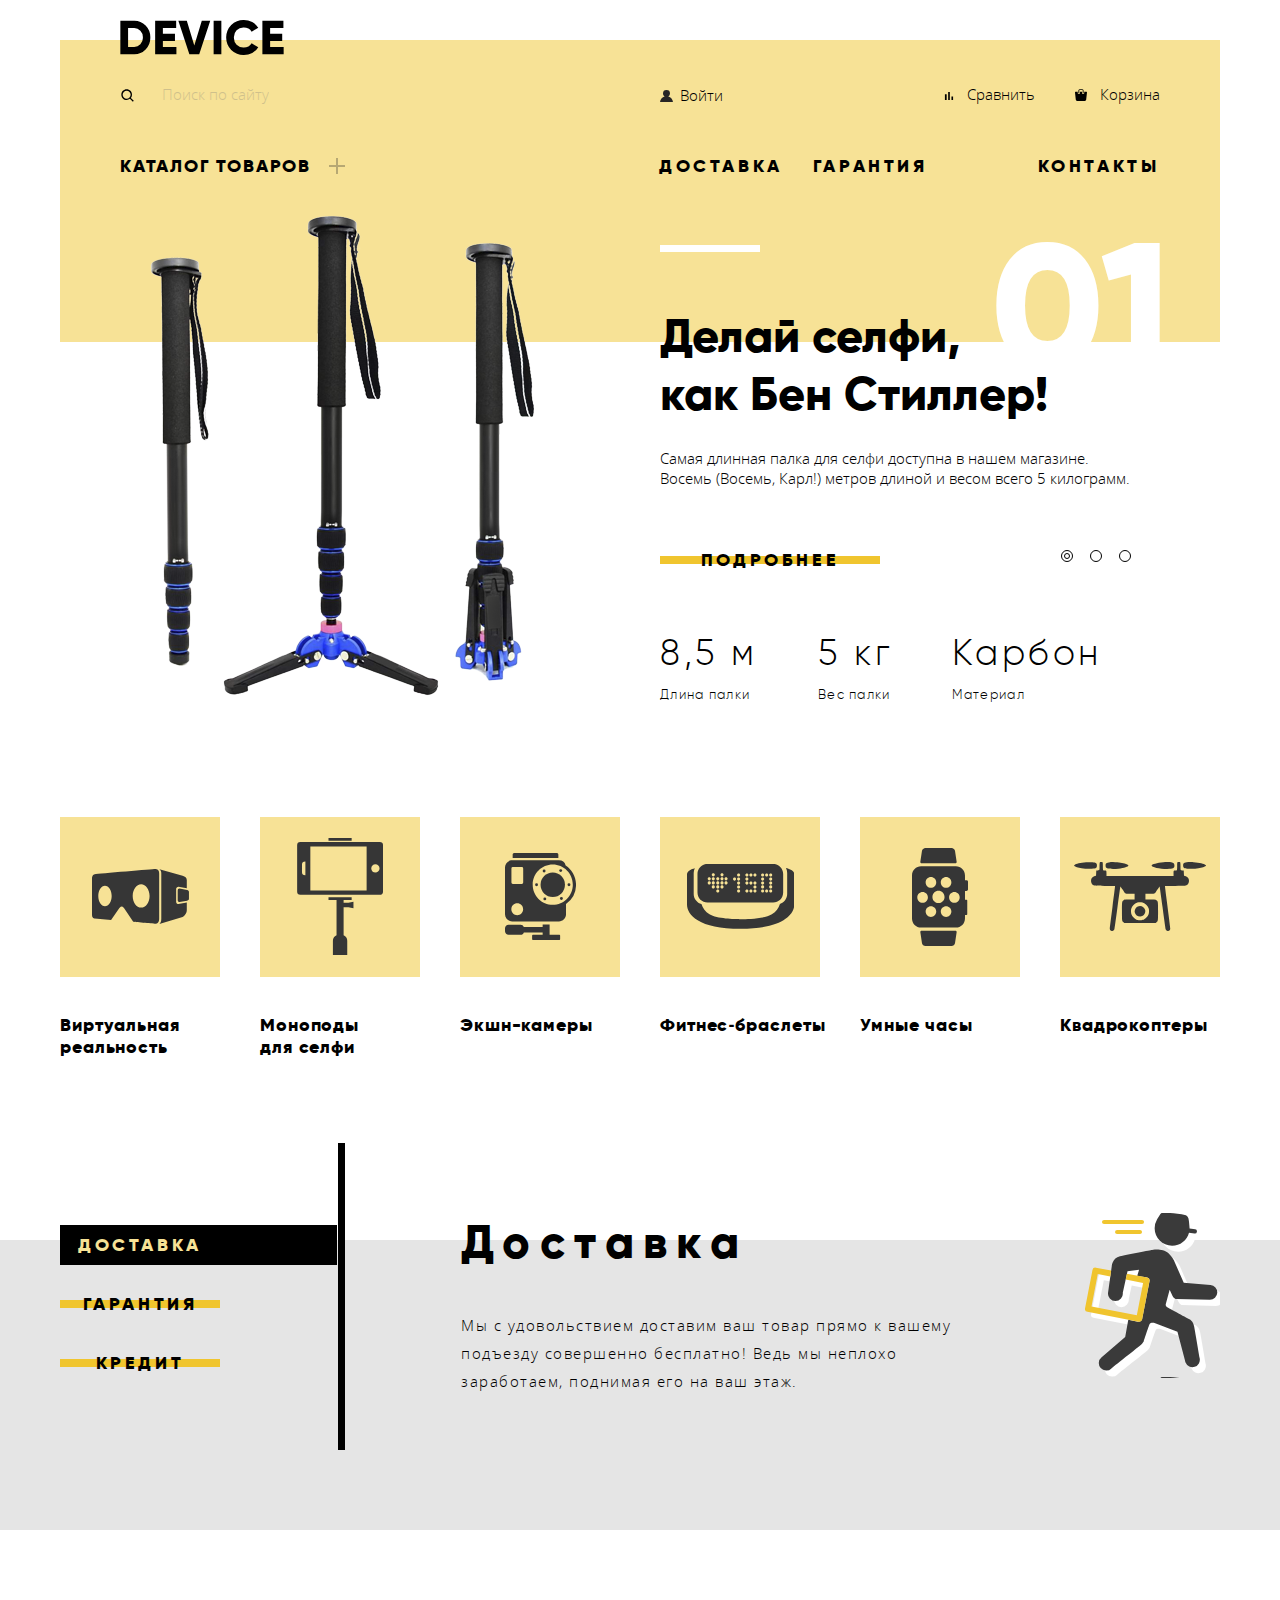
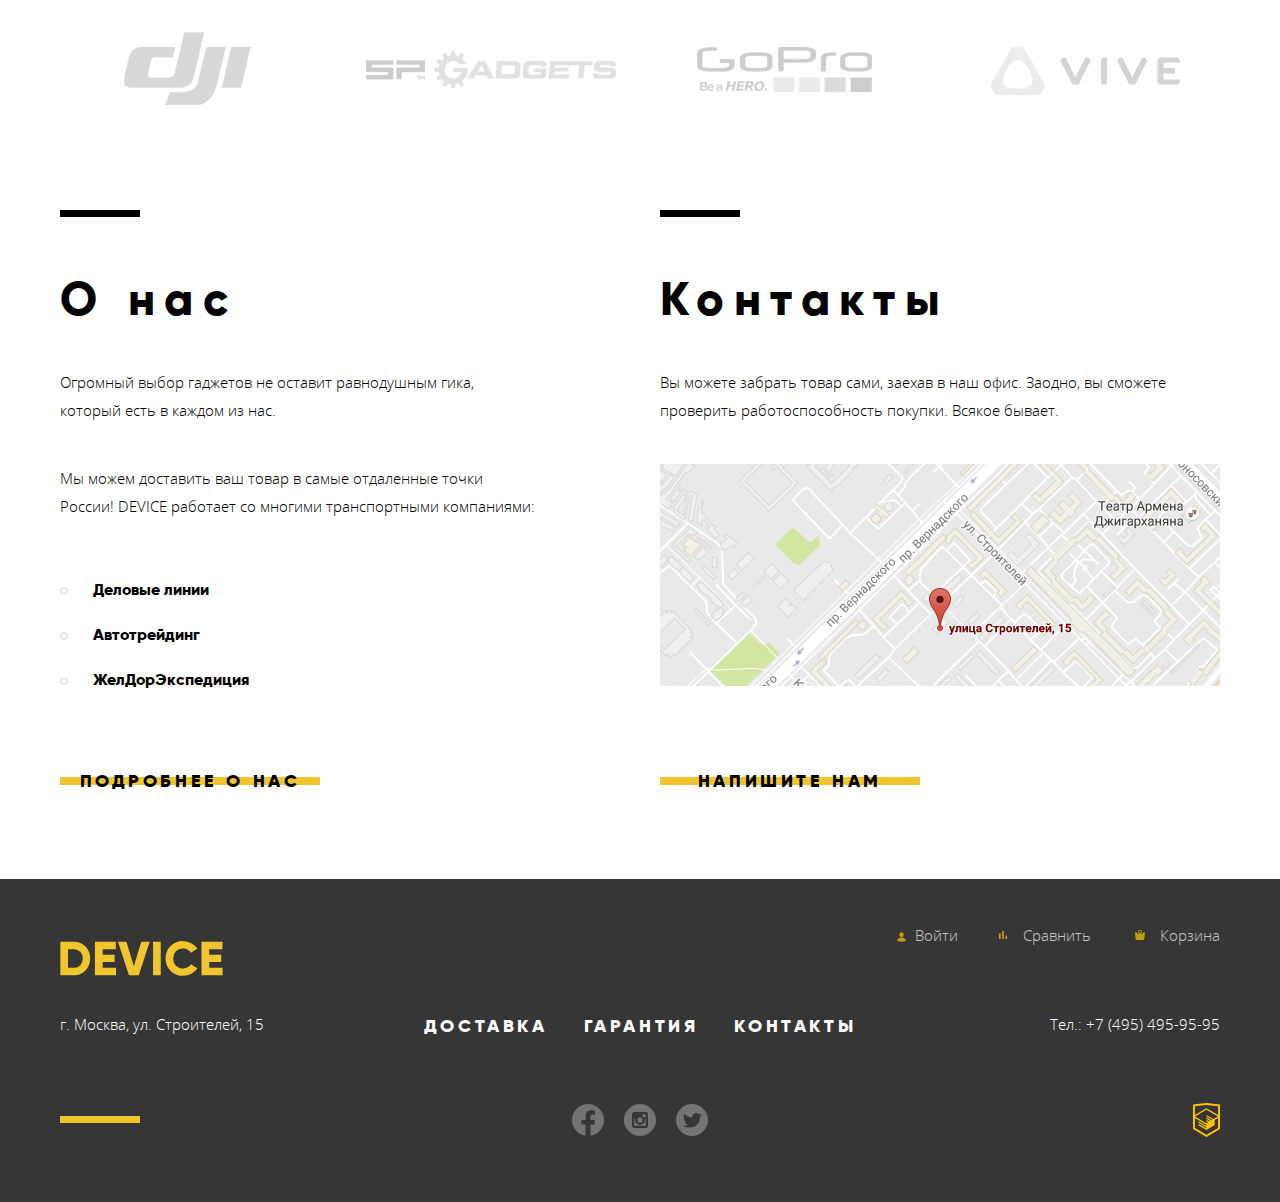
==== commit 4ad9d128: "Fix by technical requirements" ====
--- a/index.html
+++ b/index.html
@@ -9,17 +9,15 @@
   <body class="page-body">
     <header class="main-header container">
       <a class="logo header__logo">
-        <img class="logo__img" src="img/logo-device.svg"
-             width="163"
-             height="35"
-             alt="Логотип Девайс">
+        <img class="logo__img" src="img/logo-device.svg" width="164" height="35" alt="Логотип Девайс">
       </a>
       <div class="header-links-wrapper">
-        <form class="search-form" action="https://echo.htmlacademy.ru"
-              method="post" aria-label="Поиск по сайту" autocomplete="off">
-          <input class="input-search" type="search" name="query"
-                 id="search" placeholder="Поиск по сайту">
-          <button class="button-search" type="submit"> Найти </button>
+        <form class="search-form" action="https://echo.htmlacademy.ru" method="post" aria-label="Поиск по сайту" autocomplete="off">
+          <label for="search">
+            <img class="search__img" src="img/search.svg" width="16" height="16" alt="">
+          </label>
+          <input class="input-search" type="search" name="query" id="search" placeholder="Поиск по сайту">
+          <button class="button-search" type="submit">Найти</button>
         </form>
         <div class="user-menu header__user-menu">
           <a class="user-menu__link user-menu__link_login login_header user-menu__link_header" href="blank.html">Войти</a>
@@ -44,7 +42,7 @@
                 <a class="submenu__link" href="catalog.html">Умные часы</a>
               </li>
               <li class="submenu__item">
-                <a class="submenu__link" href="catalog.html">Квадрокоптеры</a>
+                <a class="submenu__link" href="catalog.html">Квадрокоптер</a>
               </li>
             </ul>
           </li>
@@ -70,15 +68,13 @@
           <li class="promo-slider__item slider_current">
             <h3 class="visually-hidden">Селфи палка</h3>
             <div class="promo-slider__img-wrapper">
-              <img class="promo-slider__img" src="img/slider-1.png"
-                       width="384"
-                       height="486"
-                       alt="Cелфи палка со штативом и без него">
+              <img class="promo-slider__img" src="img/slider-1.png" width="384" height="486" alt="Cелфи палка со штативом и без него">
             </div>
             <div class="promo-slider__description">
             <div class="promo-slide__number">01</div>
               <p class="slogan">
-                <em>Делай селфи,<br>
+                <em>
+                    Делай селфи,<br>
                     как Бен Стиллер!
                 </em>
               </p>
@@ -106,10 +102,7 @@
           <li class="promo-slider__item">
             <h3 class="visually-hidden">Фитнес-браслет</h3>
             <div class="promo-slider__img-wrapper">
-              <img class="promo-slider__img" src="img/slider-2.png"
-                       width="345"
-                       height="485"
-                       alt="Браслет с надписью я вижу, что ты снова ешь">
+              <img class="promo-slider__img" src="img/slider-2.png" width="345" height="483" alt="Браслет с надписью я вижу, что ты снова ешь">
             </div>
             <div class="promo-slider__description">
             <div class="promo-slide__number">02</div>
@@ -135,10 +128,7 @@
           <li class="promo-slider__item">
             <h3 class="visually-hidden">Квадрокоптер</h3>
             <div class="promo-slider__img-wrapper">
-              <img class="promo-slider__img" src="img/slider-3.png"
-                       width="526"
-                       height="334"
-                       alt="Квадрокоптер с лазером из объектива">
+              <img class="promo-slider__img" src="img/slider-3.png" width="526" height="334" alt="Квадрокоптер с лазером из объектива">
             </div>
             <div class="promo-slider__description">
             <div class="promo-slide__number">03</div>
@@ -208,7 +198,7 @@
           </li>
           <li class="popular__item">
             <a class="popular__link" href="catalog.html">
-              <h3 class="popular__header">Квадрокоптер</h3>
+              <h3 class="popular__header">Квадрокоптеры</h3>
             </a>
           </li>
         </ul>
@@ -259,43 +249,23 @@
         <h2 class="visually-hidden">Бренды</h2>
         <ul class="brands flexbox">
           <li class="brands__item">
-            <a class="brands__link"
-               href="https://www.dji.com/">
-              <img class="brands__img"
-                  src="img/dji.jpg"
-                   width="260"
-                   height="100"
-                   alt="DJI">
+            <a class="brands__link" href="https://www.dji.com/">
+              <img class="brands__img" src="img/dji.jpg" width="260" height="100" alt="Логотип фирмы DJI">
             </a>
           </li>
           <li class="brands__item">
-            <a class="brands__link"
-               href="http://www.sp-gadgets.com/">
-              <img class="brands__img"
-                   src="img/sp-gadgets.jpg"
-                   width="260"
-                   height="100"
-                   alt="SP Gadgets">
+            <a class="brands__link" target="_blank" href="http://www.sp-gadgets.com/">
+              <img class="brands__img" src="img/sp-gadgets.jpg" width="260" height="100" alt="Логотип фирмы SP Gadgets">
             </a>
           </li>
           <li class="brands__item">
-            <a class="brands__link"
-               href="https://gopro.com/">
-              <img class="brands__img"
-                   src="img/gopro.jpg"
-                   width="260"
-                   height="100"
-                   alt="GoPro">
+            <a class="brands__link" target="_blank" href="https://gopro.com/">
+              <img class="brands__img" src="img/gopro.jpg" width="260" height="100" alt="Логотип фирмы GoPro">
             </a>
           </li>
           <li class="brands__item">
-            <a class="brands__link"
-               href="https://www.vive.com/">
-              <img class="brands__img"
-                   src="img/vive.jpg"
-                   width="260"
-                   height="100"
-                   alt="Vive">
+            <a class="brands__link" target="_blank" href="https://www.vive.com/">
+              <img class="brands__img" src="img/vive.jpg" width="260" height="100" alt="Логотип фирмы Vive">
             </a>
           </li>
         </ul>
@@ -326,10 +296,7 @@
           проверить работоспособность покупки. Всякое бывает.
         </p>
         <a class="map__show" href="#" aria-label="Перейти на yandex карты">
-          <img src="img/map.png"
-               width="560"
-               height="222"
-               alt="Карта с маркером Москва улица Строителй 15">
+          <img src="img/map.png" width="560" height="222" alt="Карта с маркером Москва улица Строителй 15">
         </a>
         <button class="button-common contact__button contact__show" type="button"><span>напишите нам</span></button>
       </section>
@@ -386,37 +353,25 @@
             <h2 class="visually-hidden">Социальные сети</h2>
             <ul class="social-list flexbox">
               <li class="social__item">
-                <a class="social__link" href="#">
-                  <img src="img/fb.svg"
-                       width="32"
-                       height="32"
-                       alt="Фейсбук">
+                <a class="social__link" target="_blank" href="https://www.facebook.com/">
+                  <img src="img/fb.svg" width="32" height="32" alt="Фейсбук">
                 </a>
               </li>
               <li class="social__item">
-                <a class="social__link" href="#">
-                  <img src="img/instagram.svg"
-                       width="32"
-                       height="32"
-                       alt="Инстаграм">
+                <a class="social__link" target="_blank" href="https://www.instagram.com/">
+                  <img src="img/instagram.svg" width="32" height="32" alt="Инстаграм">
                 </a>
               </li>
               <li class="social__item">
-                <a class="social__link" href="#">
-                  <img src="img/twitter.svg"
-                       width="32"
-                       height="32"
-                       alt="Твиттер">
+                <a class="social__link" target="_blank" href="https://twitter.com/">
+                  <img src="img/twitter.svg" width="32" height="32" alt="Твиттер">
                 </a>
               </li>
           </ul>
           </section>
           <div class="html-academy-wrapper">
-            <a class="html-academy" href="https://htmlacademy.ru/intensive/htmlcss">
-              <img src="img/logo-html.svg"
-                 width="24"
-                 height="34"
-                 alt="HTML Academy">
+            <a class="html-academy" target="_blank" href="https://htmlacademy.ru/intensive/htmlcss">
+              <img src="img/logo-html.svg" width="27" height="34" alt="HTML Academy">
             </a>
           </div>
         </div>
@@ -425,44 +380,28 @@
     <section class="modal-contact">
       <h2 class="visually-hidden">Форма обратной связи</h2>
       <form class="contact-form" action="https://echo.htmlacademy.ru" method="post">
-        <p class="contact-form__name">
+        <p class="contact-form__field">
           <label class="modal-contact__label" for="contact-name">Ваше имя:</label>
-          <input class="name" type="text" name="name"
-                 id="contact-name" placeholder="Имя Фамилия">
-        </p>
-        <p class="contact-form__email">
+          <input class="base-field name" type="text" name="name" id="contact-name" placeholder="Имя Фамилия">
+        </p>
+        <p class="contact-form__field">
           <label class="modal-contact__label" for="contact-email">Ваш e-mail:</label>
-          <input class="email" type="email" name="email"
-                 id="contact-email"
-                 placeholder="email@example.com">
-        </p>
-        <p class="contact-form__message">
+          <input class="base-field email" type="email" name="email" id="contact-email" placeholder="email@example.com">
+        </p>
+        <p class="contact-form__field">
           <label  class="modal-contact__label" for="contact-message">Текст письма:</label>
-          <textarea class="message" name="message" rows="9"
-                    id="contact-message" placeholder="В свободной форме"></textarea>
+          <textarea class="base-field message" name="message" rows="9" id="contact-message" placeholder="В свободной форме"></textarea>
         </p>
         <button class="button-common modal-contact__submit" type="submit">Отправить</button>
       </form>
-      <button aria-label="Закрыть форму обратной связи"
-              class="modal-contact__close" type="button">
-        <img src="img/modal-close.svg" width="55" height="55"
-             alt="">
-      </button>
+      <button class="modal-contact__close" type="button" aria-label="Закрыть форму обратной связи"></button>
     </section>
     <section class="modal-map">
       <h2 class="visually-hidden">Как до нас добраться</h2>
-      <iframe class="modal-map__iframe" src="https://www.google.com/maps/embed?pb=!1m18!1m12!1m3!1d1124.5350115390638!2d37.53049239862306!3d55.68777033966506!2m3!1f0!2f0!3f0!3m2!1i1024!2i768!4f13.1!3m3!1m2!1s0x46b54cf65f5c8955%3A0x694710ccd55501e!2sUlitsa%20Stroiteley%2C%2015%2C%20Moskva%2C%20119311!5e0!3m2!1sen!2sru!4v1593605683647!5m2!1sen!2sru" width="960" height="560" frameborder="0" allowfullscreen="" aria-hidden="false" tabindex="0"></iframe>
-      <img class="modal-map__img" src="img/map-big.png"
-       width="960"
-       height="560"
-       alt="Карта с маркером Москва улица Строителй 15">
-      <button aria-label="Закрыть карту"
-              class="modal-map__close" type="button">
-        <img src="img/modal-close.svg" width="55" height="55"
-             alt="">
-      </button>
+      <iframe class="modal-map__iframe" src="https://www.google.com/maps/embed?pb=!1m18!1m12!1m3!1d1124.5350115390638!2d37.53049239862306!3d55.68777033966506!2m3!1f0!2f0!3f0!3m2!1i1024!2i768!4f13.1!3m3!1m2!1s0x46b54cf65f5c8955%3A0x694710ccd55501e!2sUlitsa%20Stroiteley%2C%2015%2C%20Moskva%2C%20119311!5e0!3m2!1sen!2sru!4v1593605683647!5m2!1sen!2sru" width="960" height="560"  allowfullscreen="" aria-hidden="false" tabindex="0"></iframe>
+      <img class="modal-map__img" src="img/map-big.png" width="960" height="560" alt="Карта с маркером Москва улица Строителй 15">
+      <button class="modal-map__close" type="button" aria-label="Закрыть карту"></button>
     </section>
-
   <script src="js/modal.js"></script>
   <script src="js/slider.js"></script>
   </body>
--- a/css/styles.css
+++ b/css/styles.css
@@ -1,7 +1,9 @@
 :root {
   --basic-black: #000000;
+  --basic-black-rgb: 0, 0, 0;
   --basic-dark: #363636;
   --basic-white: #ffffff;
+  --basic-white-rgb: 255, 255, 255;
   --basic-grey: #464646;
   --basic-half-grey: #7E7E7E;
   --basic-grey-light: #E5E5E5;
@@ -16,9 +18,13 @@
   --special-grey-f2: #F2F2F2;
   --special-grey-ae: #EAEAEA;
   --special-grey-eb: #EBEBEB;
-  --special-gres-d9: #D9D9D9;
+  --special-grey-d9: #D9D9D9;
+  --special-grey-ab: #ABABAB;
   --special-red: #F6DADA;
-  --special-shadow-rgb: 4, 6, 6;
+
+  --box-shadow-cf: 0 2px 1px 0 #CFCFCF;
+  --box-shadow-light: 0px 10px 20px 0 rgba(4, 6, 6, 0.2);
+
 
   --base-f: "OpenSans", Arial, sans-serif;
   --base-light-f: "OpenSans Light", Arial, sans-serif;
@@ -125,7 +131,7 @@
 .button-common::before {
   content: "";
   position: absolute;
-  top: 8px;
+  top: calc(50% - 4px);
   left: 0;
   z-index: -1;
   width: 100%;
@@ -135,15 +141,16 @@
 }
 
 .button-common:active {
-  color: rgba(0, 0, 0, 0.3);
+  color: rgba(var(--basic-black-rgb), 0.3);
 }
 
 .button-common:focus::before,
 .button-common:hover::before {
-  top: -8px;
-  z-index: -1;
+  vertical-align: middle;
+  top: calc(50% - 20px);
   height: 40px;
 }
+
 /* --- Header --- */
 
 .container {
@@ -160,8 +167,8 @@
 }
 
 .header__logo {
-   position: absolute;
-   top: -20px;
+  position: absolute;
+  top: -20px;
 }
 
 .header-links-wrapper {
@@ -180,13 +187,12 @@
   margin-right: 100px;
 }
 
-.search-form::before {
+.search__img {
   content: "";
   position: absolute;
   top: 20px;
-  width: 12px;
-  height: 12px;
-  background: url("../img/search.svg") no-repeat;
+  width: 16px;
+  height: 16px;
 }
 
 .input-search {
@@ -210,6 +216,8 @@
 }
 
 .button-search {
+  position: absolute;
+  top: -9999px;
   padding: 14px 17px;
   font-family: inherit;
   line-height: 20px;
@@ -218,7 +226,9 @@
   opacity: 0;
 }
 
-.input-search:focus+.button-search {
+.input-search:focus + .button-search {
+  top: 0;
+  right: 0;
   opacity: 1;
   pointer-events: auto;
 }
@@ -237,9 +247,22 @@
 }
 
 .button-search:active {
-  color: rgba(255, 255, 255, 0.3);
-}
-
+  color: rgba(var(--basic-white-rgb), 0.3);
+}
+
+.text-overflow {
+  display: inline-block;
+  vertical-align: bottom;
+  width: 130px;
+  white-space: nowrap;
+  overflow: hidden;
+  text-overflow: ellipsis;
+}
+
+.user-menu__link {
+  display: inline-block;
+  vertical-align: middle;
+}
 .user-menu__link_header {
   margin-right: 20px;
 }
@@ -247,10 +270,10 @@
 .user-menu__link_login::before {
   content: "";
   display: inline-block;
+  vertical-align: middle;
   width: 14px;
   height: 14px;
-  margin-right: 11px;
-  vertical-align: middle;
+  margin-right: 6px;
 }
 
 .login_header::before {
@@ -265,6 +288,7 @@
 .logout-header:focus {
   opacity: 0.7;
 }
+
 .header__product-actions {
   display: flex;
   flex-wrap: wrap;
@@ -272,7 +296,9 @@
 }
 
 .product-actions__link {
-  margin-left: 39px;
+  display: inline-block;
+  vertical-align: middle;
+  margin-left: 40px;
 }
 
 .product-actions__link_compare::before {
@@ -304,16 +330,20 @@
 /*Navigation */
 
 .site-menu {
+  margin: 0;
+  padding: 0;
   list-style: none;
-  margin: 0;
-  padding: 0;
+}
+
+.footer__site-menu {
+  max-width: 500px;
 }
 
 .header__site-menu {
   display: flex;
   flex-wrap: wrap;
-  margin-top: 24px;
-  margin-bottom: 39px;
+  margin-top: 25px;
+  margin-bottom: 40px;
 }
 
 .site-menu__item {
@@ -340,13 +370,12 @@
   vertical-align: middle;
 }
 
-
 .header__delivery-link {
-  margin-right: 34px;
+  margin-right: 30px;
 
 }
 .header__warranty-link {
-  margin-right: 108px;
+  margin-right: 110px;
 }
 
 .header__contacts-link {
@@ -359,10 +388,9 @@
   opacity: 0.3;
 }
 
-
 .submenu {
   display: none;
-  padding: 20px 60px 46px;
+  padding: 5px 60px 40px;
   list-style: none;
 }
 
@@ -370,7 +398,8 @@
   display: flex;
   flex-wrap: wrap;
   flex-direction: column;
-  margin-right: 62px;
+  margin-top: 15px;
+  margin-right: 60px;
 }
 
 .submenu__item .submenu__link:nth-child(3n) {
@@ -443,7 +472,7 @@
 
 .promo {
   position: relative;
-  margin-bottom: 103px;
+  margin-bottom: 100px;
 }
 
 .promo::before {
@@ -466,12 +495,10 @@
   align-items: center;
   width: 564px;
   height: 486px;
-
 }
 
 .promo-slider__img {
   display: block;
-  /*margin: 0 auto;*/
 }
 
 .promo-slider__item:nth-of-type(1) .promo-slider__img {
@@ -499,12 +526,12 @@
   position: relative;
   width: 500px;
   margin: auto 60px 15px 0;
-  padding-top: 94px;
+  padding-top: 95px;
 }
 
 .promo-slide__number {
   position: absolute;
-  top: 83px;
+  top: 85px;
   right: -12px;
   z-index: -1;
   font-family: var(--secondary-extra-bold-f);
@@ -536,7 +563,7 @@
   background-color: var(--basic-white);
 }
 
-.promo-slider__text  {
+.promo-slider__text {
   margin: 0;
   padding: 0;
   font-size: 15px;
@@ -557,7 +584,7 @@
 }
 
 .profile__item {
-  margin-right: 62px;
+  margin-right: 60px;
 }
 
 .promo-slider__item:nth-of-type(3) .profile__item {
@@ -591,7 +618,7 @@
   justify-content: flex-start;
   position: absolute;
   right: 80px;
-  top: 333px;
+  top: 330px;
   z-index: 20;
   margin: 0;
   padding: 0;
@@ -632,7 +659,7 @@
   display: flex;
   flex-wrap: wrap;
   justify-content: flex-start;
-  margin: 0 0 84px 0;
+  margin: 0 0 85px 0;
   padding: 0;
   list-style: none;
 }
@@ -702,7 +729,6 @@
   background-position: 50% 50%;
 }
 
-
 .popular__item .popular__link::before {
   background-color: var(--special-yellow);
 }
@@ -715,7 +741,6 @@
 .popular__item .popular__link:active::before {
    background-color: rgba(var(--special-yellow-dark-rgb), 1);
 }
-
 
 .popular__link:active::after,
 .popular__link:active .popular__header {
@@ -734,20 +759,10 @@
 /*Services*/
 
 .services {
-  background-color: var(--basic-grey-light);
-}
-
-.services::before {
-  display: block;
-  content: "";
-  position: absolute;
-  z-index: 0;
-  width: 100%;
-  height: 100px;
-  background-color: var(--basic-white);
-}
-
-.services-wraper  {
+  background: linear-gradient(to bottom, white 25%, var(--basic-grey-light)20%);
+}
+
+.services-wraper {
   display: flex;
   position: relative;
   padding-bottom: 80px;
@@ -755,16 +770,16 @@
 
 .service_triggers {
   display: flex;
-  flex-basis: 284px;
+  flex-basis: 285px;
   flex-direction: column;
   margin: 0 116px 0 0;
-  padding: 88px 0 40px 0;
+  padding: 90px 0 40px 0;
   border-right: 7px solid var(--basic-black);
   list-style: none;
 }
 
 .services__item {
-  margin-bottom: 37px;
+  margin-bottom: 35px;
 }
 
 .services__button {
@@ -790,8 +805,8 @@
 .tab__item:nth-child(1)::before {
   display: block;
   content: "";
-  width: 136px;
-  height: 164px;
+  width: 135px;
+  height: 165px;
   position: absolute;
   right: 0;
   background-image: url("../img/delivery.svg");
@@ -800,8 +815,8 @@
 .tab__item:nth-child(2)::before {
   display: block;
   content: "";
-  width: 164px;
-  height: 188px;
+  width: 165px;
+  height: 190px;
   position: absolute;
   right: 0;
   background-image: url("../img/warranty.svg");
@@ -841,10 +856,11 @@
   line-height: 28px;
   letter-spacing: 0.1em;
 }
+
 /*Brands*/
 
 .brands {
-  margin: 87px 0;
+  margin: 90px 0;
   padding: 0;
   list-style: none;
 }
@@ -891,7 +907,7 @@
 }
 
 .info-header {
-  margin: 58px 0 42px 0;
+  margin: 60px 0 40px 0;
   font-family: var(--secondary-extra-bold-f);
   font-size: 47px;
   line-height: 58px;
@@ -923,7 +939,7 @@
 }
 
 .company-list {
-  margin: 62px 0 0 0;
+  margin: 60px 0 0 0;
   padding: 0;
   font-family: var(--secondary-extra-bold-f);
   font-size: 16px;
@@ -932,17 +948,18 @@
 }
 
 .company-list__item:not(:last-child) {
-  margin-bottom: 23px;
+  margin-bottom: 25px;
 }
 
 .company-list__item::before {
   display: inline-block;
+  vertical-align: middle;
   content: "";
   top: 17px;
-  left: -32px;
+  left: -30px;
   width: 8px;
   height: 8px;
-  margin-right: 24px;
+  margin-right: 25px;
   border-radius: 50%;
   border: 2px solid var(--basic-grey-light);
 }
@@ -968,18 +985,17 @@
   line-height: 58px;
 }
 
-
 .breadcrumbs {
   display: flex;
   flex-wrap: wrap;
   justify-content: flex-start;
-  margin-bottom: 50px;
+  margin: 30px 0 50px 0;
   padding-left: 60px;
   list-style: none;
 }
 
 .breadcrumbs__item {
-  margin-right: 40px;
+  margin-right: 15px;
   position: relative;
   font-size: 14px;
   line-height: 19px;
@@ -987,12 +1003,11 @@
 
 .breadcrumbs__item:not(:last-child)::after {
   display: inline-block;
-  content: "";
-  position: absolute;
-  top: 7px;
+  vertical-align: middle;
+  content: "";
   width: 10px;
   height: 10px;
-  margin-left: 17px;
+  margin-left: 15px;
   background: url("../img/nav-arrow.svg") no-repeat;
 }
 
@@ -1010,6 +1025,7 @@
 }
 
 /*Catalog*/
+
 .decoration-wrapper {
   overflow: hidden;
 }
@@ -1021,7 +1037,7 @@
 
 .filters {
   position: relative;
-  width: 328px;
+  width: 330px;
   background-color: var(--basic-grey-light);
 }
 
@@ -1039,6 +1055,7 @@
   position: relative;
   margin-top: 70px;
   padding-left: 60px;
+  padding-right: 65px;
 }
 
 .filter-title__wrapper {
@@ -1077,6 +1094,7 @@
 .filter__legend {
   position: relative;
   padding-top: 16px;
+  width: 100%;
   font-family: var(--secondary-extra-bold-f);
   font-size: 14px;
   line-height: 17px;
@@ -1089,22 +1107,22 @@
   position: absolute;
   top: 0;
   left: 0;
-  width: 201px;
+  width: 100%;
   height: 2px;
-  background-color: #000;
+  background-color: var(--basic-black);
 }
 
 /*****/
+
 .range-filter {
   max-width: 200px;
 }
 
-
 .range-controls {
   position: relative;
-  height: 41px;
+  height: 40px;
   margin-bottom: 15px;
-  padding-top: 39px;
+  padding-top: 40px;
   padding-right: 20px;
   padding-left: 20px;
   border-radius: 5px;
@@ -1114,7 +1132,7 @@
   height: 2px;
   /*background: var(--basic-black);*/
   width: 182px;
-  background-color: rgba(0,0,0, 0.2)
+  background-color: rgba(var(--basic-black-rgb), 0.2)
 }
 
 .range-controls .bar {
@@ -1126,15 +1144,15 @@
 
 .range-controls .toggle {
   position: absolute;
-  top: 31px;
+  top: 30px;
   left: 0;
   width: 20px;
   height: 20px;
   padding: 0;
-  border: 8px solid #ffffff;
+  border: 8px solid var(--basic-white);
   border-radius: 50%;
-  box-shadow: 0 2px 1px 0 #cfcfcf;
-  background-color: #ababab;
+  box-shadow: var(--box-shadow-cf);
+  background-color: var(--special-grey-ab);
   cursor: pointer;
 }
 
@@ -1164,7 +1182,9 @@
   border: none;
   background: transparent;
 }
+
 /*****/
+
 .filter__option-list {
   list-style: none;
 
@@ -1221,7 +1241,7 @@
 .filter__checkbox:disabled:active + .filter__label::before,
 .filter__radio:disabled + .filter__label::before,
 .filter__radio:disabled:active + .filter__label::before{
-    opacity: 0.25;
+  opacity: 0.25;
 }
 
 .filter__checkbox:disabled+.filter__label,
@@ -1229,12 +1249,12 @@
   color: var(--spacial-grey);
 }
 
-.filter__checkbox:disabled:checked+.filter__label::before {
-   background: url("../img/checkbox-on.svg") no-repeat;
+.filter__checkbox:disabled:checked + .filter__label::before {
+  background: url("../img/checkbox-on.svg") no-repeat;
 }
 
 .filter__checkbox:disabled:not(:checked)+.filter__label::before {
-   background: url("../img/checkbox-off.svg") no-repeat;
+  background: url("../img/checkbox-off.svg") no-repeat;
 }
 
 .filter__radio:not(:active):not(checked) + .filter__label::before {
@@ -1255,16 +1275,17 @@
   opacity: 1;
 }
 
-.filter__radio:disabled:checked+.filter__label::before {
-   background: url("../img/radio-on.svg") no-repeat;
+.filter__radio:disabled:checked + .filter__label::before {
+  background: url("../img/radio-on.svg") no-repeat;
 }
 
 .filter__radio:disabled:not(:checked)+.filter__label::before {
-   background: url("../img/radio-off.svg") no-repeat;
+  background: url("../img/radio-off.svg") no-repeat;
 }
 
 .button-show {
-  width: 200px;
+  width: 100%;
+  margin-bottom: 20px
 }
 
 /*Sort*/
@@ -1272,7 +1293,6 @@
 .sort {
   display: flex;
   justify-content: flex-start;
-  align-items: baseline;
   position: relative;
   background-color: var(--basic-grey-light);
 }
@@ -1310,7 +1330,6 @@
   line-height: 19px;
 }
 
-
 .sort-options__button:hover,
 .sort-options__button:focus {
   opacity: 0.6;
@@ -1347,7 +1366,7 @@
 }
 
 .sort-direction__up {
-  padding: 26px 18px 26px 8px;
+  padding: 25px 20px 25px 10px;
 }
 
 .sort-direction__up::before {
@@ -1358,7 +1377,6 @@
   height: 10px;
   background: url("../img/icon-up-dir.svg") no-repeat;
 }
-
 
 .sort-direction__button:hover,
 .sort-direction__button:focus {
@@ -1380,44 +1398,43 @@
   list-style: none;
 }
 
-.product-list .product__item:nth-child(2n) {
+.product-list .product:nth-child(2n) {
   margin-right: 0;
 }
 
-.product-list .product__item:nth-last-child(1),
-.product-list .product__item:nth-last-child(2) {
+.product-list .product:nth-last-child(1),
+.product-list .product:nth-last-child(2) {
   margin-bottom: 0;
 }
 
-
-.product__item {
+.product {
   position: relative;
   width: 360px;
-  margin-bottom: 39px;
-}
-
-.product__item:hover .product__actions {
+  margin-bottom: 40px;
+}
+
+.product:hover .product__actions {
   display: flex;
   flex-direction: column;
   justify-content: center;
   align-items: center;
 }
 
-.product__item.product__item_new::before {
+.product_new::before {
   content: "New";
   position: absolute;
   top: 30px;
   right: 30px;
-  width: 62px;
-  height: 62px;
-  border: 2px solid rgba(0, 0, 0, 0.3);
+  width: 60px;
+  height: 60px;
+  border: 2px solid rgba(var(--basic-black-rgb), 0.3);
   border-radius: 50%;
   font-family: var(--secondary-extra-bold-f);
   font-size: 12px;
   line-height: 58px;
   text-transform: uppercase;
   text-align: center;
-  color: rgba(0, 0, 0, 0.3);
+  color: rgba(var(--basic-black-rgb), 0.3);
 }
 
 .product__button_cart {
@@ -1492,8 +1509,7 @@
   background-color: var(--special-grey-eb) ;
 }
 
-
-.pagination-button {
+.pagination__button {
   border: none;
   font-family: var(--secondary-extra-bold-f);
   font-size: 16px;
@@ -1504,7 +1520,7 @@
   opacity: 0.3;
 }
 
-.pagination-button-active {
+.pagination__button-active {
   opacity: 1;
 }
 
@@ -1512,14 +1528,13 @@
 .pagination__button_previous:focus,
 .pagination__button_next:hover,
 .pagination__button_next:focus {
-  background-color: var(--special-gres-d9);
+  background-color: var(--special-grey-d9);
 }
 
 .pagination__button_previous:active,
 .pagination__button_next:active {
-  color: rgba(0, 0, 0, 0.3);
-}
-
+  color: rgba(var(--basic-black-rgb), 0.3);
+}
 
 .pagination-wrapper {
   display: flex;
@@ -1527,16 +1542,16 @@
   justify-content: flex-start;
 }
 
-.pagination-wrapper .pagination-button:hover,
-.pagination-wrapper .pagination-button:focus {
+.pagination-wrapper .pagination__button:hover,
+.pagination-wrapper .pagination__button:focus {
   opacity: 0.6;
 }
 
-.pagination-wrapper .pagination-button:active {
+.pagination-wrapper .pagination__button:active {
   opacity: 1;
 }
 
-.pagination-button {
+.pagination__button {
   padding: 25px 15px;
 }
 
@@ -1579,7 +1594,7 @@
 }
 
 .user-menu__link_logout {
-  margin-left: 24px;
+  margin-left: 20px;
 }
 
 .footer-wrapper-middle {
@@ -1678,7 +1693,8 @@
 
 .html-academy {
   display: inline-block;
-  width: 24px;
+  vertical-align: middle;
+  width: 27px;
   height: 34px;
 }
 
@@ -1701,7 +1717,7 @@
   top: 50%;
   width: 960px;
   height: 560px;
-  box-shadow: 0px 10px 20px 0 rgba(var(--special-shadow-rgb), 0.2);
+  box-shadow: var(--box-shadow-light);
   transform: translate(-50%, -50%);
   background-color: var(--basic-white);
 }
@@ -1727,24 +1743,22 @@
   display: grid;
   grid-template-columns: auto auto;
   grid-template-rows: auto;
-  gap: 26px 40px;
+  gap: 30px 40px;
   width: 760px;
-  margin: 92px auto 69px;
-}
-
-.contact-form__name,
-.contact-form__email,
-.contact-form__message {
-  display: flex;
-  flex-direction: column;
+  margin: 90px auto 70px;
+}
+
+.contact-form__field {
+  display: block;
   margin: 0;
   padding: 0;
 }
 
-.name,
-.email,
-.message {
-  padding: 16px  20px;
+.base-field {
+  display: block;
+  width: 100%;
+  margin-top: 10px;
+  padding: 15px  20px;
   border: 3px solid transparent;
   font-family: var(--base-f);
   font-size: 14px;
@@ -1752,10 +1766,8 @@
   background-color: var(--special-grey-f2);
 }
 
-.name::placeholder,
-.email::placeholder,
-.message::placeholder {
-  color: rgba(0, 0, 0, 0.4);
+.base-field::placeholder {
+  color: rgba(var(--basic-black-rgb), 0.4);
 }
 
 .message {
@@ -1763,15 +1775,11 @@
   resize: none;
 }
 
-.name:hover,
-.email:hover,
-.message:hover {
+.base-field:hover {
   background-color: var(--special-grey-ae);
 }
 
-.name:focus,
-.email:focus,
-.message:focus {
+.base-field:focus {
   border: 3px solid var(--special-yellow);
   outline: none;
   background-color: transparent;
@@ -1784,15 +1792,15 @@
   background-color: var(--special-red);
 }
 
-.contact-form__name {
+.contact-form__field:nth-child(1) {
   grid-column: 1 / 2;
 }
 
-.contact-form__email {
+.contact-form__field:nth-child(2) {
  grid-column: 2 / -1;
 }
 
-.contact-form__message {
+.contact-form__field:nth-child(3) {
   grid-column: 1 / -1;
 }
 
@@ -1801,11 +1809,13 @@
   position: absolute;
   top: 20px;
   right: 20px;
-  z-index: 30;
+  z-index: 100;
+  width: 55px;
+  height: 55px;
   margin: 0;
   padding: 0;
   border: none;
-  background-color: transparent;
+  background: transparent url("../img/modal-close.svg") no-repeat;
   opacity: 0.5;
 }
 
@@ -1819,7 +1829,6 @@
 }
 
 .modal-contact__label {
-  margin-bottom: 10px;
   font-family: var(--secondary-extra-bold-f);
   font-style: normal;
   font-weight: 800;
@@ -1829,7 +1838,7 @@
 
 .modal-contact__submit {
   width: 200px;
-  margin-top: 22px;
+  margin-top: 25px;
 }
 
  /*Modal map*/
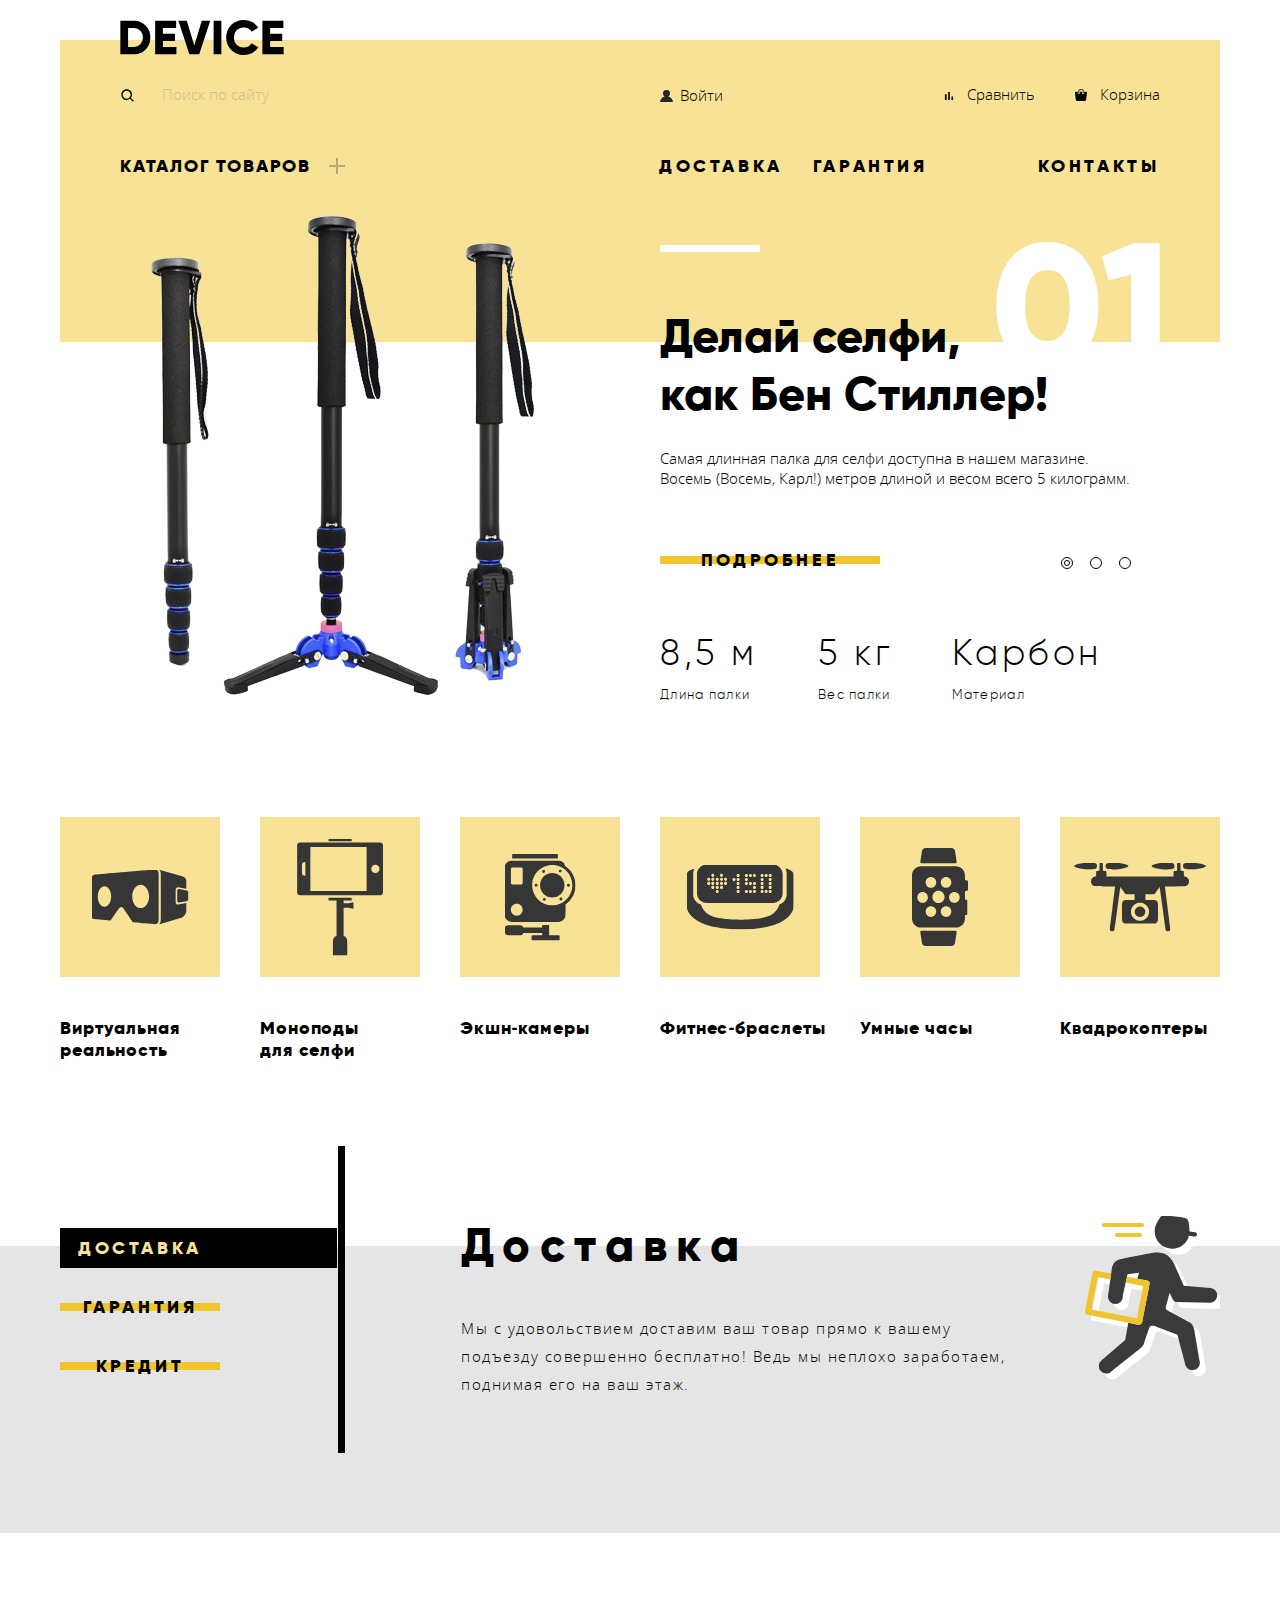
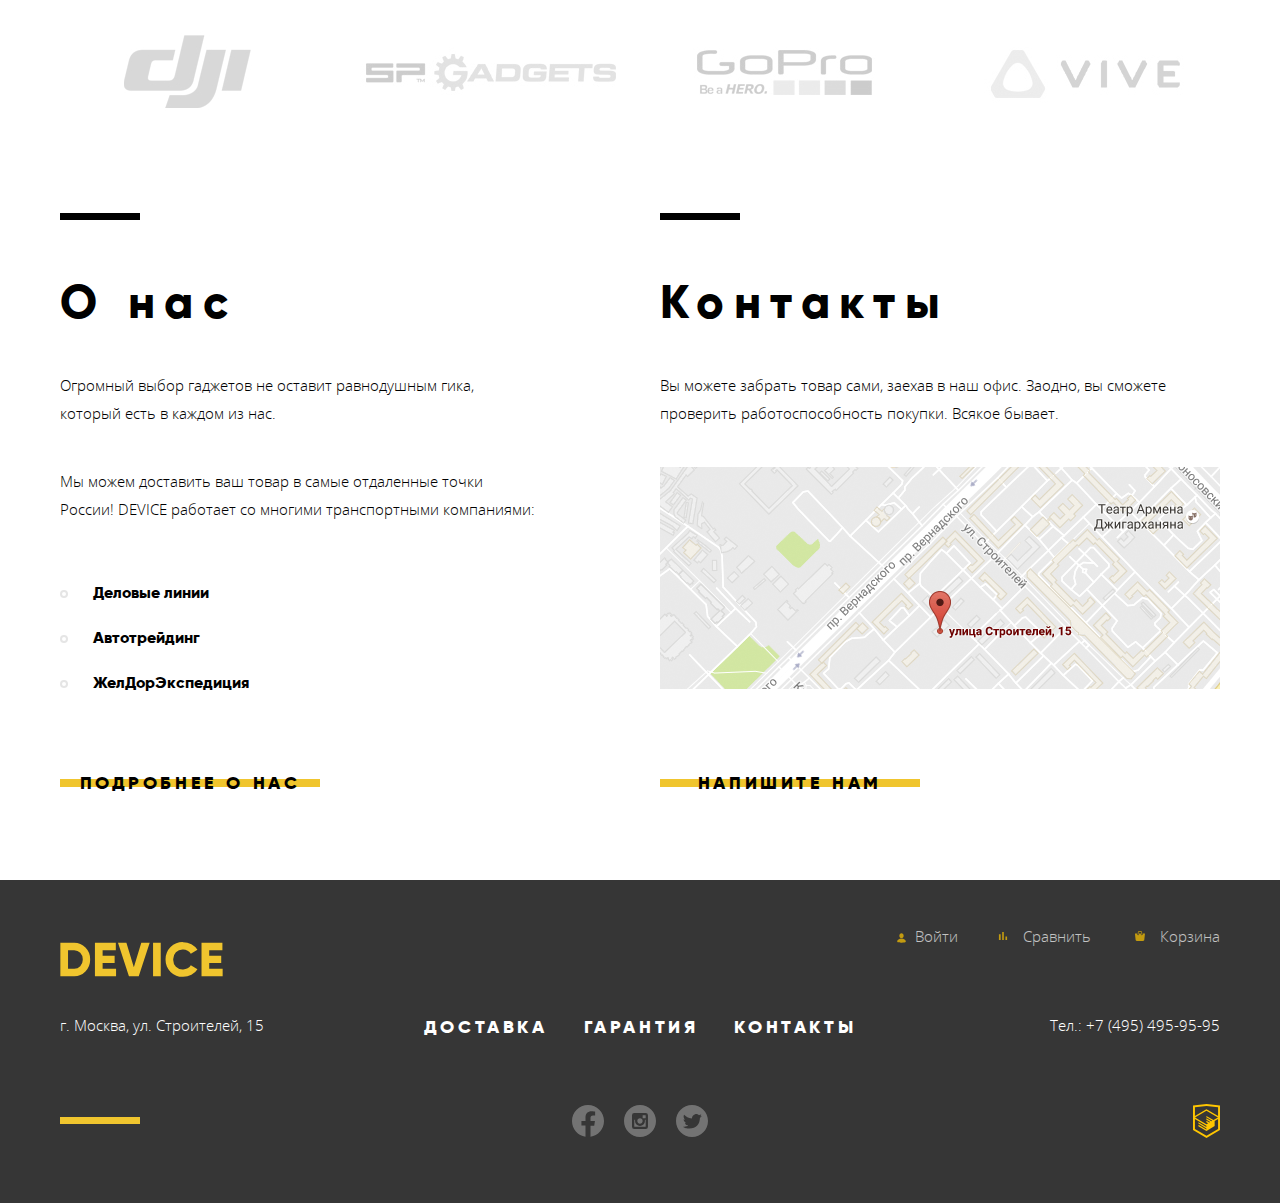
==== commit 6b59628c: "Add animation; Remove redundatn "br" tag; Add min css and js files; Some fixes;" ====
--- a/index.html
+++ b/index.html
@@ -4,7 +4,7 @@
     <meta charset="utf-8">
     <title>Девайс</title>
     <link rel="stylesheet" href="css/normalize.css">
-    <link rel="stylesheet" href="css/styles.css">
+    <link rel="stylesheet" href="css/min.styles.css">
   </head>
   <body class="page-body">
     <header class="main-header container">
@@ -14,7 +14,7 @@
       <div class="header-links-wrapper">
         <form class="search-form" action="https://echo.htmlacademy.ru" method="post" aria-label="Поиск по сайту" autocomplete="off">
           <label for="search">
-            <img class="search__img" src="img/search.svg" width="16" height="16" alt="">
+            <img class="search__img" src="img/search.svg" width="16" height="16" alt="Поиск по сайту">
           </label>
           <input class="input-search" type="search" name="query" id="search" placeholder="Поиск по сайту">
           <button class="button-search" type="submit">Найти</button>
@@ -79,7 +79,7 @@
                 </em>
               </p>
               <p class="promo-slider__text">
-                Самая длинная палка для селфи доступна в нашем магазине.<br>
+                Самая длинная палка для селфи доступна в нашем магазине.
                 Восемь (Восемь, Карл!) метров длиной и весом всего 5 килограмм.
               </p>
               <button class="promo-slider__button button-common">Подробнее</button>
@@ -113,7 +113,7 @@
                 </em>
               </p>
               <p class="promo-slider__text">
-                Мотивирующие фитнес-браслеты помогут найти в себе силы<br>
+                Мотивирующие фитнес-браслеты помогут найти в себе силы
                 не пропускать занятия и соблюдать диету.
               </p>
               <button class="promo-slider__button button-common">Подробнее</button>
@@ -139,7 +139,7 @@
                 </em>
               </p>
               <p class="promo-slider__text">
-                Этот обычный, на первый взгляд, квадрокоптер оснащен<br>
+                Этот обычный, на первый взгляд, квадрокоптер оснащен
                 мощным лазером, замаскированным под стандартную камеру.
               </p>
               <button class="promo-slider__button button-common">Подробнее</button>
@@ -173,31 +173,49 @@
         <ul class="popular">
           <li class="popular__item">
             <a class="popular__link" href="catalog.html">
+              <div class="popular__wrapper">
+                <img class="popular__img" src="img/popular-1.svg" width="97" height="55" alt="Иконка оки виртуальной реальности">
+              </div>
               <h3 class="popular__header">Виртуальная реальность</h3>
             </a>
           </li>
           <li class="popular__item">
             <a class="popular__link" href="catalog.html">
-              <h3 class="popular__header">Моноподы<br> для селфи</h3>
-            </a>
-          </li>
-          <li class="popular__item">
-            <a class="popular__link" href="catalog.html">
-              <h3 class="popular__header">Экшн-камеры</h3>
-            </a>
-          </li>
-          <li class="popular__item">
-            <a class="popular__link" href="catalog.html">
+              <div class="popular__wrapper">
+                <img class="popular__img" src="img/popular-2.svg" width="86" height="117" alt="Иконка монопода со смартфоном">
+              </div>
+              <h3 class="popular__header">Моноподы для селфи</h3>
+            </a>
+          </li>
+          <li class="popular__item">
+            <a class="popular__link" href="catalog.html">
+              <div class="popular__wrapper">
+                <img class="popular__img" src="img/popular-3.svg" width="71" height="87" alt="Иконка экшн-камеры">
+              </div>
+              <h3 class="popular__header">Экшн&#8209;камеры</h3>
+            </a>
+          </li>
+          <li class="popular__item">
+            <a class="popular__link" href="catalog.html">
+              <div class="popular__wrapper">
+                <img class="popular__img" src="img/popular-4.svg" width="107" height="65" alt="Иконка фитнес браслета">
+              </div>
               <h3 class="popular__header">Фитнес&#8209;браслеты</h3>
             </a>
           </li>
           <li class="popular__item">
             <a class="popular__link" href="catalog.html">
+              <div class="popular__wrapper">
+                <img class="popular__img" src="img/popular-5.svg" width="56" height="98" alt="Иконка умных часов">
+              </div>
               <h3 class="popular__header">Умные часы</h3>
             </a>
           </li>
           <li class="popular__item">
             <a class="popular__link" href="catalog.html">
+              <div class="popular__wrapper">
+                <img class="popular__img" src="img/popular-6.svg" width="132" height="69" alt="Иконка квпдракоптера">
+              </div>
               <h3 class="popular__header">Квадрокоптеры</h3>
             </a>
           </li>
@@ -221,24 +239,24 @@
             <li id="delivery" class="tab__item tab_current">
               <h3 class="tab__header">Доставка</h3>
               <p class="tab__text">
-                Мы с удовольствием доставим ваш товар прямо к вашему<br>
-                подъезду совершенно бесплатно! Ведь мы неплохо<br>
+                Мы с удовольствием доставим ваш товар прямо к вашему
+                подъезду совершенно бесплатно! Ведь мы неплохо
                 заработаем, поднимая его на ваш этаж.
               </p>
             </li>
             <li id="warranty" class="tab__item">
               <h3 class="tab__header">Гарантия</h3>
               <p class="tab__text">
-                Если из-за возгорания купленного у нас товара у вас сгорит дом —<br>
-                не переживайте, мы выдадим вам новый.<br>
+                Если из-за возгорания купленного у нас товара у вас сгорит дом —
+                не переживайте, мы выдадим вам новый.
                 Товар, не дом, конечно же.
               </p>
             </li>
             <li id="credit" class="tab__item">
             <h3 class="tab__header">Кредит</h3>
             <p class="tab__text">
-              Залезть в долговую яму стало проще! Кредитные консультанты<br>
-              подберут для вас наиболее выгодные<br>
+              Залезть в долговую яму стало проще! Кредитные консультанты
+              подберут для вас наиболее выгодные
               условия кредита. Выгодные для нашего банка, разумеется.
             </p>
           </li>
@@ -249,7 +267,7 @@
         <h2 class="visually-hidden">Бренды</h2>
         <ul class="brands flexbox">
           <li class="brands__item">
-            <a class="brands__link" href="https://www.dji.com/">
+            <a class="brands__link" target="_blank" href="https://www.dji.com/">
               <img class="brands__img" src="img/dji.jpg" width="260" height="100" alt="Логотип фирмы DJI">
             </a>
           </li>
@@ -274,11 +292,11 @@
         <section class="about-us">
         <h2 class="info-header">О нас</h2>
         <p class="advantages__item">
-          Огромный выбор гаджетов не оставит равнодушным гика,<br>
+          Огромный выбор гаджетов не оставит равнодушным гика,
           который есть в каждом из нас.
         </p>
         <p class="advantages__item">
-          Мы можем доставить ваш товар в самые отдаленные точки<br>
+          Мы можем доставить ваш товар в самые отдаленные точки
           России! DEVICE работает со многими транспортными компаниями:
         </p>
         <ul class="company-list">
@@ -286,19 +304,18 @@
           <li class="company-list__item"><b>Автотрейдинг</b></li>
           <li class="company-list__item"><b>ЖелДорЭкспедиция</b></li>
         </ul>
-        <button class="button-common about-us__button" type="button"><span>подробнее о нас</span></button>
+        <a class="button-common about-us__button" href="blank.html"><span>подробнее о нас</span></a>
       </section>
         <section class="contacts">
         <h2 class="info-header">Контакты</h2>
         <p class="advantages__item">
           Вы можете забрать товар сами, заехав в наш офис.
-          Заодно, вы сможете<br>
-          проверить работоспособность покупки. Всякое бывает.
-        </p>
-        <a class="map__show" href="#" aria-label="Перейти на yandex карты">
+          Заодно, вы сможете проверить работоспособность покупки. Всякое бывает.
+        </p>
+        <a class="map__show" href="map.html" aria-label="Перейти на yandex карты">
           <img src="img/map.png" width="560" height="222" alt="Карта с маркером Москва улица Строителй 15">
         </a>
-        <button class="button-common contact__button contact__show" type="button"><span>напишите нам</span></button>
+        <a class="button-common contact__button contact__show" href="writeus.html"><span>напишите нам</span></a>
       </section>
       </div>
     </main>
@@ -348,7 +365,6 @@
           </div>
         </div>
         <div class="footer-wrapper-bottom flexbox">
-          <div class="footer-wrapper__decoration"></div>
           <section class="social">
             <h2 class="visually-hidden">Социальные сети</h2>
             <ul class="social-list flexbox">
@@ -370,7 +386,7 @@
           </ul>
           </section>
           <div class="html-academy-wrapper">
-            <a class="html-academy" target="_blank" href="https://htmlacademy.ru/intensive/htmlcss">
+            <a class="html-academy" target="_blank" href="https://htmlacademy.ru/intensive/htmlcss" aria-label="Перейти на сайт 'htmlacademy.ru'">
               <img src="img/logo-html.svg" width="27" height="34" alt="HTML Academy">
             </a>
           </div>
@@ -402,7 +418,6 @@
       <img class="modal-map__img" src="img/map-big.png" width="960" height="560" alt="Карта с маркером Москва улица Строителй 15">
       <button class="modal-map__close" type="button" aria-label="Закрыть карту"></button>
     </section>
-  <script src="js/modal.js"></script>
-  <script src="js/slider.js"></script>
+  <script src="js/min.javascript.js"></script>
   </body>
 </html>
--- a/css/min.styles.css
+++ b/css/min.styles.css
@@ -0,0 +1 @@
+:root{--basic-black:#000;--basic-black-rgb:0,0,0;--basic-dark:#363636;--basic-white:#fff;--basic-white-rgb:255,255,255;--basic-grey:#464646;--basic-half-grey:#7E7E7E;--basic-grey-light:#E5E5E5;--basic-grey-light-rgb:229,229,229;--special-yellow:#F7E296;--special-green:#91C92F;--special-yellow-dark:#F0C52E;--special-yellow-dark-rgb:240,197,46;--spacial-grey:#A6A6A6;--spacial-grey-middle:#DCDCDC;--special-grey-f2:#F2F2F2;--special-grey-ae:#EAEAEA;--special-grey-eb:#EBEBEB;--special-grey-d9:#D9D9D9;--special-grey-ab:#ABABAB;--special-red:#F6DADA;--box-shadow-cf:0 2px 1px 0 #CFCFCF;--box-shadow-light:0 10px 20px 0 rgba(4,6,6,0.2);--base-f:OpenSans,Arial,sans-serif;--base-light-f:"OpenSans Light",Arial,sans-serif;--secondary-light-f:"Gilroy Light",Arial,sans-serif;--secondary-extra-bold-f:"Gilroy Extra Bold",Arial,sans-serif}@font-face{font-family:"OpenSans Light";src:url(../fonts/opensanslight.woff2) format("woff2"),url(../fonts/opensanslight.woff) format("woff");font-weight:300;font-style:normal}@font-face{font-family:"OpenSans";src:url(../fonts/opensans.woff2) format("woff2"),url(../fonts/opensans.woff) format("woff");font-weight:400;font-style:normal}@font-face{font-family:"Gilroy Light";src:url(../fonts/gilroylight.woff2) format("woff2"),url(../fonts/gilroylight.woff) format("woff");font-weight:300;font-style:normal}@font-face{font-family:"Gilroy Extra Bold";src:url(../fonts/gilroyextrabold.woff2) format("woff2"),url(../fonts/gilroyextrabold.woff) format("woff");font-weight:800;font-style:normal}*,:before,:after{box-sizing:border-box}body{min-width:1200px;font-family:var(--base-light-f);font-size:15px;line-height:20px;color:var(--basic-black);background-color:var(--basic-white)}a{text-decoration:none;color:inherit}img{max-width:100%;height:auto}.page{height:100%}.page-body{min-height:100%;display:grid;grid-template-rows:min-content 1fr min-content;align-content:start}.visually-hidden{position:absolute;width:1px;height:1px;margin:-1px;padding:0;border:0;white-space:nowrap;clip-path:inset(100%);clip:rect(0 0 0 0);overflow:hidden}.button-common{position:relative;z-index:1;border:none;font-family:var(--secondary-extra-bold-f);font-size:18px;line-height:22px;letter-spacing:.2em;text-transform:uppercase;text-align:center;background-color:transparent}.button-common::before{content:"";position:absolute;top:calc(50% - 4px);left:0;z-index:-1;width:100%;height:8px;background-color:var(--special-yellow-dark);transition:all .3s linear}.button-common:active{color:rgba(var(--basic-black-rgb),0.3)}.button-common:focus::before,.button-common:hover::before{vertical-align:middle;top:calc(50% - 20px);height:40px}.container{width:1160px;margin:0 auto}.main-header{position:relative;min-height:154px;margin-top:40px;padding:24px 60px 0;background-color:var(--special-yellow)}.header__logo{position:absolute;top:-20px}.header-links-wrapper{display:flex;flex-wrap:wrap;align-items:center;margin-top:4px}.search-form{display:flex;position:relative;width:440px;margin-right:100px}.search__img{content:"";position:absolute;top:20px;width:16px;height:16px}.input-search{flex-grow:1;margin-right:0;padding:14px 0 14px 40px;border:2px solid transparent;border-right:none;font-size:15px;line-height:20px;background-color:transparent;opacity:.3}.input-search:hover{opacity:.6}.input-search:focus{border-bottom-color:var(--basic-black)}.button-search{position:absolute;top:-9999px;padding:14px 17px;font-family:inherit;line-height:20px;text-transform:uppercase;background-color:var(--special-yellow);opacity:0}.input-search:focus + .button-search{top:0;right:0;opacity:1;pointer-events:auto}.button-search:hover{top:0;right:0;background-color:var(--basic-black);color:var(--basic-white);opacity:1}.button-search:active{background-color:var(--basic-black);color:var(--basic-white);opacity:1;color:rgba(var(--basic-white-rgb),0.3)}.text-overflow{display:inline-block;vertical-align:bottom;width:130px;white-space:nowrap;overflow:hidden;text-overflow:ellipsis}.user-menu__link{display:inline-block;vertical-align:middle}.user-menu__link_header{margin-right:20px}.user-menu__link_login::before{content:"";display:inline-block;vertical-align:middle;width:14px;height:14px;margin-right:6px}.login_header::before{background:url(../img/user.svg) no-repeat}.logout-header{opacity:.3}.logout-header:hover,.logout-header:focus{opacity:.7}.header__product-actions{display:flex;flex-wrap:wrap;margin-left:auto}.product-actions__link{display:inline-block;vertical-align:middle;margin-left:40px}.product-actions__link_compare::before{content:"";display:inline-block;width:14px;height:14px;vertical-align:middle;margin-right:11px}.compare_header::before{background:url(../img/compare.svg) no-repeat}.product-actions__link_cart::before{content:"";display:inline-block;width:14px;height:14px;vertical-align:middle;margin-right:11px}.cart_header::before{background:url(../img/cart.svg) no-repeat}.site-menu{margin:0;padding:0;list-style:none}.footer__site-menu{max-width:500px}.header__site-menu{display:flex;flex-wrap:wrap;margin-top:25px;margin-bottom:40px}.site-menu__item{font-family:var(--secondary-extra-bold-f);font-size:18px;line-height:22px;text-transform:uppercase;letter-spacing:.2em}.site-menu__item:nth-child(n+5){margin-right:20px}.header__catalog-item{letter-spacing:.1em;margin-right:310px}.site-menu__link{display:inline-block;padding-top:10px;padding-bottom:10px;vertical-align:middle}.header__delivery-link{margin-right:30px}.header__warranty-link{margin-right:110px}.header__contacts-link{margin-right:-4px}.site-menu__button{border:none;background-color:inherit;opacity:.3}.submenu{display:none;padding:5px 60px 40px;list-style:none}.submenu__item{display:flex;flex-wrap:wrap;flex-direction:column;margin-top:15px;margin-right:60px}.submenu__item .submenu__link:nth-child(3n){margin-bottom:0}.submenu__item{font-family:var(--base-light-f);font-size:15px;line-height:20px;letter-spacing:0;text-transform:lowercase}.submenu__link::first-letter{text-transform:capitalize}.submenu__link{margin-bottom:16px}.site-menu__item_submenu::after{content:"";display:inline-block;width:20px;height:20px;margin-left:18px;padding:4px;vertical-align:middle;background:url(../img/plus.svg) no-repeat;opacity:.3}.header__catalog-item:hover .submenu{display:flex;flex-wrap:wrap;justify-content:start;position:absolute;left:0;width:100%;z-index:10;background-color:var(--special-yellow)}.logo_interactive:hover,.site-menu__link:hover,.submenu__link:hover,.user-menu__link_header:hover,.product-actions__link:hover,.logo_interactive:focus,.site-menu__link:focus,.submenu__link:focus,.user-menu__link_header:focus,.product-actions__link:focus{opacity:.6}.logo_interactive:active,.site-menu__link:active,.submenu__link:active,.user-menu__link_header:active,.product-actions__link:active{opacity:.3}.promo{position:relative;margin-bottom:80px}.promo::before{content:"";position:absolute;z-index:-1;width:100%;height:130px;background-color:var(--special-yellow)}.promo-slider{margin:-16px 0 0;padding:0;list-style:none}.promo-slider__img-wrapper{display:flex;align-items:center;width:564px;height:486px}.promo-slider__img{display:block}.promo-slider__item:nth-of-type(1) .promo-slider__img{margin:0 auto}.promo-slider__item:nth-of-type(2) .promo-slider__img{margin:55px 65px 0 115px}.promo-slider__item:nth-of-type(3) .promo-slider__img{margin:15px 65px 0 25px}.promo-slider__item{display:none}.slider_current{display:flex;justify-content:space-between}.promo-slider__description{position:relative;width:500px;margin:auto 60px 15px 0;padding-top:95px}.promo-slide__number{position:absolute;top:85px;right:-12px;z-index:-1;font-family:var(--secondary-extra-bold-f);font-size:179px;text-transform:uppercase;color:var(--basic-white)}.slogan{margin:0 0 25px;padding:0}.slogan em{font-family:var(--secondary-extra-bold-f);font-size:47px;line-height:58px;font-style:inherit}.slogan::before{display:block;content:"";position:absolute;top:33px;left:0;width:100px;height:7px;background-color:var(--basic-white)}.promo-slider__text{margin:0;padding:0 25px 0 0;font-size:15px;line-height:20px}.promo-slider__button{width:220px;margin:60px auto 60px 0}.profile{display:flex;flex-wrap:wrap;margin:0;padding:0;list-style:none}.profile__item{margin-right:60px}.promo-slider__item:nth-of-type(3) .profile__item{margin-right:25px}.profile__item:nth-child(3n){margin-right:0}.profile__header{margin:13px 0 0;padding:0;font-family:var(--secondary-light-f);font-size:13px;line-height:15px;letter-spacing:.1em}.profile__value{margin:0;padding:0;font-family:var(--secondary-light-f);font-size:36px;line-height:42px;letter-spacing:.1em}.slider-controls{display:flex;justify-content:flex-start;position:absolute;right:80px;bottom:140px;z-index:20;margin:0;padding:0;list-style:none}.slider-controls__item{margin-right:1px}.slider-controls__button{margin:0;padding:8px;border:none;background-color:transparent;cursor:pointer}.slider-controls__button.button_current::before{background:url(../img/slider-button.svg) no-repeat}.slider-controls__button::before{display:block;content:"";width:12px;height:12px;background:url(../img/slider-button-empty.svg) no-repeat}.popular{display:flex;flex-wrap:wrap;justify-content:flex-start;margin:0 0 85px;padding:0;list-style:none}.popular__item{width:160px;position:relative;margin-top:20px;margin-right:40px}.popular__link{display:block}.popular__wrapper{display:block;position:relative;width:160px;height:160px;margin-bottom:40px;background-color:var(--special-yellow)}.popular__img{display:block;position:absolute;top:50%;left:50%;transform:translate(-50%,-50%);max-width:160px;max-height:160px}.popular__item:nth-child(6n){margin-right:0}.popular__link:hover .popular__wrapper,.popular__link:focus .popular__wrapper,.popular__link:active .popular__wrapper{background-color:rgba(var(--special-yellow-dark-rgb),1)}.popular__link:active .popular__wrapper:active{background-color:rgba(var(--special-yellow-dark-rgb),1)}.popular__link:active .popular__header,.popular__link:active .popular__img{opacity:.3}.popular__header{max-width:130px;margin:0;padding:0;font-family:var(--secondary-extra-bold-f);font-size:18px;line-height:22px;letter-spacing:.05em}.services{background:linear-gradient(to bottom,white 100px,var(--basic-grey-light)5%)}.services-wraper{display:flex;position:relative;padding-bottom:80px}.service_triggers{display:flex;flex-basis:285px;flex-direction:column;margin:0 116px 0 0;padding:90px 0 40px;border-right:7px solid var(--basic-black);list-style:none}.services__item{margin-bottom:35px}.services__button{width:160px}.services__button_active{color:var(--special-yellow)}.services__button_active::before{top:-8px;width:277px;height:40px;background-color:var(--basic-black)}.services__tabs{margin:0;padding:70px 0 0;list-style:none}.tab__item:nth-child(1)::before{display:block;content:"";width:135px;height:165px;position:absolute;right:0;background:url(../img/delivery.svg) no-repeat}.tab__item:nth-child(2)::before{display:block;position:absolute;top:50px;right:-10px;content:"";width:165px;height:190px;background-image:url(../img/warranty.svg)}.tab__item:nth-child(3)::before{display:block;content:"";width:150px;height:180px;position:absolute;right:0;background-image:url(../img/credit.svg)}.tab__item{display:none}.tab_current{display:block}.tab__header{margin:0 0 40px;padding:0;font-family:var(--secondary-extra-bold-f);font-size:47px;line-height:58px;letter-spacing:.2em}.tab__text{max-width:570px;margin:0;padding:0;font-size:15px;line-height:28px;letter-spacing:.1em}.brands{margin:90px 0;padding:0;list-style:none}.brands__link{display:block;width:260px;height:100px}.brands__link:hover .brands__img,.brands__link:focus .brands__img{display:none}.brands__item:nth-child(1) .brands__link:hover,.brands__item:nth-child(1) .brands__link:focus{background:url(../img/dji-h.jpg) no-repeat}.brands__item:nth-child(2) .brands__link:hover,.brands__item:nth-child(2) .brands__link:focus{background:url(../img/sp-gedgets-h.jpg) no-repeat}.brands__item:nth-child(3) .brands__link:hover,.brands__item:nth-child(3) .brands__link:focus{background:url(../img/gopro-h.jpg) no-repeat}.brands__item:nth-child(4) .brands__link:hover,.brands__item:nth-child(4) .brands__link:focus{background:url(../img/vive-h.jpg) no-repeat}.info-wrapper{margin-bottom:86px}.about-us{width:475px;position:relative}.info-header{margin:60px 0 40px;font-family:var(--secondary-extra-bold-f);font-size:47px;line-height:58px;letter-spacing:.2em}.about-us::before,.contacts::before{display:inline-block;vertical-align:baseline;content:"";width:80px;height:7px;position:absolute;top:0;left:0;background-color:var(--basic-black)}.advantages{padding:0;list-style:none}.advantages__item{margin:0 0 40px;font-size:inherit;line-height:28px}.company-list{margin:60px 0 0;padding:0;font-family:var(--secondary-extra-bold-f);font-size:16px;font-weight:800;list-style:none}.company-list__item:not(:last-child){margin-bottom:25px}.company-list__item::before{display:inline-block;vertical-align:middle;content:"";top:17px;left:-30px;width:8px;height:8px;margin-right:25px;border-radius:50%;border:2px solid var(--basic-grey-light)}.contact__button,.about-us__button{display:block;width:260px;margin-top:79px}.contacts{position:relative;width:560px}.page-title{margin:45px 0 30px;padding-left:60px;font-family:var(--secondary-extra-bold-f);font-size:47px;line-height:58px}.breadcrumbs{display:flex;flex-wrap:wrap;justify-content:flex-start;margin:30px 0 50px;padding-left:60px;list-style:none}.breadcrumbs__item{margin-right:15px;position:relative;font-size:14px;line-height:19px}.breadcrumbs__item:not(:last-child)::after{display:inline-block;vertical-align:middle;content:"";width:10px;height:10px;margin-left:15px;background:url(../img/nav-arrow.svg) no-repeat}.breadcrumbs__link{opacity:.3}.breadcrumbs__link:hover,.breadcrumbs__link:focus{opacity:.6}.breadcrumbs__link:active{opacity:.1}.decoration-wrapper{overflow:hidden}.catalog-wrapper{display:flex}.filters{position:relative;width:330px;background-color:var(--basic-grey-light)}.filters::before{content:"";position:absolute;right:0;z-index:-1;width:100vw;height:100%;background-color:var(--basic-grey-light)}.filter{position:relative;margin-top:70px;padding-left:60px;padding-right:65px}.filter-title__wrapper{position:relative;padding-left:60px;background-color:var(--spacial-grey-middle)}.filter-title__wrapper::before{content:"";position:absolute;right:0;z-index:-1;height:100%;width:100vw;background-color:var(--spacial-grey-middle)}.filter-title{margin:0;padding-top:25px;padding-bottom:25px;font-family:var(--secondary-extra-bold-f);font-size:16px;line-height:20px;letter-spacing:.1em;text-transform:uppercase}.filter__fieldset{margin:0;padding:0 0 29px;border:none}.filter__legend{position:relative;padding-top:16px;width:100%;font-family:var(--secondary-extra-bold-f);font-size:14px;line-height:17px;letter-spacing:.1em}.filter__legend::before{display:block;content:"";position:absolute;top:0;left:0;width:100%;height:2px;background-color:var(--basic-black)}.range-filter{max-width:200px}.range-controls{position:relative;height:40px;margin-bottom:15px;padding-top:40px;padding-right:20px;padding-left:20px;border-radius:5px}.range-controls .scale{height:2px;width:182px;background-color:rgba(var(--basic-black-rgb),0.2)}.range-controls .bar{margin-left:0;width:64%;height:2px;background:var(--special-green)}.range-controls .toggle{position:absolute;top:30px;left:0;width:20px;height:20px;padding:0;border:8px solid var(--basic-white);border-radius:50%;box-shadow:var(--box-shadow-cf);background-color:var(--special-grey-ab);cursor:pointer}.range-controls .toggle-min{left:0}.range-controls .toggle-max{left:57%}.price-controls{display:flex;justify-content:space-between;margin-right:25px;margin-bottom:8px}.price-controls label{font-family:var(--secondary-light-f);font-size:14px;line-height:16px}.price-controls input{width:60px;border:none;background:transparent}.filter__option-list{list-style:none;margin:30px 0 0;padding:0;font-size:14px;line-height:19px}.filter__item{margin-bottom:14px}.filter__label{position:relative}.filter__label::before{display:inline-block;vertical-align:middle;content:"";height:25px;width:26px;margin-right:16px}.filter__checkbox:not(:active):not(checked) + .filter__label::before{background:url(../img/checkbox-off.svg) no-repeat}.filter__checkbox:not(:active):checked + .filter__label::before{background:url(../img/checkbox-on.svg) no-repeat}.filter__checkbox:active:not(:checked) + .filter__label::before{background:url(../img/checkbox-on.svg) no-repeat;opacity:1}.filter__checkbox:active:checked + .filter__label::before{background:url(../img/checkbox-off.svg) no-repeat;opacity:1}.filter__checkbox + .filter__label:hover::before,.filter__checkbox:focus + .filter__label::before,.filter__radio + .filter__label:hover::before,.filter__radio:focus + .filter__label::before{opacity:.6}.filter__checkbox:disabled + .filter__label::before,.filter__checkbox:disabled:active + .filter__label::before,.filter__radio:disabled + .filter__label::before,.filter__radio:disabled:active + .filter__label::before{opacity:.25}.filter__checkbox:disabled+.filter__label,.filter__radio:disabled+.filter__label{color:var(--spacial-grey)}.filter__checkbox:disabled:checked + .filter__label::before{background:url(../img/checkbox-on.svg) no-repeat}.filter__checkbox:disabled:not(:checked)+.filter__label::before{background:url(../img/checkbox-off.svg) no-repeat}.filter__radio:not(:active):not(checked) + .filter__label::before{background:url(../img/radio-off.svg) no-repeat}.filter__radio:not(:active):checked + .filter__label::before{background:url(../img/radio-on.svg) no-repeat}.filter__radio:active:not(:checked) + .filter__label::before{background:url(../img/radio-on.svg) no-repeat;opacity:1}.filter__radio:active:checked + .filter__label::before{background:url(../img/radio-off.svg) no-repeat;opacity:1}.filter__radio:disabled:checked + .filter__label::before{background:url(../img/radio-on.svg) no-repeat}.filter__radio:disabled:not(:checked)+.filter__label::before{background:url(../img/radio-off.svg) no-repeat}.button-show{width:100%;margin-bottom:20px}.sort{display:flex;justify-content:flex-start;position:relative;background-color:var(--basic-grey-light)}.sort::after{content:"";position:absolute;z-index:-1;width:100vw;min-width:960px;height:100%;background-color:var(--basic-grey-light)}.filter-title_sort{margin-left:72px;margin-right:59px}.sort-options{margin:0;padding:0;list-style:none}.sort-options__button{display:block;border:none;margin:0;padding:26px 15px;background:transparent;opacity:.3;font-family:var(--base-light-f);font-size:14px;line-height:19px}.sort-options__button:hover,.sort-options__button:focus{opacity:.6}.sort-options__button:active,.sort-options__button_active{opacity:1}.sort-direction{margin:0 0 0 auto;padding:0;list-style:none}.sort-direction__button{border:none;background:transparent;opacity:.2}.sort-direction__down{padding:26px 0 26px 8px}.sort-direction__down::before{content:"";display:inline-block;vertical-align:middle;width:11px;height:10px;background:url(../img/icon-down-dir.svg) no-repeat}.sort-direction__up{padding:25px 20px 25px 10px}.sort-direction__up::before{display:inline-block;vertical-align:middle;content:"";width:11px;height:10px;background:url(../img/icon-up-dir.svg) no-repeat}.sort-direction__button:hover,.sort-direction__button:focus{opacity:.4}.sort-direction__button:active,.sort-direction__button_active{opacity:1}.product-list{display:flex;flex-wrap:wrap;justify-content:space-between;width:760px;margin:70px 0 0 72px;padding:0;list-style:none}.product-list .product:nth-child(2n){margin-right:0}.product-list .product:nth-last-child(1),.product-list .product:nth-last-child(2){margin-bottom:0}.product{position:relative;width:360px;margin-bottom:40px}.product:hover .product__actions{display:flex;flex-direction:column;justify-content:center;align-items:center}.product_new::before{content:"New";position:absolute;top:30px;right:30px;width:60px;height:60px;border:2px solid rgba(var(--basic-black-rgb),0.3);border-radius:50%;font-family:var(--secondary-extra-bold-f);font-size:12px;line-height:58px;text-transform:uppercase;text-align:center;color:rgba(var(--basic-black-rgb),0.3)}.product__button_cart{width:200px;margin-top:30px;margin-bottom:15px}.product__header{margin:0 5px 0 0;flex-grow:0;font-family:var(--secondary-extra-bold-f);font-size:18px;line-height:22px;letter-spacing:.05em}.product__header::first-letter{text-transform:capitalize}.product__actions{display:none;position:absolute;z-index:1;width:100%;height:380px;background-color:rgba(var(--basic-grey-light-rgb),0.7)}.product__description{display:flex;align-items:baseline;justify-content:space-between;margin-top:30px}.product__price{flex-shrink:0;min-width:80px;font-family:var(--secondary-light-f);font-size:16px;line-height:18px;letter-spacing:.05em}.product__button_compare{border:none;font-family:var(--base-light-f);font-size:13px;line-height:18px;letter-spacing:.1em;background-color:transparent;opacity:.5}.product__button_compare:hover,.product__button_compare:focus{opacity:1}.product__button_compare:active{opacity:.2}.pagination{display:flex;flex-wrap:wrap;justify-content:space-between;margin:40px 0 78px 72px;padding:0;background-color:var(--special-grey-eb)}.pagination__button{border:none;font-family:var(--secondary-extra-bold-f);font-size:16px;line-height:20px;letter-spacing:.1em;text-transform:uppercase;background:transparent;opacity:.3}.pagination__button-active{opacity:1}.pagination__button_previous:hover,.pagination__button_previous:focus,.pagination__button_next:hover,.pagination__button_next:focus{background-color:var(--special-grey-d9)}.pagination__button_previous:active,.pagination__button_next:active{color:rgba(var(--basic-black-rgb),0.3)}.pagination-wrapper{display:flex;flex-wrap:wrap;justify-content:flex-start}.pagination-wrapper .pagination__button:hover,.pagination-wrapper .pagination__button:focus{opacity:.6}.pagination-wrapper .pagination__button:active{opacity:1}.pagination__button{padding:25px 15px}.pagination__button_previous,.pagination__button_next{padding:25px 30px}.flexbox{display:flex;flex-wrap:wrap;justify-content:space-between}.footer-wrapper-top{margin-top:44px}.footer__logo{margin-top:18px;align-self:flex-end}.login_footer::before{background:url(../img/user-footer.svg) no-repeat}.guest_footer::before{background:url(../img/icon_guest.svg) no-repeat}.compare_footer:before{background:url(../img/compare-footer.svg) no-repeat}.cart_footer:before{background:url(../img/cart-footer.svg) no-repeat}.user-menu__link_logout{margin-left:20px}.footer-wrapper-middle{position:relative;align-items:baseline;margin-top:25px}.address{width:300px;font-style:inherit}.footer__site-menu{display:flex;flex-wrap:wrap;justify-content:center}.site-menu__item_footer{margin:0 18px}.phone-wrapper{width:300px;text-align:right}.footer-wrapper-bottom{position:relative;align-items:center;margin-top:56px;margin-bottom:65px}.footer-wrapper-bottom::before{content:"";display:block;left:0;width:80px;height:7px;margin-right:220px;background-color:var(--special-yellow-dark)}.main-footer{background-color:var(--basic-dark);color:var(--basic-white)}.user-menu__link_footer,.product-actions__link_footer{opacity:.7}.product-actions__link_footer:hover,.product-actions__link_footer:focus,.user-menu__link_footer:hover,.user-menu__link_footer:focus{opacity:1}.product-actions__link_footer:active,.user-menu__link_footer:active{opacity:.3}.social-list{margin:0;padding:0;list-style:none}.social__item{margin:0 10px;opacity:.3}.social__link{display:block;width:32px;height:32px}.social__link:focus,.social__link:hover{opacity:.6}.social__item:active{opacity:.1}.html-academy-wrapper{width:300px;text-align:right}.html-academy{display:inline-block;vertical-align:middle;width:27px;height:34px}.html-academy:hover,.html-academy:focus{opacity:.6}.html-academy:active{opacity:.3}.modal-contact,.modal-map{position:fixed;z-index:9999;left:calc(50% - 480px);top:calc(50% - 280px);width:960px;height:560px;box-shadow:var(--box-shadow-light);background-color:var(--basic-white)}.modal-map__img{position:absolute;top:0;left:0;z-index:10}.modal-map__iframe{position:relative;z-index:20;border:0}.modal-contact{display:none}.contact-form{display:grid;grid-template-columns:auto auto;grid-template-rows:auto;gap:30px 40px;width:760px;margin:90px auto 70px}.contact-form__field{display:block;margin:0;padding:0}.base-field{display:block;width:100%;margin-top:10px;padding:15px 20px;border:3px solid transparent;font-family:var(--base-f);font-size:14px;line-height:19px;background-color:var(--special-grey-f2)}.base-field::placeholder{color:rgba(var(--basic-black-rgb),0.4)}.message{height:167px;resize:none}.base-field:hover{background-color:var(--special-grey-ae)}.base-field:focus{border:3px solid var(--special-yellow);outline:none;background-color:transparent;opacity:1}.name:invalid,.email:invalid{border:3px solid transparent;background-color:var(--special-red)}.contact-form__field:nth-child(1){grid-column:1 / 2}.contact-form__field:nth-child(2){grid-column:2 / -1}.contact-form__field:nth-child(3){grid-column:1 / -1}.modal-map__close,.modal-contact__close{position:absolute;top:20px;right:20px;z-index:100;width:55px;height:55px;margin:0;padding:0;border:none;background:transparent url(../img/modal-close.svg) no-repeat;opacity:.5}.modal-contact__close:hover,.modal-contact__close:focus{opacity:1}.modal-contact__close:active{opacity:.3}.modal-contact__label{font-family:var(--secondary-extra-bold-f);font-style:normal;font-weight:800;font-size:18px;line-height:22px}.modal-contact__submit{width:200px;margin-top:25px}.modal-map{display:none}@keyframes modal-on{0%{-webkit-transform:scale(0);transform:scale(0);opacity:1}100%{-webkit-transform:scale(1);transform:scale(1);opacity:1}}@keyframes shake{0%,100%{transform:translateX(0)}10%,30%,50%,70%,90%{transform:translateX(-10px)}20%,40%,60%,80%{transform:translateX(10px)}}.modal-show{display:block;animation:modal-on .6s}.modal-error{animation:shake .6s}
